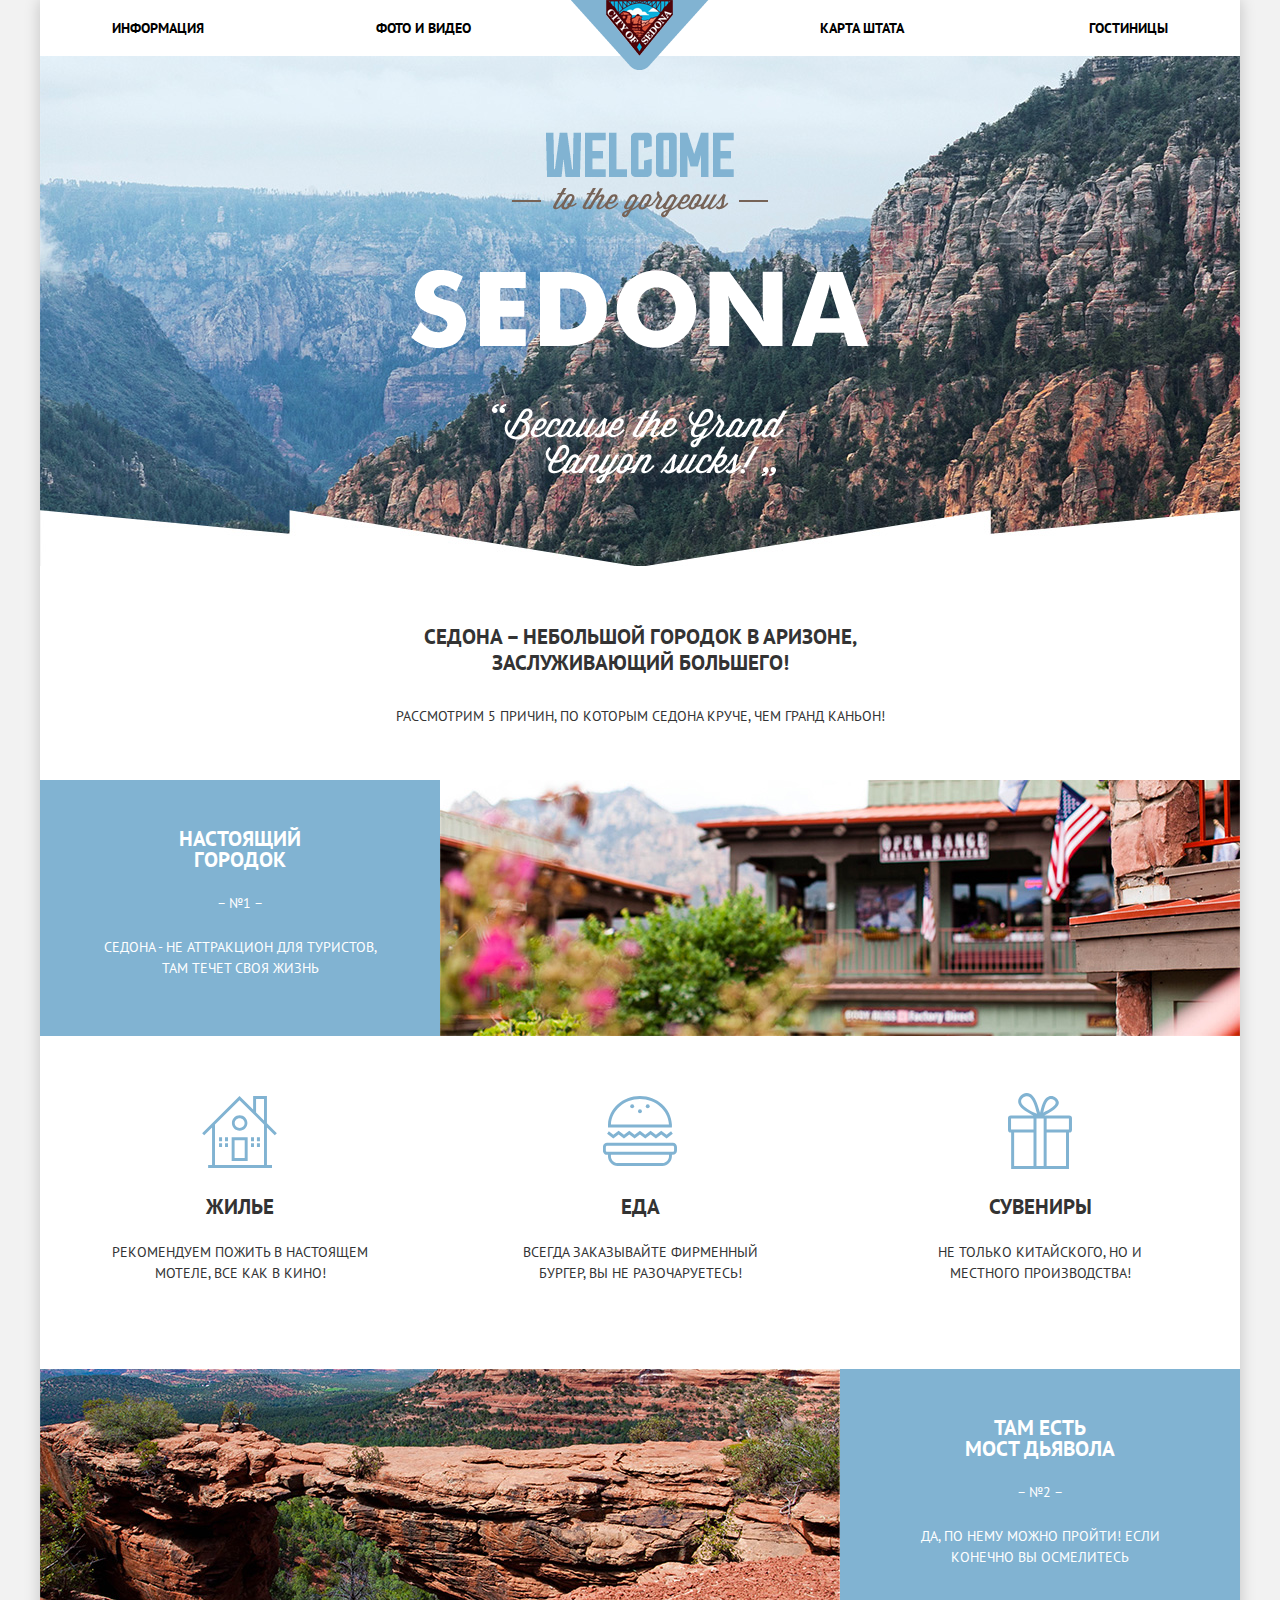
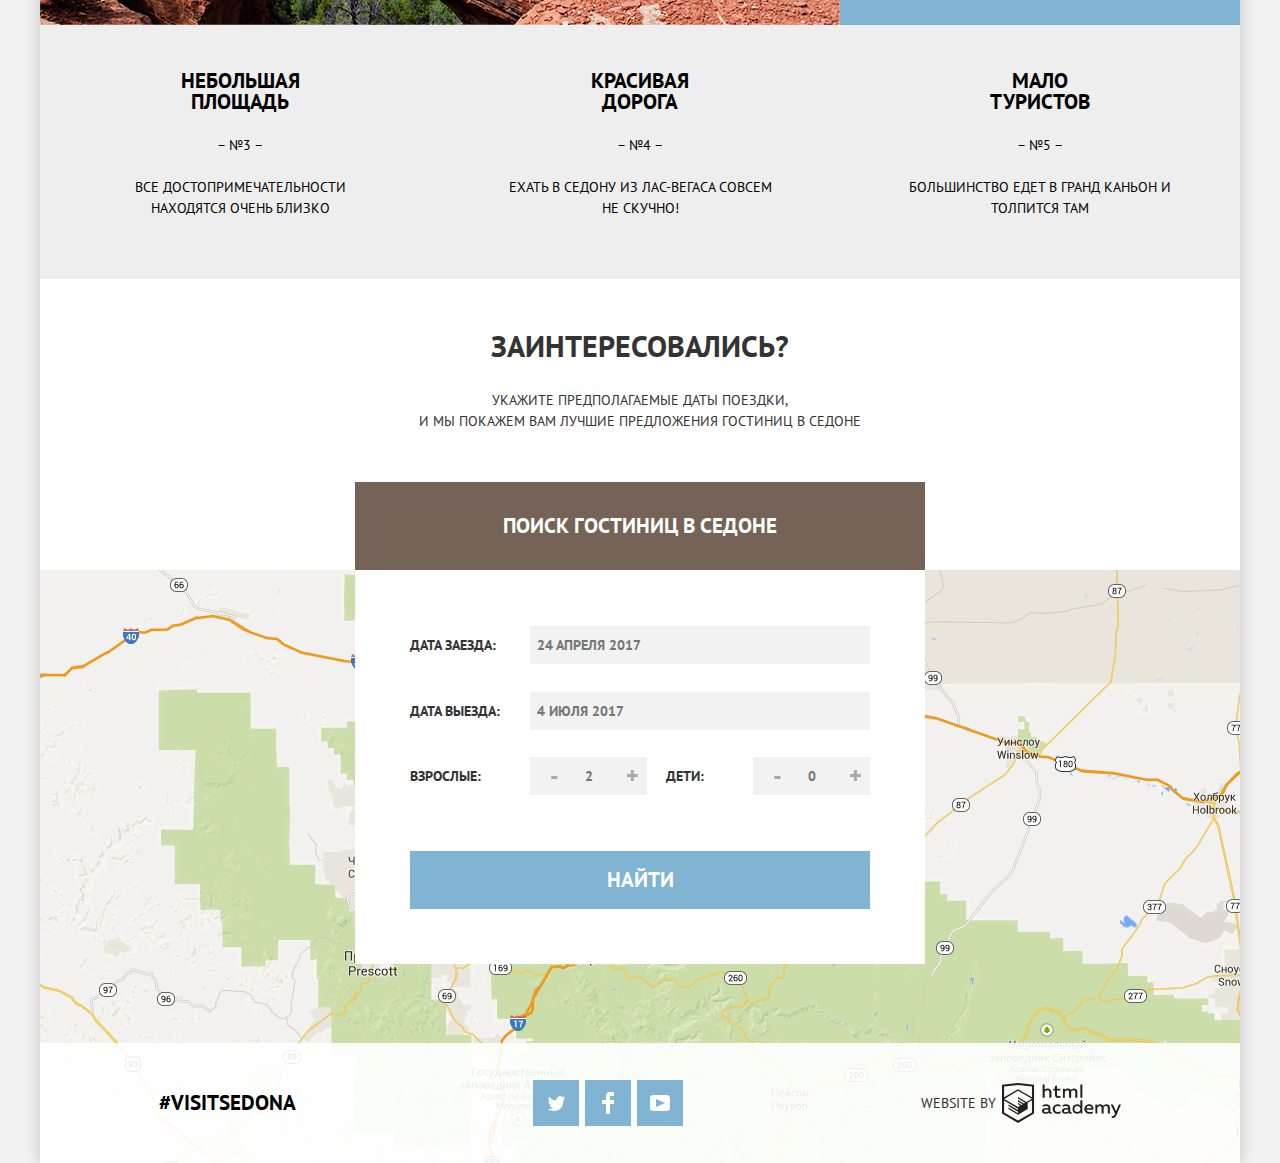
==== index.html @ 63dda331 "Выполнила стилизацию страниц." ====
<!DOCTYPE html>
<html lang="ru">
    <head>
        <meta charset="utf-8">
        <title>Добро пожаловать в Седону!</title>
        <link href="https://fonts.googleapis.com/css?family=PT+Sans:400,700&amp;subset=cyrillic" rel="stylesheet">
        <link href="css/normalize.css" rel="stylesheet">
        <link href="css/style.css" rel="stylesheet">
    </head>
    <body>
        <div class="container">
            <header class="main-header">
                <div class="section-container">
                    <nav class="main-navigation">
                        <span class="main-header-logo">
                            <a>
                                <img src="img/logo.png" width="138" height="70" alt="Логотип сайта-приглашения в город Седона">
                            </a>
                        </span>
                        <ul class="site-navigation">
                            <li class="site-navigation-link-left">
                                <a href="info.html">Информация</a>
                            </li>
                            <li class="site-navigation-link-left">
                                <a href="media.html">Фото и видео</a>
                            </li>
                            <li class="site-navigation-link-right">
                                <a href="map.html">Карта штата</a>
                            </li>
                            <li class="site-navigation-link-right">
                                <a href="hotels.html">Гостиницы</a>
                            </li>
                        </ul>
                    </nav>
                </div>
            </header>
            <main>
                <h1 class="visually-hidden">Приглашение в Седону</h1>
                <section class="greeting">
                    <h2 class="visually-hidden">Добро пожаловать в Седону</h2>
                    <img src="img/greeting.png" width="458" height="352" alt="Welcome to the gorgeous Sedona!">
                </section>
                <section class="advantages-title">
                    <h2>Седона &ndash; небольшой городок в Аризоне,<br> заслуживающий большего!</h2>
                    <p>Рассмотрим 5 причин, по которым Седона круче, чем Гранд Каньон!</p>
                </section>
                <section class="advantages">
                    <div class="advantage-with-image">
                        <h2>Настоящий<br> городок</h2>
                        <p>&ndash; №1 &ndash;</p>
                        <p>Седона - не аттракцион для туристов, там течет своя жизнь</p>
                    </div>
                    <div class="advantage-image">
                        <img src="img/real-town.jpg" width="800" height="256" alt="Вид города Седоны">
                    </div>
                    <div class="minor-advantage hotels-advantage">
                        <h2>Жилье</h2>
                        <p>Рекомендуем пожить в настоящем мотеле, все как в кино!</p>
                    </div>
                    <div class="minor-advantage food-advantage">
                        <h2>Еда</h2>
                        <p>Всегда заказывайте фирменный бургер, вы не разочаруетесь!</p>
                    </div>
                    <div class="minor-advantage souvenirs-advantage">
                        <h2>Сувениры</h2>
                        <p>Не только китайского, но и местного производства!</p>
                    </div>
                    <div class="advantage-image">
                        <img src="img/devil-bridge.jpg" width="800" height="256" alt="Вид на мост дьявола">
                    </div>
                    <div class="advantage-with-image">
                        <h2>Там есть<br> мост дьявола</h2>
                        <p>&ndash; №2 &ndash;</p>
                        <p>Да, по нему можно пройти! Если конечно вы осмелитесь</p>
                    </div>
                    <div class="other-advantage">
                        <h2>Небольшая площадь</h2>
                        <p>&ndash; №3 &ndash;</p>
                        <p>Все достопримечательности находятся очень близко</p>
                    </div>
                    <div class="other-advantage">
                        <h2>Красивая дорога</h2>
                        <p>&ndash; №4 &ndash;</p>
                        <p>Ехать в Седону из Лас-Вегаса совсем не скучно!</p>
                    </div>
                    <div class="other-advantage">
                        <h2>Мало туристов</h2>
                        <p>&ndash; №5 &ndash;</p>
                        <p>Большинство едет в Гранд Каньон и толпится там</p>
                    </div>
                </section>
                <section class="hotels-booking">
                    <h2>Заинтересовались?</h2>
                    <p>Укажите предполагаемые даты поездки,<br> и мы покажем вам лучшие предложения гостиниц в Седоне</p>
                    <input type="button" name="hotels-search" id="hotels-search-field" value="Поиск гостиниц в Седоне">
                    <div class="hotels-booking-wrapper">
                        <h2 class="visually-hidden">Форма поиска гостиницы В Седоне</h2>
                        <form class="hotels-booking-form" method="get" action="https://echo.htmlacademy.ru">
                            <label class="date">
                                <span>Дата заезда:</span>
                                <span class="date-wrapper">
                                    <input class="date-input" type="text" name="arrival-date" placeholder="24 апреля 2017">
                                    <a class="open-calendar" href="#">
                                        <svg xmlns="http://www.w3.org/2000/svg" width="21" height="22" viewBox="0 0 21 22">
                                            <path d="M19.251 2.025h-2.845V.648c0-.381-.294-.689-.656-.689-.363 0-.656.308-.656.689v1.377h-3.938V.648c0-.381-.294-.689-.655-.689-.363 0-.657.308-.657.689v1.377H5.906V.648c0-.381-.294-.689-.656-.689-.363 0-.657.308-.657.689v1.377H1.75C.784 2.025 0 2.847 0 3.862v16.302C0 21.179.784 22 1.75 22h17.501c.966 0 1.749-.821 1.749-1.836V3.862c0-1.015-.783-1.837-1.749-1.837zm.437 18.139a.448.448 0 0 1-.437.459H1.75a.45.45 0 0 1-.438-.459V3.862a.45.45 0 0 1 .438-.459h2.844v1.378c0 .381.294.689.657.689.362 0 .656-.308.656-.689V3.403h3.938v1.378c0 .381.294.689.657.689.361 0 .655-.308.655-.689V3.403h3.938v1.378c0 .381.293.689.656.689.362 0 .656-.308.656-.689V3.403h2.845c.241 0 .437.206.437.459v16.302z"/>
                                            <path d="M4.594 8.225h2.625v2.066H4.594zM4.594 11.668h2.625v2.067H4.594zM4.594 15.112h2.625v2.066H4.594zM9.188 15.112h2.625v2.066H9.188zM9.188 11.668h2.625v2.067H9.188zM9.188 8.225h2.625v2.066H9.188zM13.781 15.112h2.625v2.066h-2.625zM13.781 11.668h2.625v2.067h-2.625zM13.781 8.225h2.625v2.066h-2.625z"/>
                                        </svg>
                                    </a>
                                </span>
                            </label>
                            <label class="date">
                                <span>Дата выезда:</span>
                                <span class="date-wrapper">
                                    <input type="text" name="departure-date" placeholder="4 июля 2017">
                                    <a class="open-calendar" href="#">
                                        <svg xmlns="http://www.w3.org/2000/svg" width="21" height="22" viewBox="0 0 21 22">
                                            <path d="M19.251 2.025h-2.845V.648c0-.381-.294-.689-.656-.689-.363 0-.656.308-.656.689v1.377h-3.938V.648c0-.381-.294-.689-.655-.689-.363 0-.657.308-.657.689v1.377H5.906V.648c0-.381-.294-.689-.656-.689-.363 0-.657.308-.657.689v1.377H1.75C.784 2.025 0 2.847 0 3.862v16.302C0 21.179.784 22 1.75 22h17.501c.966 0 1.749-.821 1.749-1.836V3.862c0-1.015-.783-1.837-1.749-1.837zm.437 18.139a.448.448 0 0 1-.437.459H1.75a.45.45 0 0 1-.438-.459V3.862a.45.45 0 0 1 .438-.459h2.844v1.378c0 .381.294.689.657.689.362 0 .656-.308.656-.689V3.403h3.938v1.378c0 .381.294.689.657.689.361 0 .655-.308.655-.689V3.403h3.938v1.378c0 .381.293.689.656.689.362 0 .656-.308.656-.689V3.403h2.845c.241 0 .437.206.437.459v16.302z"/>
                                            <path d="M4.594 8.225h2.625v2.066H4.594zM4.594 11.668h2.625v2.067H4.594zM4.594 15.112h2.625v2.066H4.594zM9.188 15.112h2.625v2.066H9.188zM9.188 11.668h2.625v2.067H9.188zM9.188 8.225h2.625v2.066H9.188zM13.781 15.112h2.625v2.066h-2.625zM13.781 11.668h2.625v2.067h-2.625zM13.781 8.225h2.625v2.066h-2.625z"/>
                                        </svg>
                                    </a>
                                </span>
                            </label>
                            <span class="quantity">
                                <span class="quantity-wrapper">
                                    <label for="adults">Взрослые:</label>
                                    <input class="quantity-button" type="button" name="minus-button" value="-">
                                    <input class="quantity-field" type="text" name="adults-number" id="adults" placeholder="2">
                                    <input class="quantity-button" type="button" name="plus-button" value="+">
                                </span>
                                <span class="quantity-wrapper">
                                    <label for="children">Дети:</label>
                                    <input class="quantity-button" type="button" name="minus-button" value="-">
                                    <input class="quantity-field" type="text" name="children-number" id="children" placeholder="0">
                                    <input class="quantity-button" type="button" name="plus-button" value="+">
                                </span>
                            </span>
                            <button class="button" type="submit">Найти</button>
                        </form>
                    </div>
                </section>
                <section class="map">
                    <h2 class="visually-hidden">Карта штата</h2>
                    <iframe src="https://www.google.com/maps/embed?pb=!1m18!1m12!1m3!1d608747.5987288225!2d-111.57700333306704!3d35.0279195748762!2m3!1f0!2f0!3f0!3m2!1i1024!2i768!4f13.1!3m3!1m2!1s0x872da132f942b00d%3A0x5548c523fa6c8efd!2z0KHQtdC00L7QvdCwLCDQkNGA0LjQt9C-0L3QsCA4NjMzNiwg0KHQqNCQ!5e0!3m2!1sru!2sru!4v1504457469025" width="auto" height="auto" frameborder="0" style="border:0" allowfullscreen></iframe>
                </section>
            </main>
            <footer class="main-footer index-footer">
                <p class="footer-hashtag">#visitsedona</p>
                <ul class="footer-social">
                    <li>
                        <a href="#" class="social-button">
                            <span class="visually-hidden">Twitter</span>
                            <svg xmlns="http://www.w3.org/2000/svg" xmlns:xlink="http://www.w3.org/1999/xlink" width="17" height="15" viewBox="0 0 17 15">
                                <path fill="#FFF" d="M10.95.144c1.685-.496 2.984.27 3.577 1.179.673-.231 1.331-.481 2.011-.708a2.345 2.345 0 0 1-.857 1.768c.685.17 1.304-.491 1.304-.491-.169 1-1.006 1.788-1.563 2.024-.231 6.75-3.175 11.217-10.077 11.082h-.446c-.41 0-4.164-.46-4.898-1.887 2.271.196 3.893-.422 4.693-1.177-.96-.3-2.679-.477-2.979-2.95.349.106.564.228 1.19.119C1.705 8.247.374 7.53.448 5.33c.285.328 1.067.536 1.34.472C1.085 5.561-.182 2.442.894.85c1.818 1.854 3.735 3.606 7.152 3.773C8.254 2.33 9.183.793 10.95.144z"/>
                            </svg>
                        </a>
                    </li>
                    <li>
                        <a href="#" class="social-button">
                            <span class="visually-hidden">Facebook</span>
                            <svg xmlns="http://www.w3.org/2000/svg" width="12" height="22" viewBox="0 0 12 22">
                                <path fill="#FFF" d="M12 4V0H8a4 4 0 0 0-4 4v4H0v4h4v10h4V12h4V8H8V4h4z"/>
                            </svg>
                        </a>
                    </li>
                    <li>
                        <a href="#" class="social-button">
                            <span class="visually-hidden">Youtube</span>
                            <svg xmlns="http://www.w3.org/2000/svg" xmlns:xlink="http://www.w3.org/1999/xlink" width="20" height="16" viewBox="0 0 20 16">
                                <path fill="#FFF" d="M17 0H3C1.35 0 0 1.35 0 3v10c0 1.65 1.35 3 3 3h14c1.65 0 3-1.35 3-3V3c0-1.65-1.35-3-3-3zM6.027 11.998V4.002L15.014 8l-8.987 3.998z"/>
                            </svg>
                        </a>
                    </li>
                </ul>
                <p class="footer-copyright">
                    <span>Website by</span>
                    <a href="https://htmlacademy.ru/intensive/htmlcss">
                    <img src="img/logo-htmlacademy.svg" width="119" height="43" alt="HTML Academy">
                    </a>
                </p>
            </footer>
        </div>
    </body>
</html>
---- css/style.css ----
body {
  margin: 0;
  padding: 0;

  font-family: "PT Sans", Arial, sans-serif;
  font-size: 14px;
  line-height: 21px;
  font-weight: 400;
  color: #333333;
  text-transform: uppercase;

  background-color: #f2f2f2;
}

a {
  text-decoration: none;
}

img {
  max-width: 100%;
  height: auto;
}

.btn-transparent {
  display: inline-block;
  padding: 6px 35px;
  margin-left: 90px;

  font-family: "PT Sans", Arial, sans-serif;
  font-size: 14px;
  line-height: 21px;
  font-weight: 400;
  text-align: center;
  color: #ffffff;
  text-transform: uppercase;

  background-color: transparent;
  border: 2px solid #ffffff;
  border-radius: 2px;
}

.btn-transparent:hover,
.btn-transparent:focus {
  color: #000000;

  background-color: #ffffff;
}

.btn-transparent:focus {
  outline: ;
}

.visually-hidden:not(:focus):not(:active),
input[type="checkbox"].visually-hidden,
input[type="radio"].visually-hidden {
  position: absolute;

  width: 1px;
  height: 1px;
  margin: -1px;
  border: 0;
  padding: 0;

  white-space: nowrap;

  clip-path: inset(100%);
  clip: rect(0 0 0 0);
  overflow: hidden;
}

.container {
  position: relative;
  width: 1200px;
  margin: 0 auto;

  background-color: #ffffff;
  box-shadow: 0px 0px 15px 0 rgba(0, 0, 0, 0.2);
}

.section-container {
  padding: 0 72px;
}

.main-navigation {
  position: relative;

  font-size: 14px;
  line-height: 26px;
  font-weight: 700;
}

.site-navigation {
  position: relative;
  display: flex;
  flex-wrap: wrap;
  margin: 0;
  padding: 0;

  list-style: none;
}
.site-navigation li {
  display: block;
  width: 264px;
  margin: 15px 0;
}

.site-navigation a {
  color: #000000;
}

.site-navigation-link-left {
  text-align: left;
}

.site-navigation-link-right {
  text-align: right;
}

.site-navigation a:hover,
.site-navigation a:focus {
  color: #81b3d2;
}

.site-navigation a:active {
  color: rgba(0, 0, 0, 0.3);
}
.site-navigation-current-link a,
.site-navigation-current-link a:hover,
.site-navigation-current-link a:focus,
.site-navigation-current-link a:active {
  color: #766357;
}

.main-header-logo {
  position: absolute;
  top: 0;
  left: 50%;
  width: 138px;
  height: 70px;
  margin-left: -69px;
  padding: 0;
  z-index: 1;
}

.greeting {
  min-height: 510px;
  margin-bottom: 58px;

  text-align: center;

  background-image: url("../img/header-image.jpg");
  background-position: center center;
  background-repeat: no-repeat;
}

.greeting img {
  margin-top: 76px;
}

.advantages-title {
  margin-bottom: 53px;

  text-align: center;
}

.advantages-title h2 {
  margin: 0;
  margin-bottom: 30px;

  font-size: 21px;
  line-height: 26px;
  font-weight: 700;
}

.advantages {
  display: flex;
  flex-wrap: wrap;
}

.advantages h2 {
  font-size: 21px;
  line-height: 21px;
  text-align: center;
  font-weight: 700;
}

.advantages p {
  font-size: 14px;
  line-height: 21px;
  text-align: center;
}

.advantage-with-image {
  width: 280px;
  padding: 48px 60px 34px 60px;

  color: #ffffff;

  background-color: #81b3d2;
}

.advantage-with-image h2 {
  margin: 0;
  margin-bottom: 23px;
}

.advantage-with-image p {
  margin: 0;
  margin-bottom: 23px;
}

.advantage-image {
  width: 800px;
}

.advantage-image img {
  display: block;
}

.minor-advantage {
  position: relative;

  width: 260px;
  padding: 160px 70px 85px;
}

.minor-advantage h2 {
  margin: 0;
  margin-bottom: 25px;
}

.minor-advantage p {
  margin: 0;
}

.hotels-advantage::before {
  content: "";

  position: absolute;
  top: 60px;
  left: 50%;
  width: 75px;
  height: 72px;
  margin-left: -38px;

  background-image: url(../img/icon-1.svg);
  background-position: top center;
  background-repeat: no-repeat;
}

.food-advantage::before {
  content: "";

  position: absolute;
  top: 60px;
  left: 50%;
  width: 74px;
  height: 70px;
  margin-left: -37px;

  background-image: url(../img/icon-3.svg);
  background-position: top center;
  background-repeat: no-repeat;
}

.souvenirs-advantage::before {
  content: "";

  position: absolute;
  top: 57px;
  left: 50%;
  width: 64px;
  height: 76px;
  margin-left: -32px;

  background-image: url(../img/icon-2.svg);
  background-position: top center;
  background-repeat: no-repeat;
}

.other-advantage {
  width: 270px;
  padding: 45px 65px 39px;

  color: #000000;

  background-color: #eeeeee;
}

.other-advantage h2 {
  margin: 0;
  margin-bottom: 23px;
  padding: 0 70px;
}

.other-advantage p {
  margin: 0;
  margin-bottom: 21px;
}

.hotels-booking {
  position: relative;
  padding-top: 49px;

  text-align: center;
}

.hotels-booking h2 {
  margin: 0;
  margin-bottom: 26px;

  font-size: 30px;
  line-height: 36px;
  font-weight: 700;
}

.hotels-booking p {
  margin: 0;
  margin-bottom: 50px;
}

.hotels-booking > input {
  padding: 31px 148px;

  font-family: "PT Sans", Arial, sans-serif;
  font-size: 21px;
  line-height: 26px;
  font-weight: 700;
  text-align: center;
  color: #ffffff;
  text-transform: uppercase;

  background-color: #766357;
  border: none;
}

.hotels-booking > input:hover,
.hotels-booking > input:focus {
  background-color: #604e43;
}

.hotels-booking > input:active {
  color: rgba(255, 255, 255, 0.3);

  background-color: #503e33;
}

.hotels-booking-wrapper {
  position: absolute;
  left: 50%;
  width: 460px;
  margin-left: -285px;
  padding: 55px;

  line-height: 26px;
  font-weight: 700;
  text-align: left;
  background-color: #ffffff;
}

.hotels-booking-form label {
  display: flex;
  flex-wrap: wrap;
  justify-content: space-between;
  align-items: center;
}

.hotels-booking-form .date {
  margin-bottom: 26px;
}

.hotels-booking .date-wrapper {
  box-sizing: border-box;
  display: inline-block;
  width: 340px;
  height: 38px;

  background-color: #f2f2f2;
}

.open-calendar {
  float: right;
  box-sizing: border-box;
  padding: 6px 5px 6px;
  border: 2px solid #f2f2f2;
  border-left: none;
}

.open-calendar svg {
  display: block;
}

.date-wrapper path {
  fill: #f2f2f2;
}

.date-wrapper:hover .open-calendar {
  border: 2px solid #ebebeb;
  border-left: none;
}

.date-wrapper:hover path {
  fill: #000000;
}

.open-calendar:active path {
  fill: #81b3d2;
}

.hotels-booking-form input[type="text"] {
  box-sizing: border-box;
  height: 38px;
  padding: 7px;

  font-family: "PT Sans", Arial, sans-serif;
  font-size: 14px;
  line-height: 28px;
  font-weight: 700;
  color: #000000;
  text-transform: uppercase;

  background-color: #f2f2f2;
  border: none;
}

.date span:first-child {
  display: block;
  padding: 7px 0;
}

.date input[type="text"] {
  width: 307px;

  text-align: left;
}

.date-wrapper:hover {
  background-color: #ebebeb;
}

.date-wrapper:hover input[type="text"] {
  background-color: #ebebeb;
}

.date-wrapper input[type="text"]:focus {
  box-sizing: border-box;
  background-color: #ffffff;
  border: 2px solid #e5e5e5;
  border-right: none;
  outline: none;
}

input[type="text"]:focus + .open-calendar {
  box-sizing: border-box;
  padding: 6px 5px 6px;

  background-color: #ffffff;
  border: 2px solid #e5e5e5;
  border-left: none;
}

.quantity {
  display: flex;
  justify-content: space-between;
  margin-bottom: 56px;
}

.quantity-wrapper {
  display: flex;
  justify-content: space-between;
  align-items: center;
}

.quantity-wrapper label {
  margin-right: 49px;
}

.quantity-field{
  width: 39px;

  text-align: center;
}

.quantity-button {
  display: flex;
  align-items: center;
  box-sizing: border-box;
  width: 39px;
  height: 38px;
  padding-left: 15px;

  font-family: "PT Sans", Arial, sans-serif;
  font-size: 24px;
  font-weight: 700;
  text-align: center;
  color: #a9a9a9;

  background-color: #f2f2f2;
  border: none;
}

.quantity-button:hover,
.quantity-button:focus {
  color: #000000;
}

.quantity-button:active {
  color: #81b3d2;
}

.hotels-booking-form button[type="submit"] {
  display: block;
  width: 100%;
  padding: 16px 10px;
  margin-top: 10px;

  font-family: "PT Sans", Arial, sans-serif;
  font-size: 21px;
  line-height: 26px;
  font-weight: 700;
  text-align: center;
  color: #ffffff;
  text-transform: uppercase;

  background-color: #81b3d2;
  border: none;
}

.hotels-booking-form button[type="submit"]:hover,
.hotels-booking-form button[type="submit"]:focus {
  background-color: #669ec0;
}

.hotels-booking-form button[type="submit"]:active {
  color: rgba(255, 255, 255, 0.3);

  background-color: #5496bd;
}

.map {
  height: 593px;

  background-image: url("../img/map.jpg");
  background-position: center center;
  background-repeat: no-repeat;
}

.filters {
  color: #ffffff;

  background-color: #81b3d2;
  background-image: url("../img/hotels-bg.jpg");
  background-position: center center;
  background-repeat: no-repeat;
  background-size: cover;
}

.filters form {
  display: flex;
  padding-top: 25px;
  padding-bottom: 6px;
}

.filters fieldset {
  padding: 0;

  border: none;
}

.filters .checkboxes {
  width: 180px;
  margin: 0;
  margin-right: 75px;
}

.filters .price-submit {
  width: 314px;
  margin-left: auto;
}

.filters legend {
  margin-bottom: 27px;

  font-size: 16px;
  line-height: 21px;
  font-weight: 700;
}

.filters ul {
  padding: 0;
  margin: 0;

  list-style: none;
}

.filter-option label {
  position: relative;
  display: block;
  padding-left: 41px;
  margin-bottom: 25px;
}

.filter-input-checkbox + label::before {
  content: "";

  position: absolute;
  top: -1px;
  left: 1px;
  width: 23px;
  height: 23px;
  background-image: url(../img/checkbox-off.svg);
  background-repeat: no-repeat;
  background-position: center center;
}

.filter-input-checkbox:checked + label::before {
  content: "";

  position: absolute;
  top: -1px;
  left: 1px;
  width: 27px;
  height: 23px;
  background-image: url(../img/checkbox-on.svg);
  background-repeat: no-repeat;
  background-position: center center;
}

.filter-input:disabled + label {
  color: rgba(255, 255, 255, 0.3);
}

.filter-input:disabled + label::before {
  background-image: url(../img/checkbox-off-disabled.svg);
}

.filter-input:checked:disabled + label::before {
  background-image: url(../img/checkbox-on-disabled.svg);
}

.filter-range {
  width: 315px;
  margin: 0;
}

.filter-range legend {
  margin-bottom: 9px;
}

.price-controls {
  position: relative;
  height: 33px;
  margin-bottom: 20px;

  border: 2px solid #ffffff;
  border-radius: 2px;
}

.price-controls::after {
  content: "";
  position: absolute;
  top: 50%;
  left: 50%;
  width: 2px;
  height: 22px;

  background: #ffffff;
  transform: translate(-50%, -50%);
}

.price-controls label {
  display: inline-block;

  font-size: 14px;
  line-height: 32px;
  vertical-align: top;

  cursor: pointer;
}

.price-controls .min-price {
  margin-right: -2px;
}

.price-controls .min-price,
.price-controls .max-price {
  width: 90px;
  padding-left: 60px;
}

.price-controls input {
  width: 50px;
  margin: 0;

  color: inherit;
  font: inherit;

  background: none;
  border: none;
}

.range-controls {
  position: relative;

  margin-bottom: 32px;
}

.range-controls .scale {
  height: 2px;

  background: rgba(255, 255, 255, 0.3);
}

.range-controls .bar {
  width: 80%;
  height: 2px;

  background: #ffffff;
}

.range-toggle {
  position: absolute;
  top: -9px;
  width: 20px;
  height: 23px;

  background-image: url(../img/filter-button.svg);
  background-repeat: no-repeat;
  background-position: center center;
  background-color: transparent;

  cursor: pointer;
}

.range-toggle-min {
  left: 0;
}

.range-toggle-max {
  left: 80%;
}

.hotels-sorting {
  padding: 29px 0;
}

.hotels-sorting .section-container {
  display: flex;
  align-items: center;
}

.hotels-sorting h2 {
  margin: 0;
  margin-right: 49px;
  font-size: 21px;
  line-height: 28px;
  font-weight: 700;
  color: #000000;
}

.hotels-sorting .sorting-title {
  margin: 0;
  margin-right: 40px;

  font-size: 12px;
  line-height: 13px;
  color: #000000;
}

.hotels-sorting ul {
  display: flex;
  padding: 0;
  margin: 0;

  list-style: none;
}

.sorting-item {
  display: block;
  margin-right: 33px;
}

.hotels-sorting a {
  font-size: 12px;
  line-height: 18px;
  color: rgba(0, 0, 0, 0.3);
  text-decoration: none;
  border-bottom: 1px dotted #81b3d2;
}

.hotels-sorting a:hover,
.hotels-sorting a:focus {
  color: #81b3d2;
}

.hotels-sorting a:active {
  color: #000000;
  border-bottom: none;
}

.current-sorting-item a {
  color: #81b3d2;
  border-bottom: none;
}

.current-sorting-item a:active {
  color: #81b3d2;
}

.sorting-buttons {
  margin-left: auto;
}

.hotels-sorting button {
  background-color: transparent;
  border: none;
}

.sorting-button {
  width: 11px;
  height: 10px;

  background-image: url(../img/icon-dir.svg);
  background-repeat: no-repeat;
  background-position: center center;
}

.sorting-button-down {
  margin-right: 5px;

  transform: rotate(180deg);
}

.sorting-button:hover {
  background-image: url(../img/icon-dir-hover.svg);
}

.sorting-button:active {
  background-image: url(../img/icon-dir-active.svg);
  outline: none;
}

.sorting-button-active {
  background-image: url(../img/icon-dir-active.svg);
}

.hotels-list ul {
  padding: 0;
  margin: 0;

  list-style: none;
}

.hotels-list li {
  border-top: 1px solid #e5e5e5;
}

.hotels-list li:last-child {
  border-bottom: 1px solid #e5e5e5;
}

.hotels-list .section-container {
  display: flex;
}

.hotel-image {
  margin: 30px 32px 24px 0;
}

.hotel-description {
  margin-top: 26px;
}

.hotel-description p {
  margin: 0;
}

.hotel-description .hotel-name {
  display: block;
  margin-bottom: 6px;

  font-size: 21px;
  line-height: 26px;
  font-weight: 700;
  color: #000000;
}

.hotel-description .hotel-name:hover,
.hotel-description .hotel-name:focus {
  color: #81b3d2;
}

.hotel-description .hotel-name:active {
  color: rgba(0, 0, 0, 0.3);
}

.hotel-description-wrapper {
  display: flex;
}

.hotel-description-wrapper > div:first-child {
  margin-right: 5px;
}

.hotel-description-wrapper p:first-child {
  margin-bottom: 17px;
}


.hotel-description .read-more-link {
  padding: 4px 17px;

  color: #ffffff;
  font-weight: 700;

  background-color: #81b3d2;
}

.hotel-description .read-more-link:hover,
.hotel-description .read-more-link:focus {
  background-color: #669ec0;
}

.hotel-description .read-more-link:active {
  color: rgba(255, 255, 255, 0.3);

  background-color: #5496bd;
}

.hotel-description .booking-link {
  padding: 4px 17px;

  color: #ffffff;
  font-weight: 700;

  background-color: #766357;
}

.hotel-description .booking-link:hover,
.hotel-description .booking-link:focus {
  background-color: #604e43;
}

.hotel-description .booking-link:active {
  color: rgba(255, 255, 255, 0.3);

  background-color: #503e33;
}

.grade {
  display: flex;
  flex-direction: column;
  align-items: flex-end;
  padding-top: 30px;
  margin-left: auto;
}

.stars {
  display: block;
  height: 17px;
  margin-bottom: 46px;

  background-image: url(../img/star.svg);
  background-repeat: space;
}

.five-stars {
  width: 113px;
}

.four-stars {
  width: 89px;
}

.three-stars {
  width: 65px;
}

.two-stars {
  width: 41px;
}

.one-star {
  width: 18px;
}

.grade .rating {
  padding: 3px 12px;

  background-color: #f2f2f2;
}

.main-footer {
  display: flex;
  justify-content: space-around;
  padding: 37px 0;
}

.footer-hashtag {
  display: flex;
  align-items: center;
  margin: 0;

  font-size: 21px;
  line-height: 26px;
  font-weight: 700;
  color: #000000;
}

.footer-social {
  display: flex;
  flex-wrap: wrap;
  justify-content: space-between;
  width: 150px;
  padding: 0;
  margin: 0;

  list-style: none;
}

.social-button {
  display: flex;
  align-items: center;
  justify-content: center;
  width: 46px;
  height: 46px;

  background-color: #81b3d2;
}

.social-button:hover,
.social-button:focus {
  background-color: #669ec0;
}

.social-button:active {
  background-color: #5496bd;
}

.social-button:active svg {
  opacity: 0.3;
}

.footer-copyright {
  display: flex;
  align-items: center;
  margin: 0;
}

.footer-copyright span {
  margin-right: 6px;
}

.footer-copyright img {
  display: block;
}

.index-footer {
  position: absolute;
  bottom: 0;
  width: 1200px;

  background-color: rgba(255, 255, 255, 0.9);
}
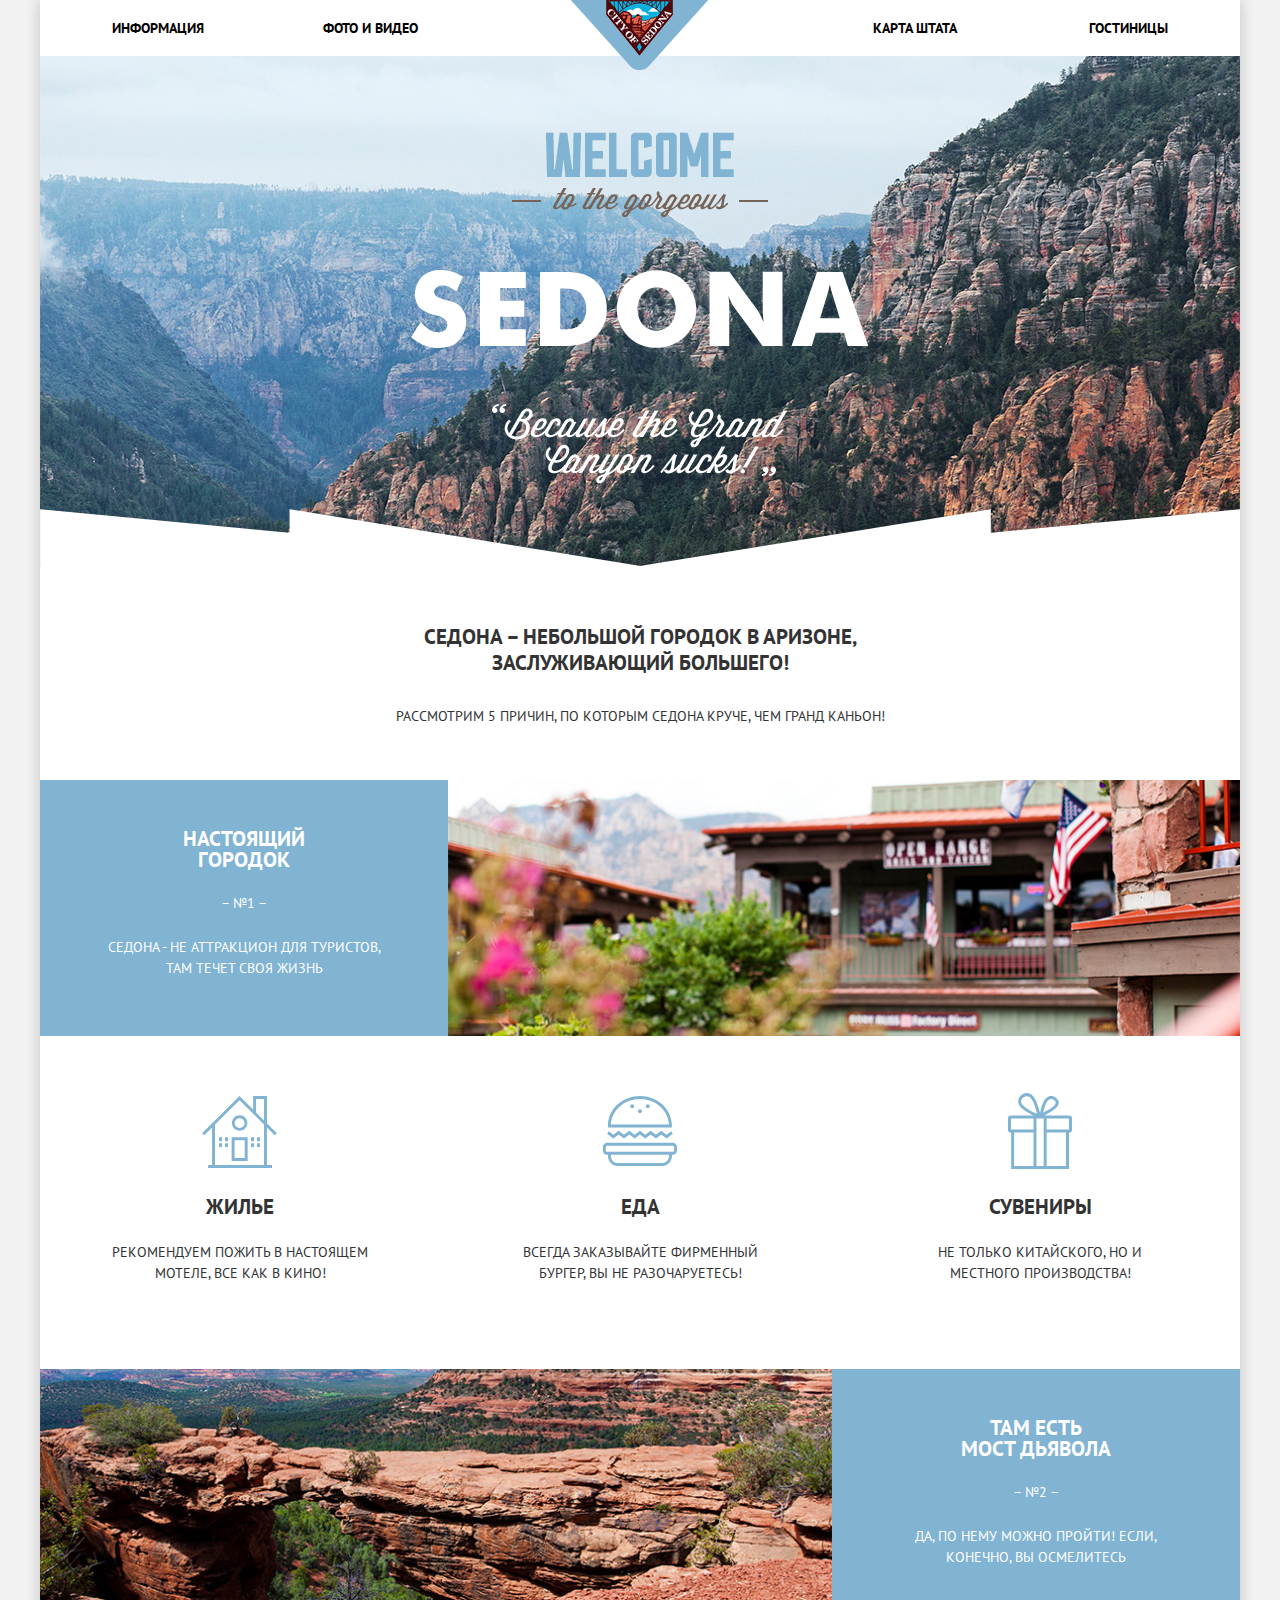
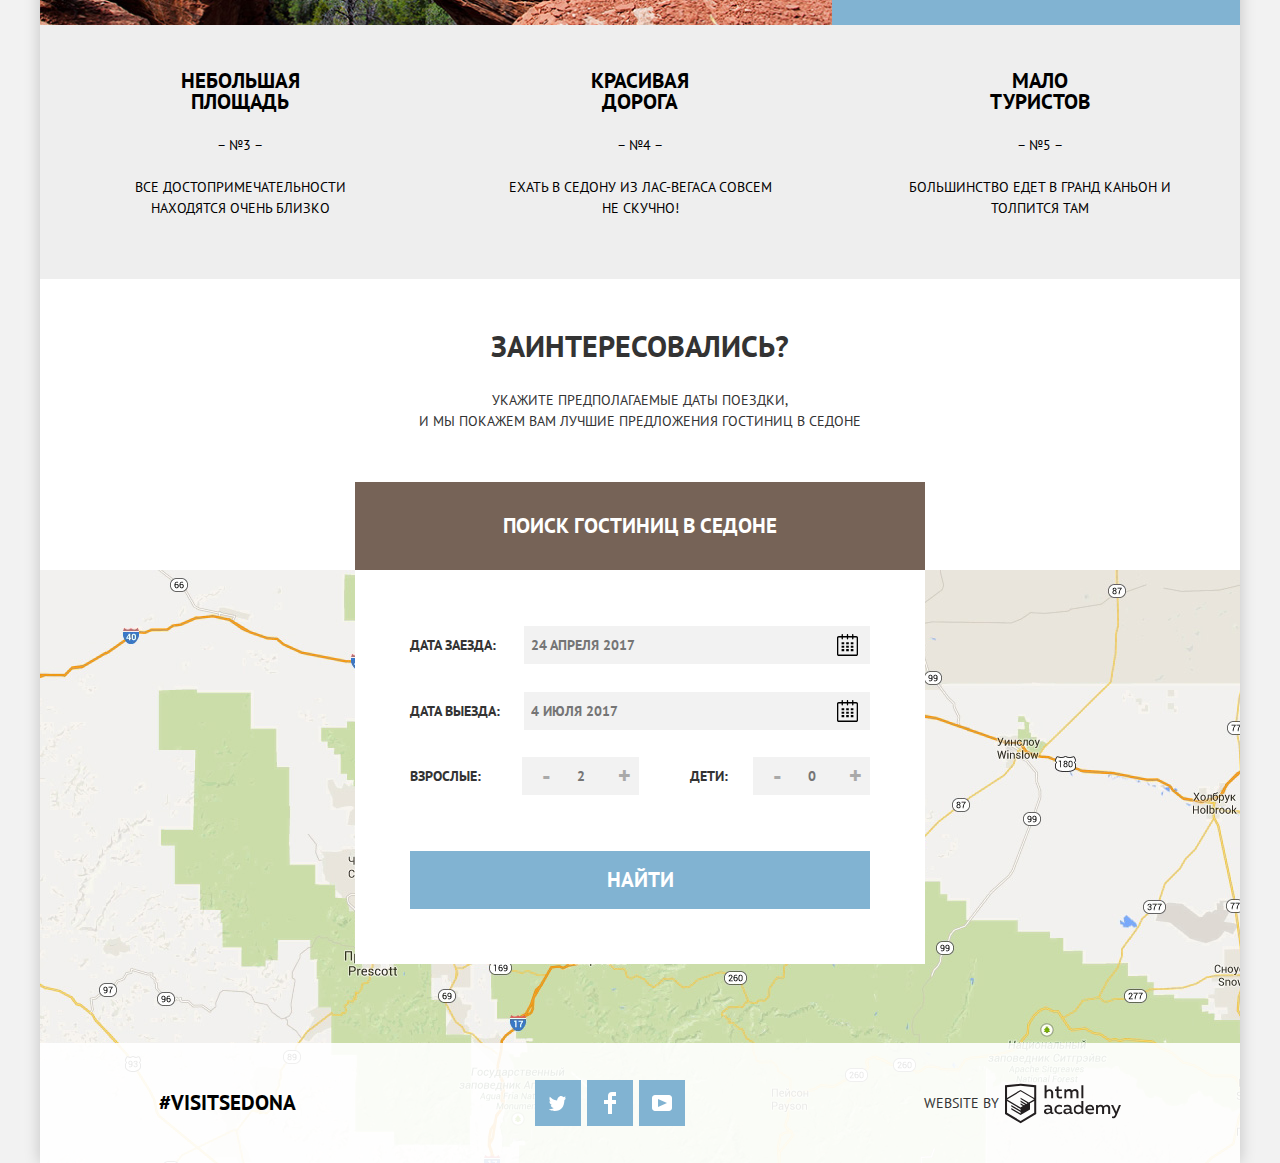
==== commit b6e7423f: "Подправила стилизацию страниц." ====
--- a/index.html
+++ b/index.html
@@ -13,9 +13,9 @@
                 <div class="section-container">
                     <nav class="main-navigation">
                         <span class="main-header-logo">
-                            <a>
-                                <img src="img/logo.png" width="138" height="70" alt="Логотип сайта-приглашения в город Седона">
-                            </a>
+                        <a>
+                        <img src="img/logo.png" width="138" height="70" alt="Логотип сайта-приглашения в город Седона">
+                        </a>
                         </span>
                         <ul class="site-navigation">
                             <li class="site-navigation-link-left">
@@ -46,12 +46,14 @@
                 </section>
                 <section class="advantages">
                     <div class="advantage-with-image">
-                        <h2>Настоящий<br> городок</h2>
-                        <p>&ndash; №1 &ndash;</p>
-                        <p>Седона - не аттракцион для туристов, там течет своя жизнь</p>
-                    </div>
-                    <div class="advantage-image">
-                        <img src="img/real-town.jpg" width="800" height="256" alt="Вид города Седоны">
+                        <div class="advantage-text">
+                            <h2>Настоящий<br> городок</h2>
+                            <p>&ndash; №1 &ndash;</p>
+                            <p>Седона - не аттракцион для туристов, там течет своя жизнь</p>
+                        </div>
+                        <div class="advantage-image">
+                            <img src="img/real-town.jpg" width="800" height="400" alt="Вид города Седоны">
+                        </div>
                     </div>
                     <div class="minor-advantage hotels-advantage">
                         <h2>Жилье</h2>
@@ -65,13 +67,15 @@
                         <h2>Сувениры</h2>
                         <p>Не только китайского, но и местного производства!</p>
                     </div>
-                    <div class="advantage-image">
-                        <img src="img/devil-bridge.jpg" width="800" height="256" alt="Вид на мост дьявола">
-                    </div>
-                    <div class="advantage-with-image">
-                        <h2>Там есть<br> мост дьявола</h2>
-                        <p>&ndash; №2 &ndash;</p>
-                        <p>Да, по нему можно пройти! Если конечно вы осмелитесь</p>
+                    <div class="advantage-with-image advantage-with-image-left">
+                        <div class="advantage-image">
+                            <img src="img/devil-bridge.jpg" width="800" height="400" alt="Вид города Седоны">
+                        </div>
+                        <div class="advantage-text">
+                            <h2>Там есть<br> мост дьявола</h2>
+                            <p>&ndash; №2 &ndash;</p>
+                            <p>Да, по нему можно пройти! Если, конечно, вы осмелитесь</p>
+                        </div>
                     </div>
                     <div class="other-advantage">
                         <h2>Небольшая площадь</h2>
@@ -96,44 +100,44 @@
                     <div class="hotels-booking-wrapper">
                         <h2 class="visually-hidden">Форма поиска гостиницы В Седоне</h2>
                         <form class="hotels-booking-form" method="get" action="https://echo.htmlacademy.ru">
-                            <label class="date">
-                                <span>Дата заезда:</span>
-                                <span class="date-wrapper">
-                                    <input class="date-input" type="text" name="arrival-date" placeholder="24 апреля 2017">
-                                    <a class="open-calendar" href="#">
-                                        <svg xmlns="http://www.w3.org/2000/svg" width="21" height="22" viewBox="0 0 21 22">
-                                            <path d="M19.251 2.025h-2.845V.648c0-.381-.294-.689-.656-.689-.363 0-.656.308-.656.689v1.377h-3.938V.648c0-.381-.294-.689-.655-.689-.363 0-.657.308-.657.689v1.377H5.906V.648c0-.381-.294-.689-.656-.689-.363 0-.657.308-.657.689v1.377H1.75C.784 2.025 0 2.847 0 3.862v16.302C0 21.179.784 22 1.75 22h17.501c.966 0 1.749-.821 1.749-1.836V3.862c0-1.015-.783-1.837-1.749-1.837zm.437 18.139a.448.448 0 0 1-.437.459H1.75a.45.45 0 0 1-.438-.459V3.862a.45.45 0 0 1 .438-.459h2.844v1.378c0 .381.294.689.657.689.362 0 .656-.308.656-.689V3.403h3.938v1.378c0 .381.294.689.657.689.361 0 .655-.308.655-.689V3.403h3.938v1.378c0 .381.293.689.656.689.362 0 .656-.308.656-.689V3.403h2.845c.241 0 .437.206.437.459v16.302z"/>
-                                            <path d="M4.594 8.225h2.625v2.066H4.594zM4.594 11.668h2.625v2.067H4.594zM4.594 15.112h2.625v2.066H4.594zM9.188 15.112h2.625v2.066H9.188zM9.188 11.668h2.625v2.067H9.188zM9.188 8.225h2.625v2.066H9.188zM13.781 15.112h2.625v2.066h-2.625zM13.781 11.668h2.625v2.067h-2.625zM13.781 8.225h2.625v2.066h-2.625z"/>
-                                        </svg>
-                                    </a>
-                                </span>
-                            </label>
-                            <label class="date">
-                                <span>Дата выезда:</span>
-                                <span class="date-wrapper">
-                                    <input type="text" name="departure-date" placeholder="4 июля 2017">
-                                    <a class="open-calendar" href="#">
-                                        <svg xmlns="http://www.w3.org/2000/svg" width="21" height="22" viewBox="0 0 21 22">
-                                            <path d="M19.251 2.025h-2.845V.648c0-.381-.294-.689-.656-.689-.363 0-.656.308-.656.689v1.377h-3.938V.648c0-.381-.294-.689-.655-.689-.363 0-.657.308-.657.689v1.377H5.906V.648c0-.381-.294-.689-.656-.689-.363 0-.657.308-.657.689v1.377H1.75C.784 2.025 0 2.847 0 3.862v16.302C0 21.179.784 22 1.75 22h17.501c.966 0 1.749-.821 1.749-1.836V3.862c0-1.015-.783-1.837-1.749-1.837zm.437 18.139a.448.448 0 0 1-.437.459H1.75a.45.45 0 0 1-.438-.459V3.862a.45.45 0 0 1 .438-.459h2.844v1.378c0 .381.294.689.657.689.362 0 .656-.308.656-.689V3.403h3.938v1.378c0 .381.294.689.657.689.361 0 .655-.308.655-.689V3.403h3.938v1.378c0 .381.293.689.656.689.362 0 .656-.308.656-.689V3.403h2.845c.241 0 .437.206.437.459v16.302z"/>
-                                            <path d="M4.594 8.225h2.625v2.066H4.594zM4.594 11.668h2.625v2.067H4.594zM4.594 15.112h2.625v2.066H4.594zM9.188 15.112h2.625v2.066H9.188zM9.188 11.668h2.625v2.067H9.188zM9.188 8.225h2.625v2.066H9.188zM13.781 15.112h2.625v2.066h-2.625zM13.781 11.668h2.625v2.067h-2.625zM13.781 8.225h2.625v2.066h-2.625z"/>
-                                        </svg>
-                                    </a>
-                                </span>
-                            </label>
-                            <span class="quantity">
-                                <span class="quantity-wrapper">
+                            <div class="date">
+                                <label for="arrival">Дата заезда:</label>
+                                <input class="date-input" type="text" name="arrival-date" id="arrival" placeholder="24 апреля 2017">
+                                <a class="open-calendar" href="#">
+                                    <svg xmlns="http://www.w3.org/2000/svg" width="21" height="22" viewBox="0 0 21 22">
+                                        <path d="M19.251 2.025h-2.845V.648c0-.381-.294-.689-.656-.689-.363 0-.656.308-.656.689v1.377h-3.938V.648c0-.381-.294-.689-.655-.689-.363 0-.657.308-.657.689v1.377H5.906V.648c0-.381-.294-.689-.656-.689-.363 0-.657.308-.657.689v1.377H1.75C.784 2.025 0 2.847 0 3.862v16.302C0 21.179.784 22 1.75 22h17.501c.966 0 1.749-.821 1.749-1.836V3.862c0-1.015-.783-1.837-1.749-1.837zm.437 18.139a.448.448 0 0 1-.437.459H1.75a.45.45 0 0 1-.438-.459V3.862a.45.45 0 0 1 .438-.459h2.844v1.378c0 .381.294.689.657.689.362 0 .656-.308.656-.689V3.403h3.938v1.378c0 .381.294.689.657.689.361 0 .655-.308.655-.689V3.403h3.938v1.378c0 .381.293.689.656.689.362 0 .656-.308.656-.689V3.403h2.845c.241 0 .437.206.437.459v16.302z"/>
+                                        <path d="M4.594 8.225h2.625v2.066H4.594zM4.594 11.668h2.625v2.067H4.594zM4.594 15.112h2.625v2.066H4.594zM9.188 15.112h2.625v2.066H9.188zM9.188 11.668h2.625v2.067H9.188zM9.188 8.225h2.625v2.066H9.188zM13.781 15.112h2.625v2.066h-2.625zM13.781 11.668h2.625v2.067h-2.625zM13.781 8.225h2.625v2.066h-2.625z"/>
+                                    </svg>
+                                </a>
+                            </div>
+                            <div class="date">
+                                <label for="departure">Дата выезда:</label>
+                                <input class="date-input" type="text" name="departure-date" id="departure" placeholder="4 июля 2017">
+                                <a class="open-calendar" href="#">
+                                    <svg xmlns="http://www.w3.org/2000/svg" width="21" height="22" viewBox="0 0 21 22">
+                                        <path d="M19.251 2.025h-2.845V.648c0-.381-.294-.689-.656-.689-.363 0-.656.308-.656.689v1.377h-3.938V.648c0-.381-.294-.689-.655-.689-.363 0-.657.308-.657.689v1.377H5.906V.648c0-.381-.294-.689-.656-.689-.363 0-.657.308-.657.689v1.377H1.75C.784 2.025 0 2.847 0 3.862v16.302C0 21.179.784 22 1.75 22h17.501c.966 0 1.749-.821 1.749-1.836V3.862c0-1.015-.783-1.837-1.749-1.837zm.437 18.139a.448.448 0 0 1-.437.459H1.75a.45.45 0 0 1-.438-.459V3.862a.45.45 0 0 1 .438-.459h2.844v1.378c0 .381.294.689.657.689.362 0 .656-.308.656-.689V3.403h3.938v1.378c0 .381.294.689.657.689.361 0 .655-.308.655-.689V3.403h3.938v1.378c0 .381.293.689.656.689.362 0 .656-.308.656-.689V3.403h2.845c.241 0 .437.206.437.459v16.302z"/>
+                                        <path d="M4.594 8.225h2.625v2.066H4.594zM4.594 11.668h2.625v2.067H4.594zM4.594 15.112h2.625v2.066H4.594zM9.188 15.112h2.625v2.066H9.188zM9.188 11.668h2.625v2.067H9.188zM9.188 8.225h2.625v2.066H9.188zM13.781 15.112h2.625v2.066h-2.625zM13.781 11.668h2.625v2.067h-2.625zM13.781 8.225h2.625v2.066h-2.625z"/>
+                                    </svg>
+                                </a>
+                            </div>
+                            <div class="quantity">
+                                <div class="quantity-wrapper">
                                     <label for="adults">Взрослые:</label>
-                                    <input class="quantity-button" type="button" name="minus-button" value="-">
-                                    <input class="quantity-field" type="text" name="adults-number" id="adults" placeholder="2">
-                                    <input class="quantity-button" type="button" name="plus-button" value="+">
-                                </span>
-                                <span class="quantity-wrapper">
+                                    <div class="quantity-field">
+                                        <input class="quantity-button" type="button" name="minus-button" value="-">
+                                        <input class="quantity-input" type="text" name="adults-number" id="adults" placeholder="2">
+                                        <input class="quantity-button" type="button" name="plus-button" value="+">
+                                    </div>
+                                </div>
+                                <div class="quantity-wrapper">
                                     <label for="children">Дети:</label>
-                                    <input class="quantity-button" type="button" name="minus-button" value="-">
-                                    <input class="quantity-field" type="text" name="children-number" id="children" placeholder="0">
-                                    <input class="quantity-button" type="button" name="plus-button" value="+">
-                                </span>
-                            </span>
+                                    <div class="quantity-field">
+                                        <input class="quantity-button" type="button" name="minus-button" value="-">
+                                        <input class="quantity-input" type="text" name="children-number" id="children" placeholder="0">
+                                        <input class="quantity-button" type="button" name="plus-button" value="+">
+                                    </div>
+                                </div>
+                            </div>
                             <button class="button" type="submit">Найти</button>
                         </form>
                     </div>
@@ -174,7 +178,9 @@
                 <p class="footer-copyright">
                     <span>Website by</span>
                     <a href="https://htmlacademy.ru/intensive/htmlcss">
-                    <img src="img/logo-htmlacademy.svg" width="119" height="43" alt="HTML Academy">
+                        <svg id="Layer_1" data-name="Layer 1" xmlns="http://www.w3.org/2000/svg" viewBox="0 0 108.08 36.85">
+                            <path d="M44.61,26.88a2,2,0,0,0,.55-0.1v1.33a3.25,3.25,0,0,1-1.18.21,1.67,1.67,0,0,1-1.67-1,4.84,4.84,0,0,1-3.14,1.08c-1.51,0-2.91-.83-2.91-2.55,0-2.13,2-2.79,3.71-2.79a11.08,11.08,0,0,1,2.17.25v-0.3c0-1-.76-1.77-2.19-1.77a7.42,7.42,0,0,0-3,.64v-1.7a10.21,10.21,0,0,1,3.19-.55c2.36,0,3.81,1.12,3.81,3.65v3a0.54,0.54,0,0,0,.49.59h0.17Zm-6.44-1.13A1.35,1.35,0,0,0,39.63,27h0.11a3.39,3.39,0,0,0,2.41-1V24.58a9.72,9.72,0,0,0-1.81-.21c-1,0-2.16.33-2.16,1.38h0Zm12.36-6.11a5,5,0,0,1,2.57.64V22a4.08,4.08,0,0,0-2.3-.7,2.75,2.75,0,1,0,0,5.49,5,5,0,0,0,2.43-.64v1.71a6.27,6.27,0,0,1-2.76.57A4.21,4.21,0,0,1,46,24.51q0-.21,0-0.41a4.32,4.32,0,0,1,4.18-4.46h0.38Zm12.17,7.24a2,2,0,0,0,.55-0.1v1.33a3.25,3.25,0,0,1-1.18.21,1.67,1.67,0,0,1-1.67-1,4.84,4.84,0,0,1-3.14,1.08c-1.51,0-2.91-.83-2.91-2.55,0-2.13,2-2.79,3.71-2.79a11.08,11.08,0,0,1,2.17.25v-0.3c0-1-.76-1.77-2.19-1.77a7.42,7.42,0,0,0-3,.64v-1.7a10.21,10.21,0,0,1,3.19-.55c2.36,0,3.81,1.12,3.81,3.65v3a0.54,0.54,0,0,0,.49.59h0.17Zm-6.44-1.13A1.35,1.35,0,0,0,57.73,27h0.11a3.39,3.39,0,0,0,2.41-1V24.58a9.72,9.72,0,0,0-1.81-.21c-1.06,0-2.16.33-2.16,1.38h0ZM73,16V28.2H71.35V26.88a3.88,3.88,0,0,1-3.19,1.54,4.4,4.4,0,0,1,0-8.78,3.81,3.81,0,0,1,3,1.3V16H73Zm-4.53,5.22a2.76,2.76,0,1,0,0,5.52A2.86,2.86,0,0,0,71.15,25V23A2.91,2.91,0,0,0,68.49,21.27ZM79,19.64c3.31,0,4.46,2.68,3.92,5.09H76.7c0.21,1.5,1.67,2.11,3.19,2.11a6.11,6.11,0,0,0,2.64-.59v1.6a7.14,7.14,0,0,1-3,.57C77,28.42,74.78,27,74.78,24a4.18,4.18,0,0,1,4-4.39H79Zm0.09,1.54a2.28,2.28,0,0,0-2.44,2.1v0.06H81.3A2,2,0,0,0,79.13,21.18Zm5.73,7V19.87h1.65v1a3.81,3.81,0,0,1,2.78-1.27A2.86,2.86,0,0,1,91.89,21a4.12,4.12,0,0,1,2.91-1.33A3.06,3.06,0,0,1,98,23V28.2h-1.9V23.05a1.59,1.59,0,0,0-1.42-1.75H94.42a2.8,2.8,0,0,0-2.07,1.12V28.2h-1.9V23.05A1.59,1.59,0,0,0,89,21.31H88.8a3,3,0,0,0-2.21,1.29v5.63H84.86Zm21.31-8.33h1.9l-3.91,9.46c-0.9,2.17-2.09,2.86-3.35,2.86a4.76,4.76,0,0,1-1.1-.14V30.46a2.86,2.86,0,0,0,.85.12c0.9,0,1.58-.64,2.07-1.9l0.17-.42-4-8.4h2l2.86,6.29ZM38.73,1.46V6.22a3.81,3.81,0,0,1,2.7-1.14,3.25,3.25,0,0,1,3.44,3.4v5.15H43V8.72a1.81,1.81,0,0,0-1.61-2h-0.3a2.93,2.93,0,0,0-2.32,1.39v5.52h-1.9V1.46h1.9ZM49.94,2.31v3h3V6.91h-3v3.81c0,1.1.5,1.46,1.58,1.46a4.49,4.49,0,0,0,1.69-.33v1.6A6.8,6.8,0,0,1,51,13.8a2.55,2.55,0,0,1-2.86-2.74V6.89H46.58V5.26h1.5V2.74Zm5.4,11.31V5.28H57v1A3.81,3.81,0,0,1,59.77,5a2.86,2.86,0,0,1,2.6,1.33A4.12,4.12,0,0,1,65.28,5,3.06,3.06,0,0,1,68.44,8.4v5.21h-1.9V8.46a1.59,1.59,0,0,0-1.42-1.75H64.89a2.8,2.8,0,0,0-2.07,1.12v5.78h-1.9V8.46A1.59,1.59,0,0,0,59.5,6.71H59.27A3,3,0,0,0,57.06,8v5.63H55.34ZM71.17,1.45H73V13.6H71.17V1.45ZM14.71,0H14.55L0,1.54V28.21l14.55,8.66,14.55-8.66V1.54Zm12.5,27.1L14.55,34.64,1.9,27.12V16.18l12.59,7.5V25L5.86,19.9v1.31l8.68,5.21v1.39L5.87,22.65V24l8.68,5.21,8.75-5.24V18.31L27.2,16V27.12Zm0-12.53-3.48,2-1.6,1L14.51,13v1.31L21,18.23H21l-0.14.09-1,.54-5.37-3.2V17l4.24,2.52-1,.67-3.2-1.9v1.31l2.1,1.24L14.5,22.1,2,14.65,14.51,7.11Zm0-1.32L14.49,5.76,1.91,13.25v-10L14.56,1.92,27.21,3.25v10h0Z" transform="translate(0 -0.02)" fill="#231f20"/>
+                        </svg>
                     </a>
                 </p>
             </footer>
--- a/css/style.css
+++ b/css/style.css
@@ -19,6 +19,11 @@
 img {
   max-width: 100%;
   height: auto;
+}
+
+button,
+input[type="button"] {
+  cursor: pointer;
 }
 
 .btn-transparent {
@@ -46,10 +51,6 @@
   background-color: #ffffff;
 }
 
-.btn-transparent:focus {
-  outline: ;
-}
-
 .visually-hidden:not(:focus):not(:active),
 input[type="checkbox"].visually-hidden,
 input[type="radio"].visually-hidden {
@@ -78,7 +79,7 @@
 }
 
 .section-container {
-  padding: 0 72px;
+  padding: 0 6%;
 }
 
 .main-navigation {
@@ -98,10 +99,15 @@
 
   list-style: none;
 }
+
 .site-navigation li {
   display: block;
-  width: 264px;
+  width: 20%;
   margin: 15px 0;
+}
+
+.site-navigation li:nth-child(2) {
+  margin-right: auto;
 }
 
 .site-navigation a {
@@ -143,14 +149,28 @@
 }
 
 .greeting {
+  position: relative;
   min-height: 510px;
   margin-bottom: 58px;
 
   text-align: center;
 
-  background-image: url("../img/header-image.jpg");
+  background-image: url("../img/index-bg.jpg");
+  background-repeat: no-repeat;
+  background-position: center -57px;
+}
+
+.greeting::before {
+  content: "";
+  position: absolute;
+  width: 100%;
+  height: 57px;
+  bottom: 0;
+  left: 0;
+
+  background-image: url(../img/index-bg-mask.png);
+  background-repeat: no-repeat;
   background-position: center center;
-  background-repeat: no-repeat;
 }
 
 .greeting img {
@@ -191,7 +211,17 @@
 }
 
 .advantage-with-image {
-  width: 280px;
+  position: relative;
+  display: flex;
+  width: 100%;
+  min-height: 256px;
+  overflow: hidden;
+  background-color: #81b3d2;
+}
+
+.advantage-text {
+  box-sizing: border-box;
+  width: 34%;
   padding: 48px 60px 34px 60px;
 
   color: #ffffff;
@@ -210,7 +240,19 @@
 }
 
 .advantage-image {
-  width: 800px;
+  position: absolute;
+  top: 50%;
+  right: 0;
+  width: 66%;
+  transform: translateY(-50%);
+}
+
+.advantage-with-image-left {
+  flex-direction: row-reverse;
+}
+
+.advantage-with-image-left .advantage-image {
+  left: 0;
 }
 
 .advantage-image img {
@@ -358,7 +400,23 @@
   background-color: #ffffff;
 }
 
-.hotels-booking-form label {
+.hotels-booking-form input[type="text"] {
+  box-sizing: border-box;
+  height: 38px;
+  padding: 7px;
+
+  font-family: "PT Sans", Arial, sans-serif;
+  font-size: 14px;
+  line-height: 28px;
+  font-weight: 700;
+  color: #000000;
+  text-transform: uppercase;
+
+  background-color: #f2f2f2;
+  border: none;
+}
+
+.hotels-booking-form .date {
   display: flex;
   flex-wrap: wrap;
   justify-content: space-between;
@@ -366,20 +424,22 @@
 }
 
 .hotels-booking-form .date {
+  position: relative;
   margin-bottom: 26px;
 }
 
-.hotels-booking .date-wrapper {
-  box-sizing: border-box;
+.date input {
   display: inline-block;
-  width: 340px;
+  width: 346px;
+
+  text-align: left;
+}
+
+.open-calendar {
+  position: absolute;
+  right: 0;
+  width: 38px;
   height: 38px;
-
-  background-color: #f2f2f2;
-}
-
-.open-calendar {
-  float: right;
   box-sizing: border-box;
   padding: 6px 5px 6px;
   border: 2px solid #f2f2f2;
@@ -407,46 +467,19 @@
   fill: #81b3d2;
 }
 
-.hotels-booking-form input[type="text"] {
-  box-sizing: border-box;
-  height: 38px;
-  padding: 7px;
-
-  font-family: "PT Sans", Arial, sans-serif;
-  font-size: 14px;
-  line-height: 28px;
-  font-weight: 700;
-  color: #000000;
-  text-transform: uppercase;
-
-  background-color: #f2f2f2;
-  border: none;
-}
-
-.date span:first-child {
+.date label {
   display: block;
   padding: 7px 0;
 }
 
-.date input[type="text"] {
-  width: 307px;
-
-  text-align: left;
-}
-
-.date-wrapper:hover {
+.date input:hover {
   background-color: #ebebeb;
 }
 
-.date-wrapper:hover input[type="text"] {
-  background-color: #ebebeb;
-}
-
-.date-wrapper input[type="text"]:focus {
+.date input:focus {
   box-sizing: border-box;
   background-color: #ffffff;
   border: 2px solid #e5e5e5;
-  border-right: none;
   outline: none;
 }
 
@@ -469,13 +502,22 @@
   display: flex;
   justify-content: space-between;
   align-items: center;
+  box-sizing: border-box;
 }
 
 .quantity-wrapper label {
-  margin-right: 49px;
-}
-
-.quantity-field{
+  margin-right: 25px;
+}
+
+.quantity-wrapper:first-child label {
+  margin-right: 41px;
+}
+
+.quantity-field {
+  display: flex;
+}
+
+.quantity-input {
   width: 39px;
 
   text-align: center;
@@ -1051,8 +1093,19 @@
   margin-right: 6px;
 }
 
-.footer-copyright img {
+.footer-copyright svg {
   display: block;
+  width: 116px;
+  height: 45px;
+}
+
+.footer-copyright:hover path,
+.footer-copyright:focus path {
+  fill: #81b3d2;
+}
+
+.footer-copyright:active path {
+  fill: #bdbbbc;
 }
 
 .index-footer {
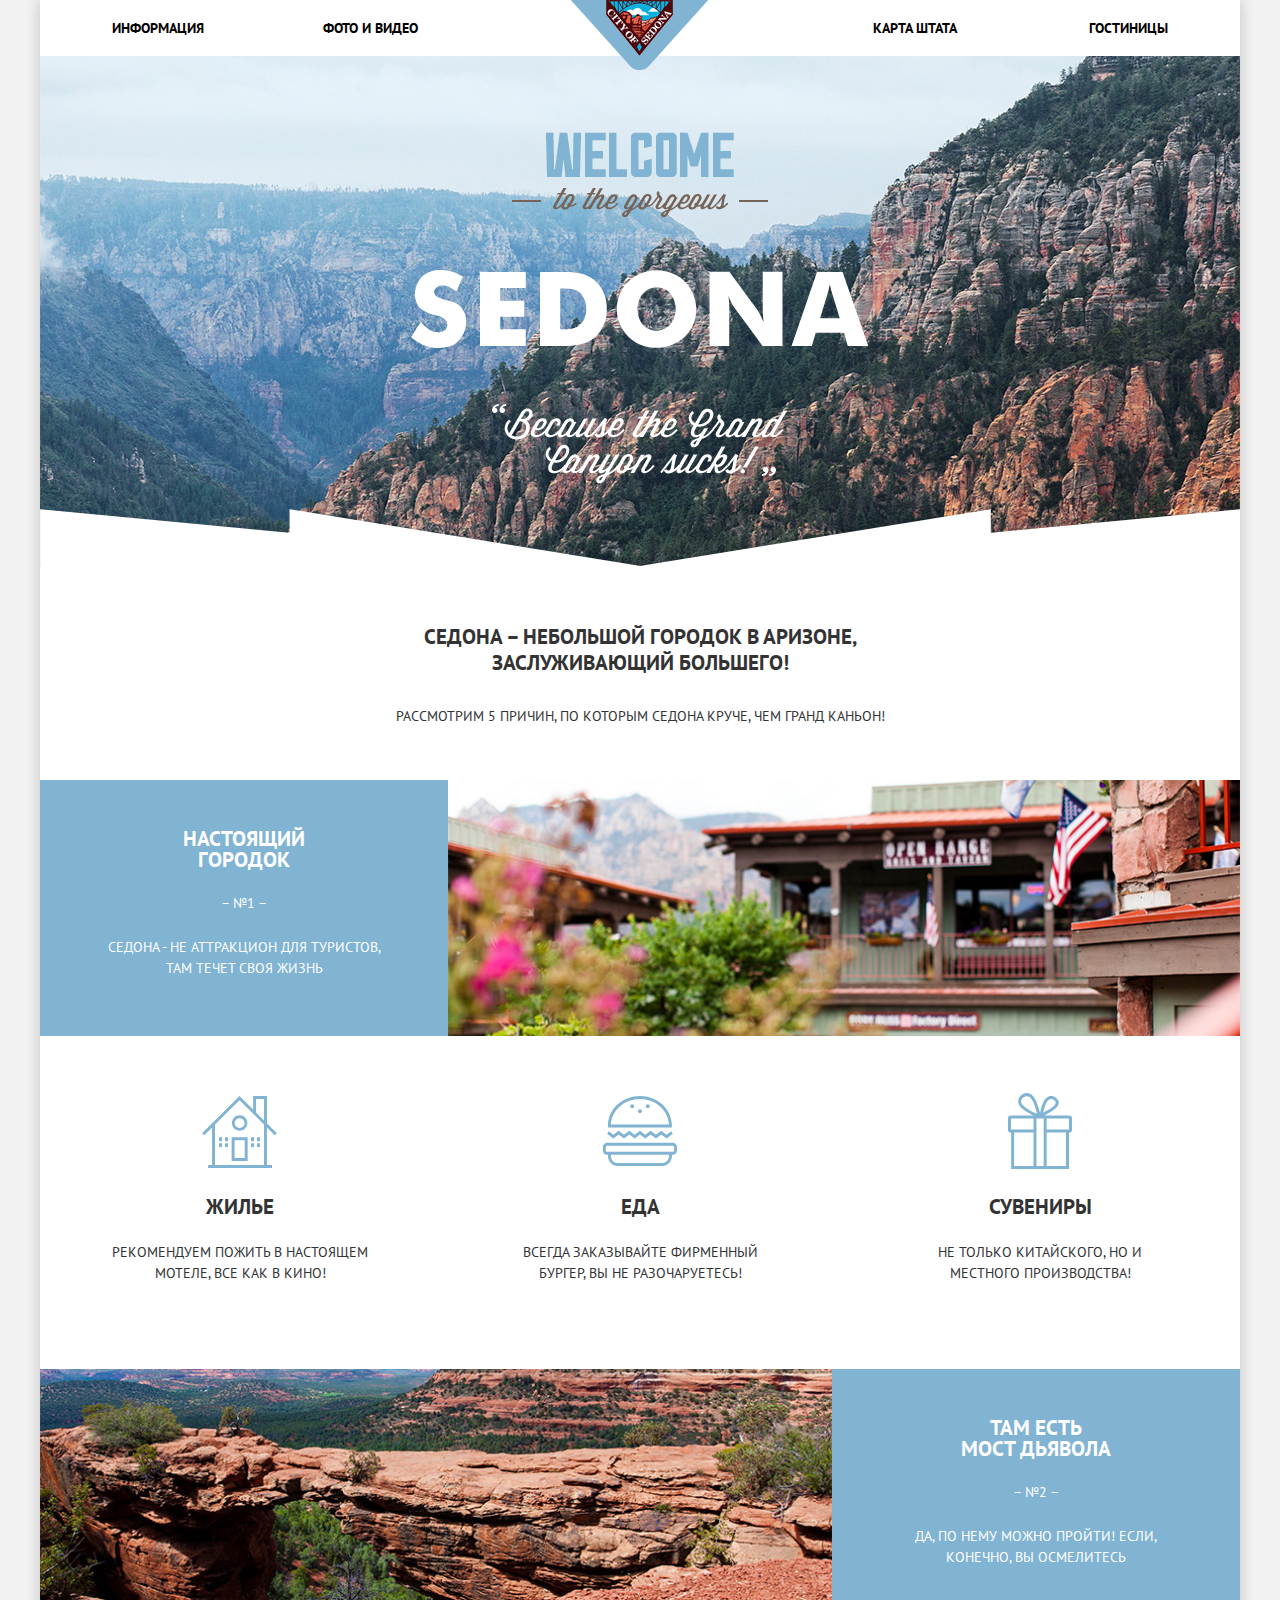
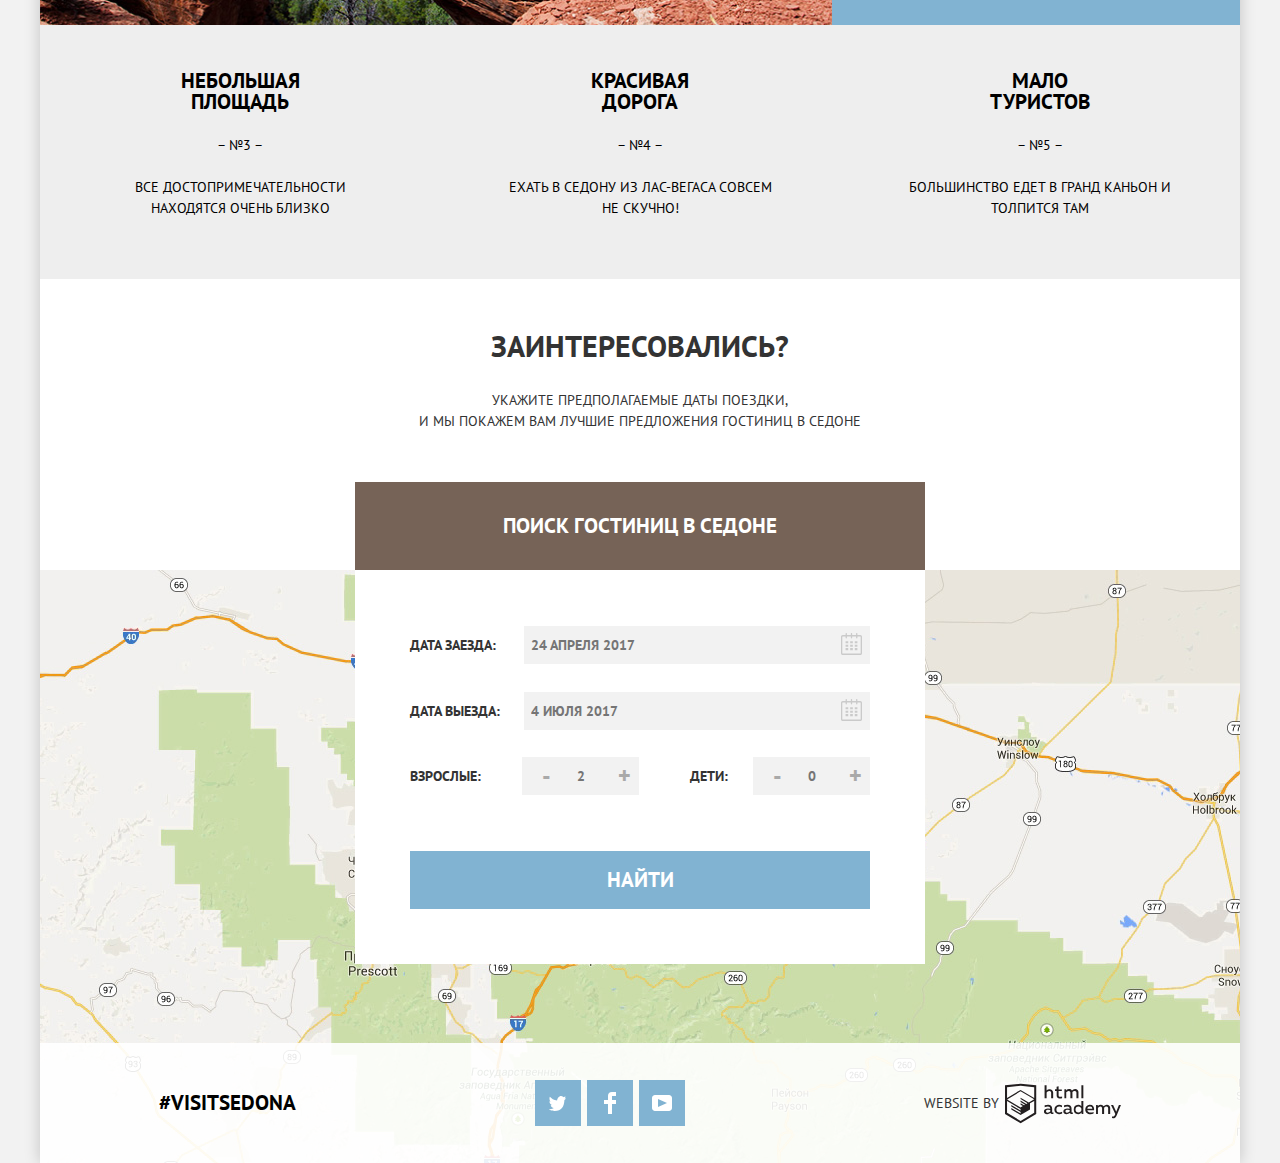
==== commit 95f9c353: "Убрала лишние спаны, исправила ссылку на кнопку, добавила ховер эффект к ползункам." ====
--- a/index.html
+++ b/index.html
@@ -12,11 +12,11 @@
             <header class="main-header">
                 <div class="section-container">
                     <nav class="main-navigation">
-                        <span class="main-header-logo">
-                        <a>
-                        <img src="img/logo.png" width="138" height="70" alt="Логотип сайта-приглашения в город Седона">
-                        </a>
-                        </span>
+                        <div class="main-header-logo">
+                            <a href="index.html">
+                                <img src="img/logo.png" width="138" height="70" alt="Логотип сайта-приглашения в город Седона">
+                            </a>
+                        </div>
                         <ul class="site-navigation">
                             <li class="site-navigation-link-left">
                                 <a href="info.html">Информация</a>
@@ -105,8 +105,8 @@
                                 <input class="date-input" type="text" name="arrival-date" id="arrival" placeholder="24 апреля 2017">
                                 <a class="open-calendar" href="#">
                                     <svg xmlns="http://www.w3.org/2000/svg" width="21" height="22" viewBox="0 0 21 22">
-                                        <path d="M19.251 2.025h-2.845V.648c0-.381-.294-.689-.656-.689-.363 0-.656.308-.656.689v1.377h-3.938V.648c0-.381-.294-.689-.655-.689-.363 0-.657.308-.657.689v1.377H5.906V.648c0-.381-.294-.689-.656-.689-.363 0-.657.308-.657.689v1.377H1.75C.784 2.025 0 2.847 0 3.862v16.302C0 21.179.784 22 1.75 22h17.501c.966 0 1.749-.821 1.749-1.836V3.862c0-1.015-.783-1.837-1.749-1.837zm.437 18.139a.448.448 0 0 1-.437.459H1.75a.45.45 0 0 1-.438-.459V3.862a.45.45 0 0 1 .438-.459h2.844v1.378c0 .381.294.689.657.689.362 0 .656-.308.656-.689V3.403h3.938v1.378c0 .381.294.689.657.689.361 0 .655-.308.655-.689V3.403h3.938v1.378c0 .381.293.689.656.689.362 0 .656-.308.656-.689V3.403h2.845c.241 0 .437.206.437.459v16.302z"/>
-                                        <path d="M4.594 8.225h2.625v2.066H4.594zM4.594 11.668h2.625v2.067H4.594zM4.594 15.112h2.625v2.066H4.594zM9.188 15.112h2.625v2.066H9.188zM9.188 11.668h2.625v2.067H9.188zM9.188 8.225h2.625v2.066H9.188zM13.781 15.112h2.625v2.066h-2.625zM13.781 11.668h2.625v2.067h-2.625zM13.781 8.225h2.625v2.066h-2.625z"/>
+                                        <path d="M19.251 2.025h-2.845V.648c0-.381-.294-.689-.656-.689-.363 0-.656.308-.656.689v1.377h-3.938V.648c0-.381-.294-.689-.655-.689-.363 0-.657.308-.657.689v1.377H5.906V.648c0-.381-.294-.689-.656-.689-.363 0-.657.308-.657.689v1.377H1.75C.784 2.025 0 2.847 0 3.862v16.302C0 21.179.784 22 1.75 22h17.501c.966 0 1.749-.821 1.749-1.836V3.862c0-1.015-.783-1.837-1.749-1.837zm.437 18.139a.448.448 0 0 1-.437.459H1.75a.45.45 0 0 1-.438-.459V3.862a.45.45 0 0 1 .438-.459h2.844v1.378c0 .381.294.689.657.689.362 0 .656-.308.656-.689V3.403h3.938v1.378c0 .381.294.689.657.689.361 0 .655-.308.655-.689V3.403h3.938v1.378c0 .381.293.689.656.689.362 0 .656-.308.656-.689V3.403h2.845c.241 0 .437.206.437.459v16.302z" fill="#cacaca"/>
+                                        <path d="M4.594 8.225h2.625v2.066H4.594zM4.594 11.668h2.625v2.067H4.594zM4.594 15.112h2.625v2.066H4.594zM9.188 15.112h2.625v2.066H9.188zM9.188 11.668h2.625v2.067H9.188zM9.188 8.225h2.625v2.066H9.188zM13.781 15.112h2.625v2.066h-2.625zM13.781 11.668h2.625v2.067h-2.625zM13.781 8.225h2.625v2.066h-2.625z" fill="#cacaca"/>
                                     </svg>
                                 </a>
                             </div>
@@ -115,8 +115,8 @@
                                 <input class="date-input" type="text" name="departure-date" id="departure" placeholder="4 июля 2017">
                                 <a class="open-calendar" href="#">
                                     <svg xmlns="http://www.w3.org/2000/svg" width="21" height="22" viewBox="0 0 21 22">
-                                        <path d="M19.251 2.025h-2.845V.648c0-.381-.294-.689-.656-.689-.363 0-.656.308-.656.689v1.377h-3.938V.648c0-.381-.294-.689-.655-.689-.363 0-.657.308-.657.689v1.377H5.906V.648c0-.381-.294-.689-.656-.689-.363 0-.657.308-.657.689v1.377H1.75C.784 2.025 0 2.847 0 3.862v16.302C0 21.179.784 22 1.75 22h17.501c.966 0 1.749-.821 1.749-1.836V3.862c0-1.015-.783-1.837-1.749-1.837zm.437 18.139a.448.448 0 0 1-.437.459H1.75a.45.45 0 0 1-.438-.459V3.862a.45.45 0 0 1 .438-.459h2.844v1.378c0 .381.294.689.657.689.362 0 .656-.308.656-.689V3.403h3.938v1.378c0 .381.294.689.657.689.361 0 .655-.308.655-.689V3.403h3.938v1.378c0 .381.293.689.656.689.362 0 .656-.308.656-.689V3.403h2.845c.241 0 .437.206.437.459v16.302z"/>
-                                        <path d="M4.594 8.225h2.625v2.066H4.594zM4.594 11.668h2.625v2.067H4.594zM4.594 15.112h2.625v2.066H4.594zM9.188 15.112h2.625v2.066H9.188zM9.188 11.668h2.625v2.067H9.188zM9.188 8.225h2.625v2.066H9.188zM13.781 15.112h2.625v2.066h-2.625zM13.781 11.668h2.625v2.067h-2.625zM13.781 8.225h2.625v2.066h-2.625z"/>
+                                        <path d="M19.251 2.025h-2.845V.648c0-.381-.294-.689-.656-.689-.363 0-.656.308-.656.689v1.377h-3.938V.648c0-.381-.294-.689-.655-.689-.363 0-.657.308-.657.689v1.377H5.906V.648c0-.381-.294-.689-.656-.689-.363 0-.657.308-.657.689v1.377H1.75C.784 2.025 0 2.847 0 3.862v16.302C0 21.179.784 22 1.75 22h17.501c.966 0 1.749-.821 1.749-1.836V3.862c0-1.015-.783-1.837-1.749-1.837zm.437 18.139a.448.448 0 0 1-.437.459H1.75a.45.45 0 0 1-.438-.459V3.862a.45.45 0 0 1 .438-.459h2.844v1.378c0 .381.294.689.657.689.362 0 .656-.308.656-.689V3.403h3.938v1.378c0 .381.294.689.657.689.361 0 .655-.308.655-.689V3.403h3.938v1.378c0 .381.293.689.656.689.362 0 .656-.308.656-.689V3.403h2.845c.241 0 .437.206.437.459v16.302z" fill="#cacaca"/>
+                                        <path d="M4.594 8.225h2.625v2.066H4.594zM4.594 11.668h2.625v2.067H4.594zM4.594 15.112h2.625v2.066H4.594zM9.188 15.112h2.625v2.066H9.188zM9.188 11.668h2.625v2.067H9.188zM9.188 8.225h2.625v2.066H9.188zM13.781 15.112h2.625v2.066h-2.625zM13.781 11.668h2.625v2.067h-2.625zM13.781 8.225h2.625v2.066h-2.625z" fill="#cacaca"/>
                                     </svg>
                                 </a>
                             </div>
--- a/css/style.css
+++ b/css/style.css
@@ -388,9 +388,10 @@
 }
 
 .hotels-booking-wrapper {
+  box-sizing: border-box;
   position: absolute;
   left: 50%;
-  width: 460px;
+  width: 570px;
   margin-left: -285px;
   padding: 55px;
 
@@ -404,10 +405,11 @@
   box-sizing: border-box;
   height: 38px;
   padding: 7px;
+  vertical-align: middle;
 
   font-family: "PT Sans", Arial, sans-serif;
   font-size: 14px;
-  line-height: 28px;
+  line-height: 26px;
   font-weight: 700;
   color: #000000;
   text-transform: uppercase;
@@ -417,19 +419,15 @@
 }
 
 .hotels-booking-form .date {
+  position: relative;
   display: flex;
   flex-wrap: wrap;
   justify-content: space-between;
   align-items: center;
-}
-
-.hotels-booking-form .date {
-  position: relative;
   margin-bottom: 26px;
 }
 
 .date input {
-  display: inline-block;
   width: 346px;
 
   text-align: left;
@@ -437,29 +435,15 @@
 
 .open-calendar {
   position: absolute;
-  right: 0;
-  width: 38px;
-  height: 38px;
-  box-sizing: border-box;
-  padding: 6px 5px 6px;
-  border: 2px solid #f2f2f2;
-  border-left: none;
+  top: 8px;
+  right: 8px;
 }
 
 .open-calendar svg {
   display: block;
 }
 
-.date-wrapper path {
-  fill: #f2f2f2;
-}
-
-.date-wrapper:hover .open-calendar {
-  border: 2px solid #ebebeb;
-  border-left: none;
-}
-
-.date-wrapper:hover path {
+.open-calendar:hover path {
   fill: #000000;
 }
 
@@ -477,19 +461,17 @@
 }
 
 .date input:focus {
-  box-sizing: border-box;
+  padding-left: 5px;
+
+  line-height: 26px;
+
   background-color: #ffffff;
   border: 2px solid #e5e5e5;
   outline: none;
 }
 
 input[type="text"]:focus + .open-calendar {
-  box-sizing: border-box;
-  padding: 6px 5px 6px;
-
   background-color: #ffffff;
-  border: 2px solid #e5e5e5;
-  border-left: none;
 }
 
 .quantity {
@@ -732,6 +714,7 @@
 
 .price-controls input {
   width: 50px;
+  height: 32px;
   margin: 0;
 
   color: inherit;
@@ -772,6 +755,14 @@
   background-color: transparent;
 
   cursor: pointer;
+}
+
+.range-toggle:hover {
+  top: -10px;
+  width: 21px;
+  height: 24px;
+
+  background-image: url(../img/filter-button-hover.svg);
 }
 
 .range-toggle-min {
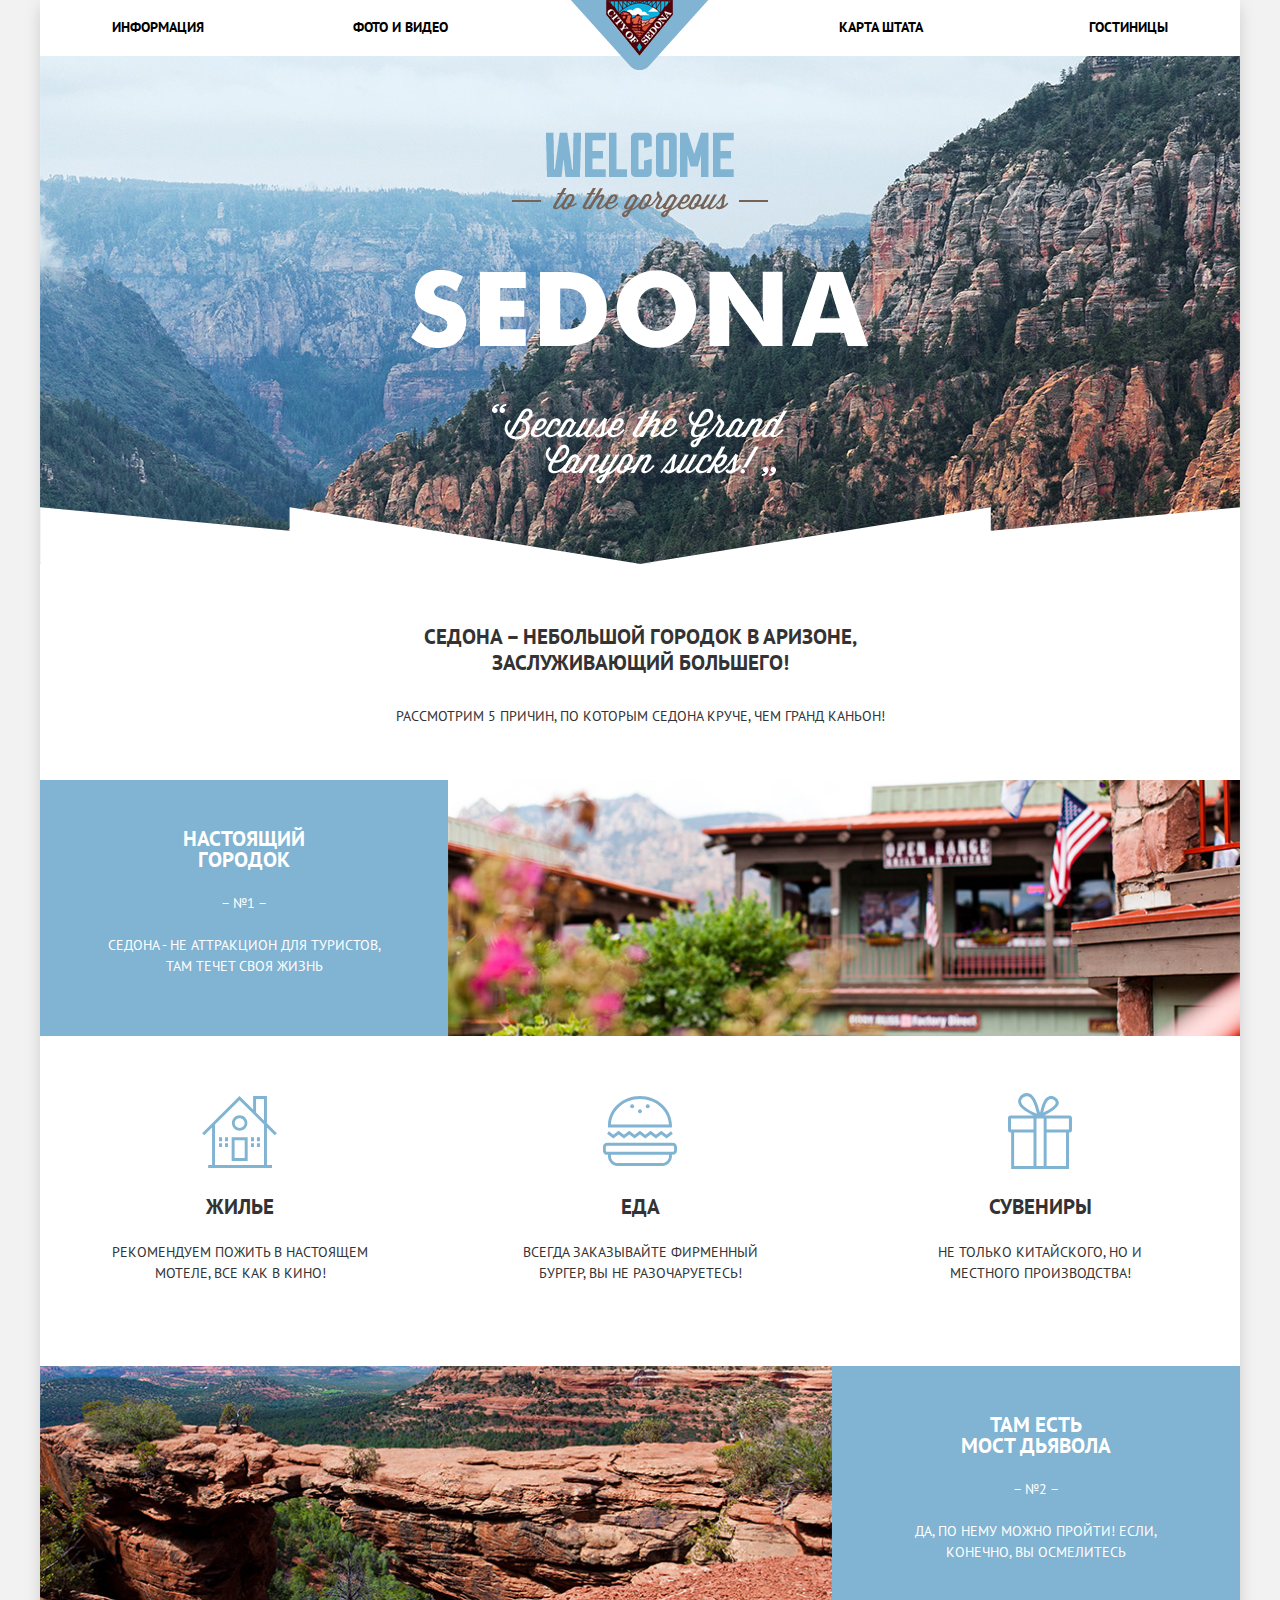
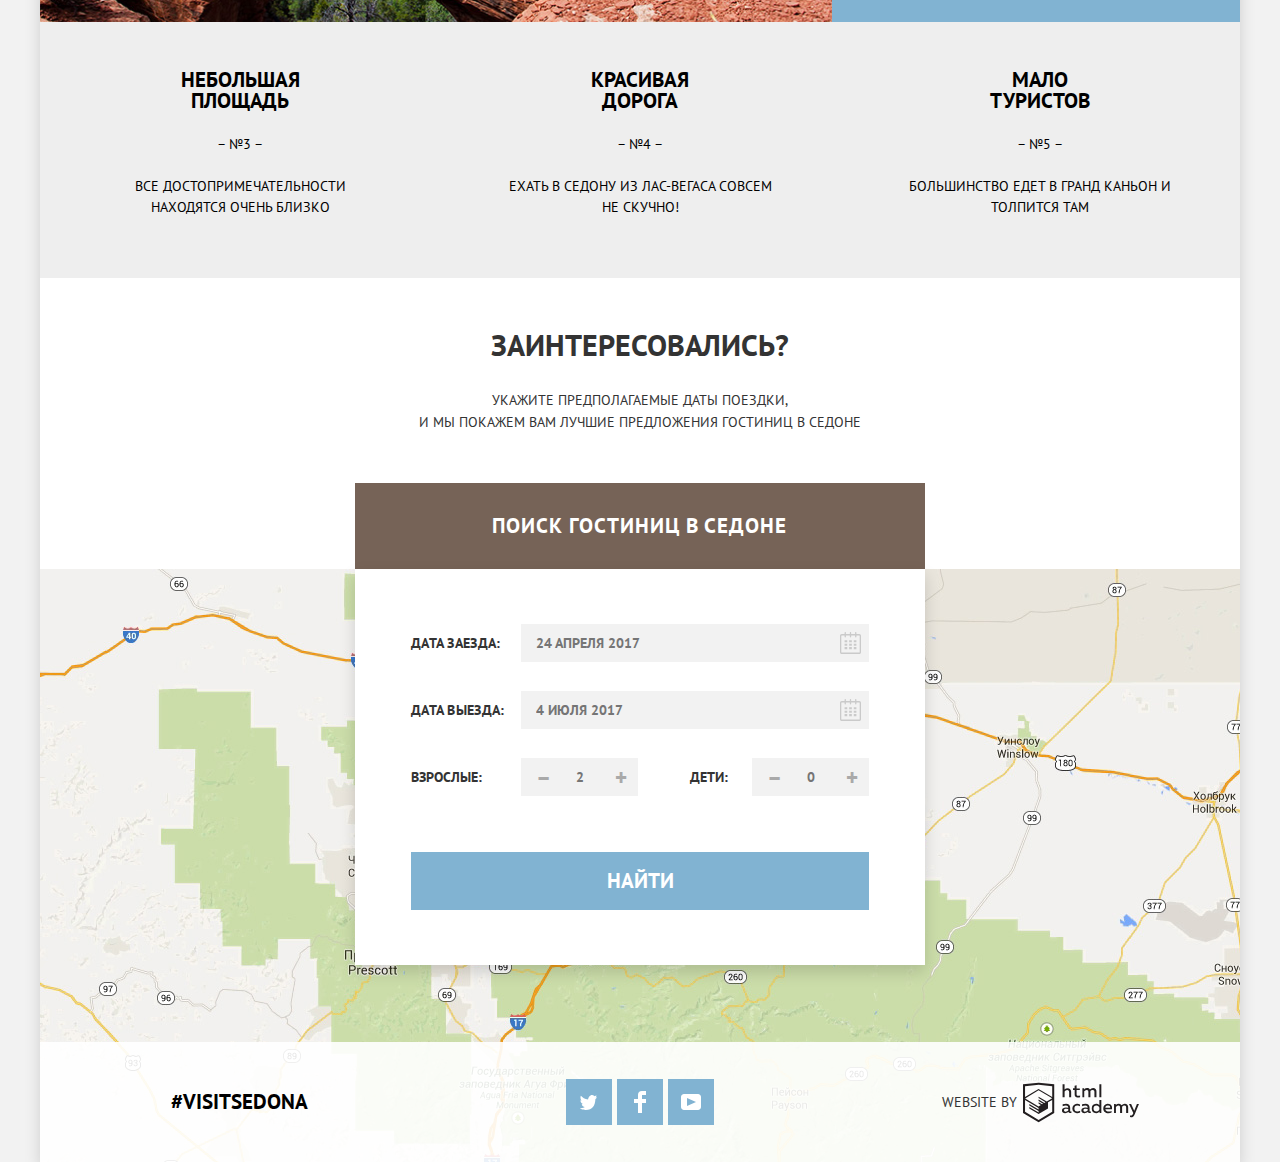
==== commit 9a5c432d: "Подправила пиксель перфект, добавила активную ссылку в навигацию и убрала ссылку с лого на главной." ====
--- a/index.html
+++ b/index.html
@@ -13,7 +13,7 @@
                 <div class="section-container">
                     <nav class="main-navigation">
                         <div class="main-header-logo">
-                            <a href="index.html">
+                            <a>
                                 <img src="img/logo.png" width="138" height="70" alt="Логотип сайта-приглашения в город Седона">
                             </a>
                         </div>
@@ -124,7 +124,7 @@
                                 <div class="quantity-wrapper">
                                     <label for="adults">Взрослые:</label>
                                     <div class="quantity-field">
-                                        <input class="quantity-button" type="button" name="minus-button" value="-">
+                                        <input class="quantity-button" type="button" name="minus-button" value="&ndash;">
                                         <input class="quantity-input" type="text" name="adults-number" id="adults" placeholder="2">
                                         <input class="quantity-button" type="button" name="plus-button" value="+">
                                     </div>
@@ -132,7 +132,7 @@
                                 <div class="quantity-wrapper">
                                     <label for="children">Дети:</label>
                                     <div class="quantity-field">
-                                        <input class="quantity-button" type="button" name="minus-button" value="-">
+                                        <input class="quantity-button" type="button" name="minus-button" value="&ndash;">
                                         <input class="quantity-input" type="text" name="children-number" id="children" placeholder="0">
                                         <input class="quantity-button" type="button" name="plus-button" value="+">
                                     </div>
@@ -144,7 +144,7 @@
                 </section>
                 <section class="map">
                     <h2 class="visually-hidden">Карта штата</h2>
-                    <iframe src="https://www.google.com/maps/embed?pb=!1m18!1m12!1m3!1d608747.5987288225!2d-111.57700333306704!3d35.0279195748762!2m3!1f0!2f0!3f0!3m2!1i1024!2i768!4f13.1!3m3!1m2!1s0x872da132f942b00d%3A0x5548c523fa6c8efd!2z0KHQtdC00L7QvdCwLCDQkNGA0LjQt9C-0L3QsCA4NjMzNiwg0KHQqNCQ!5e0!3m2!1sru!2sru!4v1504457469025" width="auto" height="auto" frameborder="0" style="border:0" allowfullscreen></iframe>
+                    <iframe src="https://www.google.com/maps/embed?pb=!1m18!1m12!1m3!1d608747.5987288225!2d-111.57700333306704!3d35.0279195748762!2m3!1f0!2f0!3f0!3m2!1i1024!2i768!4f13.1!3m3!1m2!1s0x872da132f942b00d%3A0x5548c523fa6c8efd!2z0KHQtdC00L7QvdCwLCDQkNGA0LjQt9C-0L3QsCA4NjMzNiwg0KHQqNCQ!5e0!3m2!1sru!2sru!4v1504457469025" width="1200" height="475" style="border:0" allowfullscreen></iframe>
                 </section>
             </main>
             <footer class="main-footer index-footer">
--- a/css/style.css
+++ b/css/style.css
@@ -28,8 +28,8 @@
 
 .btn-transparent {
   display: inline-block;
-  padding: 6px 35px;
-  margin-left: 90px;
+  padding: 6px 34px;
+  margin-left: 84px;
 
   font-family: "PT Sans", Arial, sans-serif;
   font-size: 14px;
@@ -75,7 +75,7 @@
   margin: 0 auto;
 
   background-color: #ffffff;
-  box-shadow: 0px 0px 15px 0 rgba(0, 0, 0, 0.2);
+  box-shadow: 0px 7px 15px 0px rgba(0, 1, 1, 0.15);
 }
 
 .section-container {
@@ -101,13 +101,19 @@
 }
 
 .site-navigation li {
+  box-sizing: border-box;
   display: block;
   width: 20%;
-  margin: 15px 0;
+  margin: 14px 0 16px;
 }
 
 .site-navigation li:nth-child(2) {
+  padding-left: 30px;
   margin-right: auto;
+}
+
+.site-navigation li:nth-child(3) {
+  padding-right: 34px;
 }
 
 .site-navigation a {
@@ -135,6 +141,8 @@
 .site-navigation-current-link a:focus,
 .site-navigation-current-link a:active {
   color: #766357;
+
+  cursor: default;
 }
 
 .main-header-logo {
@@ -150,8 +158,8 @@
 
 .greeting {
   position: relative;
-  min-height: 510px;
-  margin-bottom: 58px;
+  min-height: 508px;
+  margin-bottom: 60px;
 
   text-align: center;
 
@@ -236,7 +244,7 @@
 
 .advantage-with-image p {
   margin: 0;
-  margin-bottom: 23px;
+  margin-bottom: 21px;
 }
 
 .advantage-image {
@@ -263,7 +271,7 @@
   position: relative;
 
   width: 260px;
-  padding: 160px 70px 85px;
+  padding: 160px 70px 82px;
 }
 
 .minor-advantage h2 {
@@ -322,7 +330,7 @@
 
 .other-advantage {
   width: 270px;
-  padding: 45px 65px 39px;
+  padding: 47px 65px 39px;
 
   color: #000000;
 
@@ -359,16 +367,19 @@
 .hotels-booking p {
   margin: 0;
   margin-bottom: 50px;
+
+  line-height: 22px;
 }
 
 .hotels-booking > input {
-  padding: 31px 148px;
+  padding: 30px 138px 30px 137px;
 
   font-family: "PT Sans", Arial, sans-serif;
   font-size: 21px;
   line-height: 26px;
   font-weight: 700;
   text-align: center;
+  letter-spacing: 0.9px;
   color: #ffffff;
   text-transform: uppercase;
 
@@ -393,18 +404,19 @@
   left: 50%;
   width: 570px;
   margin-left: -285px;
-  padding: 55px;
+  padding: 55px 56px;
 
   line-height: 26px;
   font-weight: 700;
   text-align: left;
   background-color: #ffffff;
+  box-shadow: 0px 7px 15px 0px rgba(0, 1, 1, 0.15);
 }
 
 .hotels-booking-form input[type="text"] {
   box-sizing: border-box;
   height: 38px;
-  padding: 7px;
+  padding: 7px 15px;
   vertical-align: middle;
 
   font-family: "PT Sans", Arial, sans-serif;
@@ -424,36 +436,21 @@
   flex-wrap: wrap;
   justify-content: space-between;
   align-items: center;
-  margin-bottom: 26px;
-}
-
-.date input {
-  width: 346px;
-
-  text-align: left;
-}
-
-.open-calendar {
-  position: absolute;
-  top: 8px;
-  right: 8px;
-}
-
-.open-calendar svg {
-  display: block;
-}
-
-.open-calendar:hover path {
-  fill: #000000;
-}
-
-.open-calendar:active path {
-  fill: #81b3d2;
+  margin-bottom: 29px;
 }
 
 .date label {
   display: block;
-  padding: 7px 0;
+  padding: 6px 0;
+  margin-right: 14px;
+
+  letter-spacing: 0.3px;
+}
+
+.date input {
+  width: 348px;
+
+  text-align: left;
 }
 
 .date input:hover {
@@ -461,7 +458,7 @@
 }
 
 .date input:focus {
-  padding-left: 5px;
+  padding-left: 13px;
 
   line-height: 26px;
 
@@ -470,6 +467,24 @@
   outline: none;
 }
 
+.open-calendar {
+  position: absolute;
+  top: 8px;
+  right: 8px;
+}
+
+.open-calendar svg {
+  display: block;
+}
+
+.open-calendar:hover path {
+  fill: #000000;
+}
+
+.open-calendar:active path {
+  fill: #81b3d2;
+}
+
 input[type="text"]:focus + .open-calendar {
   background-color: #ffffff;
 }
@@ -488,11 +503,11 @@
 }
 
 .quantity-wrapper label {
-  margin-right: 25px;
+  margin-right: 24px;
 }
 
 .quantity-wrapper:first-child label {
-  margin-right: 41px;
+  margin-right: 39px;
 }
 
 .quantity-field {
@@ -511,10 +526,10 @@
   box-sizing: border-box;
   width: 39px;
   height: 38px;
-  padding-left: 15px;
+  padding-left: 11px;
 
   font-family: "PT Sans", Arial, sans-serif;
-  font-size: 24px;
+  font-size: 23px;
   font-weight: 700;
   text-align: center;
   color: #a9a9a9;
@@ -598,7 +613,7 @@
 }
 
 .filters .price-submit {
-  width: 314px;
+  width: 316px;
   margin-left: auto;
 }
 
@@ -668,7 +683,7 @@
 }
 
 .filter-range legend {
-  margin-bottom: 9px;
+  margin-bottom: 11px;
 }
 
 .price-controls {
@@ -1025,13 +1040,14 @@
 
 .main-footer {
   display: flex;
-  justify-content: space-around;
   padding: 37px 0;
 }
 
 .footer-hashtag {
   display: flex;
+  justify-content: center;
   align-items: center;
+  width: 33.3%;
   margin: 0;
 
   font-size: 21px;
@@ -1043,9 +1059,10 @@
 .footer-social {
   display: flex;
   flex-wrap: wrap;
-  justify-content: space-between;
-  width: 150px;
+  justify-content: center;
+  width: 33.3%;
   padding: 0;
+  padding-left: 5px;
   margin: 0;
 
   list-style: none;
@@ -1057,6 +1074,7 @@
   justify-content: center;
   width: 46px;
   height: 46px;
+  margin-right: 5px;
 
   background-color: #81b3d2;
 }
@@ -1076,7 +1094,9 @@
 
 .footer-copyright {
   display: flex;
+  justify-content: center;
   align-items: center;
+  width: 33.3%;
   margin: 0;
 }
 
@@ -1107,8 +1127,12 @@
   background-color: rgba(255, 255, 255, 0.9);
 }
 
-
-
-
-
-
+iframe {
+  border: none;
+}
+
+
+
+
+
+
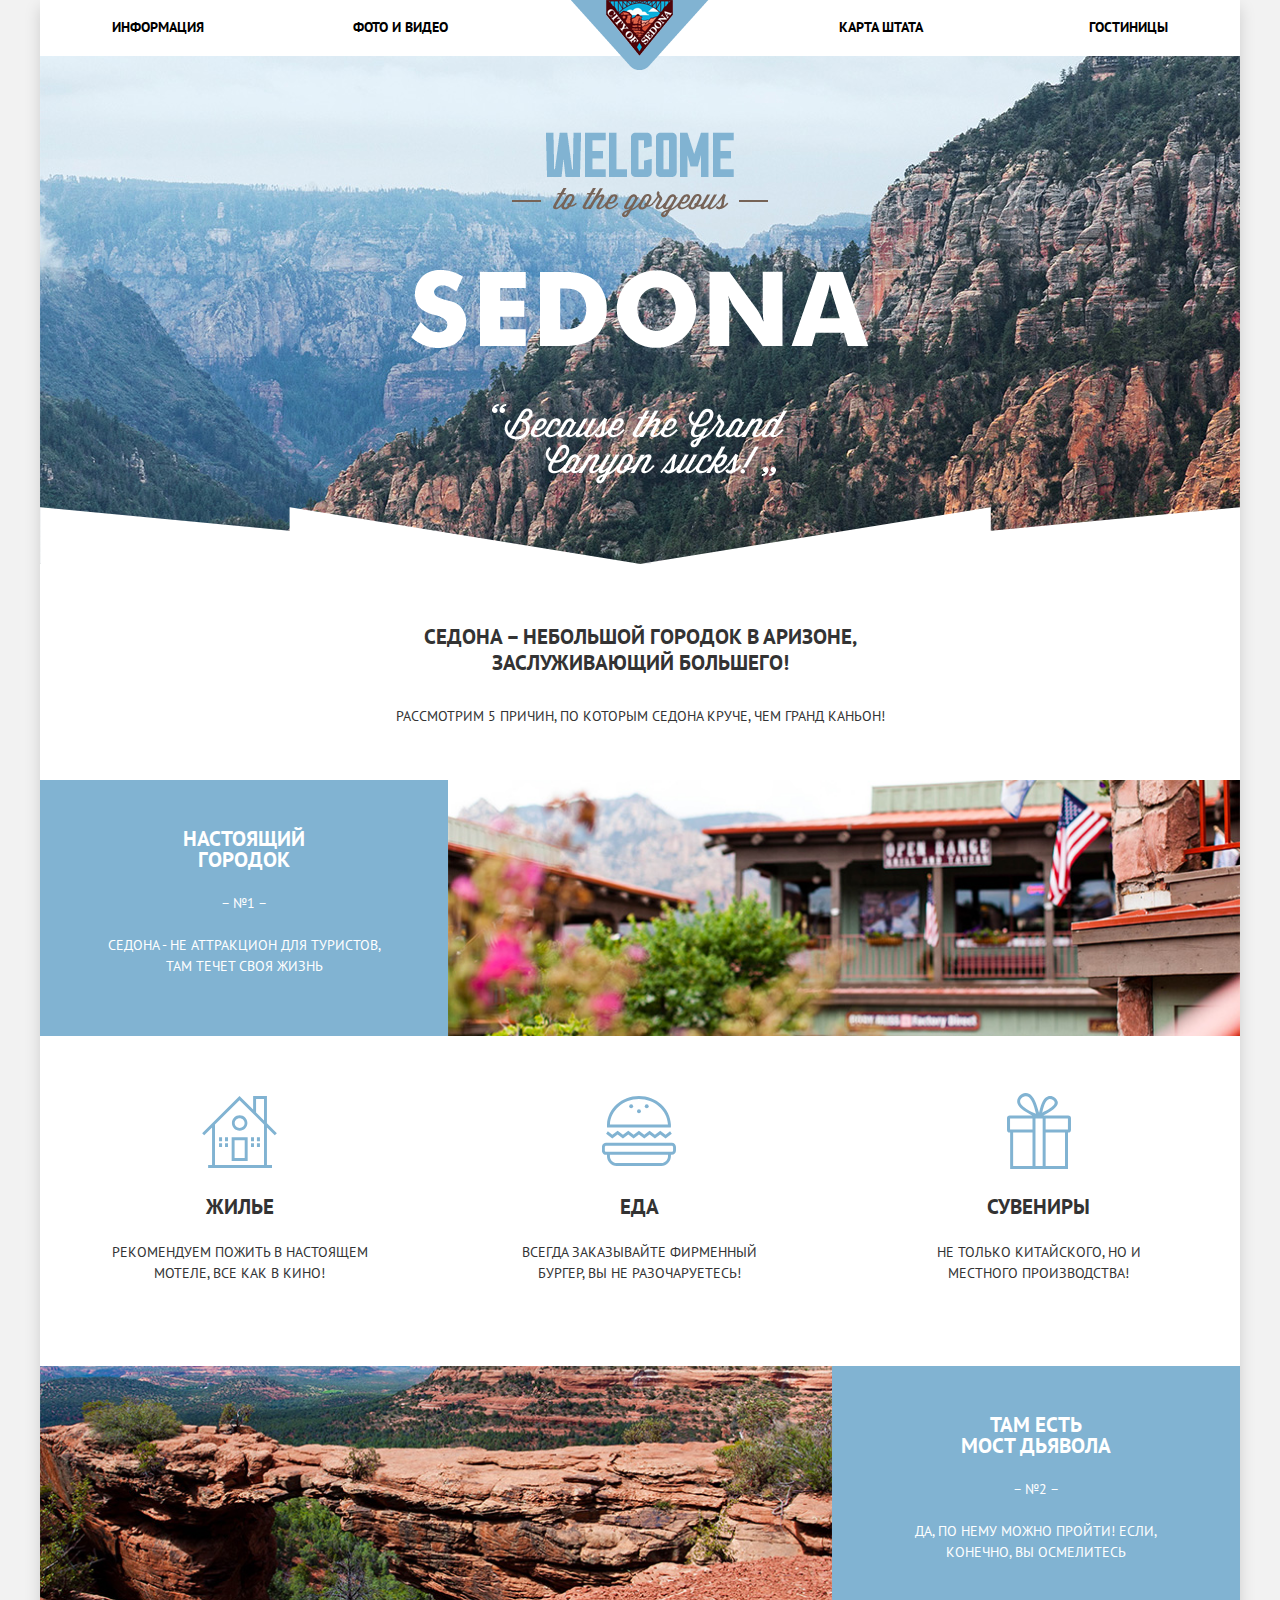
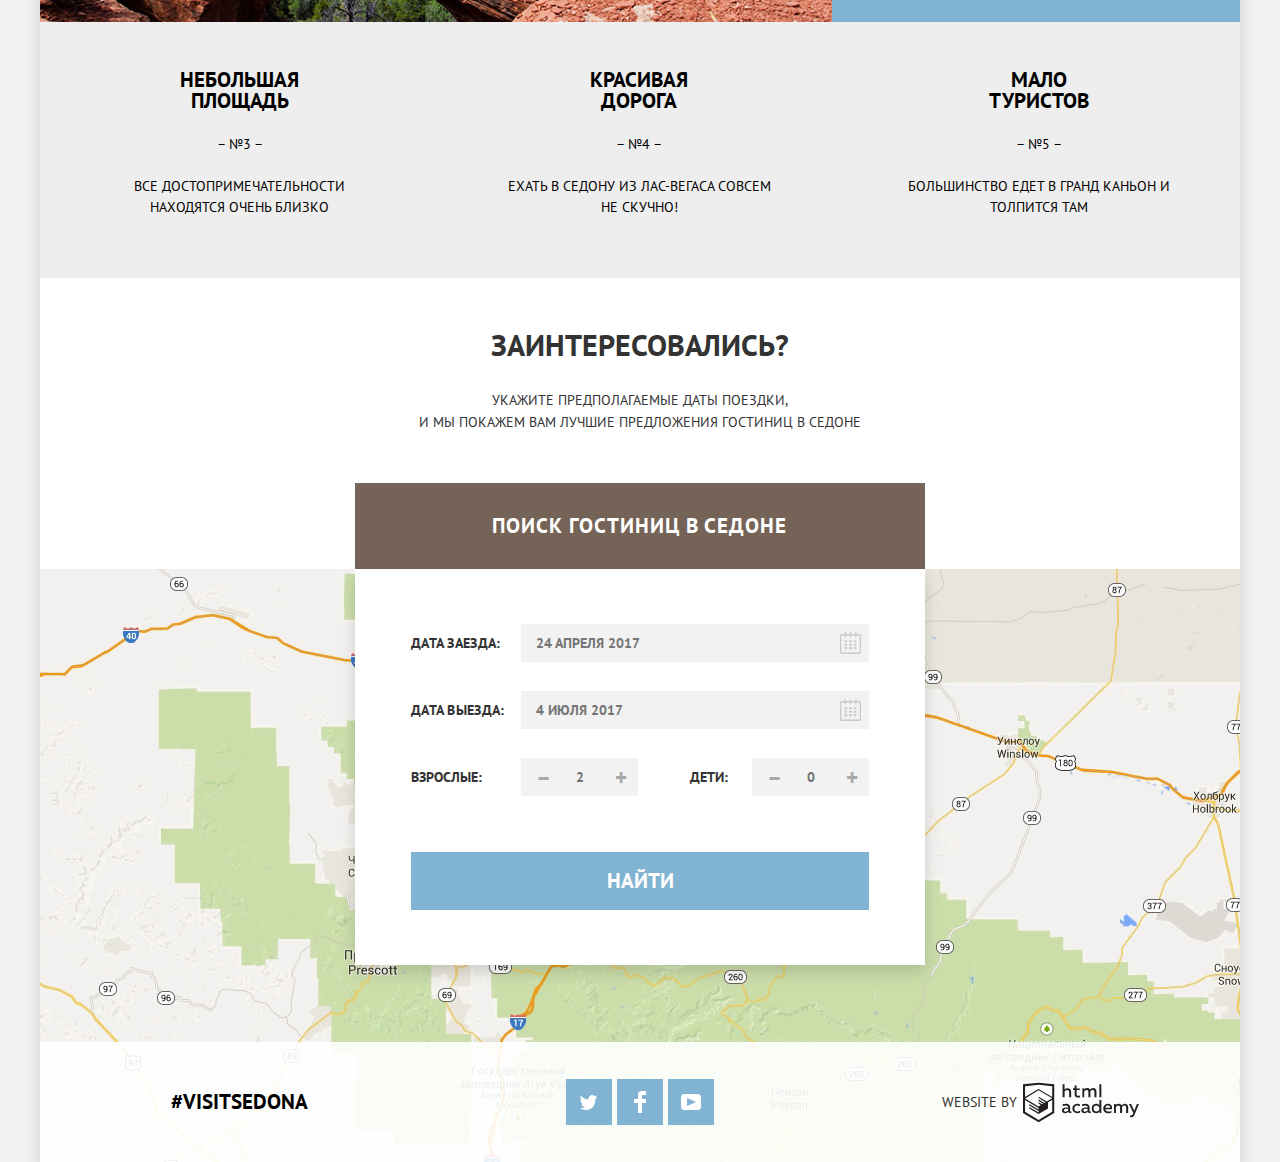
==== commit c449ed7b: "Изменила ширину трёх колонок с пикселей на проценты. Прогнала через автопрефиксер." ====
--- a/index.html
+++ b/index.html
@@ -77,20 +77,22 @@
                             <p>Да, по нему можно пройти! Если, конечно, вы осмелитесь</p>
                         </div>
                     </div>
-                    <div class="other-advantage">
-                        <h2>Небольшая площадь</h2>
-                        <p>&ndash; №3 &ndash;</p>
-                        <p>Все достопримечательности находятся очень близко</p>
-                    </div>
-                    <div class="other-advantage">
-                        <h2>Красивая дорога</h2>
-                        <p>&ndash; №4 &ndash;</p>
-                        <p>Ехать в Седону из Лас-Вегаса совсем не скучно!</p>
-                    </div>
-                    <div class="other-advantage">
-                        <h2>Мало туристов</h2>
-                        <p>&ndash; №5 &ndash;</p>
-                        <p>Большинство едет в Гранд Каньон и толпится там</p>
+                    <div class="other-advantage-wrapper">
+                        <div class="other-advantage">
+                            <h2>Небольшая площадь</h2>
+                            <p>&ndash; №3 &ndash;</p>
+                            <p>Все достопримечательности находятся очень близко</p>
+                        </div>
+                        <div class="other-advantage">
+                            <h2>Красивая дорога</h2>
+                            <p>&ndash; №4 &ndash;</p>
+                            <p>Ехать в Седону из Лас-Вегаса совсем не скучно!</p>
+                        </div>
+                        <div class="other-advantage">
+                            <h2>Мало туристов</h2>
+                            <p>&ndash; №5 &ndash;</p>
+                            <p>Большинство едет в Гранд Каньон и толпится там</p>
+                        </div>
                     </div>
                 </section>
                 <section class="hotels-booking">
--- a/css/style.css
+++ b/css/style.css
@@ -30,6 +30,7 @@
   display: inline-block;
   padding: 6px 34px;
   margin-left: 84px;
+  vertical-align: center;
 
   font-family: "PT Sans", Arial, sans-serif;
   font-size: 14px;
@@ -64,7 +65,9 @@
 
   white-space: nowrap;
 
-  clip-path: inset(100%);
+  -webkit-clip-path: inset(100%);
+
+          clip-path: inset(100%);
   clip: rect(0 0 0 0);
   overflow: hidden;
 }
@@ -75,7 +78,8 @@
   margin: 0 auto;
 
   background-color: #ffffff;
-  box-shadow: 0px 7px 15px 0px rgba(0, 1, 1, 0.15);
+  -webkit-box-shadow: 0px 7px 15px 0px rgba(0, 1, 1, 0.15);
+          box-shadow: 0px 7px 15px 0px rgba(0, 1, 1, 0.15);
 }
 
 .section-container {
@@ -92,8 +96,11 @@
 
 .site-navigation {
   position: relative;
-  display: flex;
-  flex-wrap: wrap;
+  display: -webkit-box;
+  display: -ms-flexbox;
+  display: flex;
+  -ms-flex-wrap: wrap;
+      flex-wrap: wrap;
   margin: 0;
   padding: 0;
 
@@ -101,7 +108,8 @@
 }
 
 .site-navigation li {
-  box-sizing: border-box;
+  -webkit-box-sizing: border-box;
+          box-sizing: border-box;
   display: block;
   width: 20%;
   margin: 14px 0 16px;
@@ -201,8 +209,11 @@
 }
 
 .advantages {
-  display: flex;
-  flex-wrap: wrap;
+  display: -webkit-box;
+  display: -ms-flexbox;
+  display: flex;
+  -ms-flex-wrap: wrap;
+      flex-wrap: wrap;
 }
 
 .advantages h2 {
@@ -220,6 +231,8 @@
 
 .advantage-with-image {
   position: relative;
+  display: -webkit-box;
+  display: -ms-flexbox;
   display: flex;
   width: 100%;
   min-height: 256px;
@@ -228,7 +241,8 @@
 }
 
 .advantage-text {
-  box-sizing: border-box;
+  -webkit-box-sizing: border-box;
+          box-sizing: border-box;
   width: 34%;
   padding: 48px 60px 34px 60px;
 
@@ -252,11 +266,16 @@
   top: 50%;
   right: 0;
   width: 66%;
-  transform: translateY(-50%);
+  -webkit-transform: translateY(-50%);
+      -ms-transform: translateY(-50%);
+          transform: translateY(-50%);
 }
 
 .advantage-with-image-left {
-  flex-direction: row-reverse;
+  -webkit-box-orient: horizontal;
+  -webkit-box-direction: reverse;
+      -ms-flex-direction: row-reverse;
+          flex-direction: row-reverse;
 }
 
 .advantage-with-image-left .advantage-image {
@@ -270,7 +289,10 @@
 .minor-advantage {
   position: relative;
 
-  width: 260px;
+  -webkit-box-sizing: border-box;
+
+          box-sizing: border-box;
+  width: 33.3%;
   padding: 160px 70px 82px;
 }
 
@@ -328,8 +350,18 @@
   background-repeat: no-repeat;
 }
 
+.other-advantage-wrapper {
+  display: -webkit-box;
+  display: -ms-flexbox;
+  display: flex;
+
+  background-color: #eeeeee;
+}
+
 .other-advantage {
-  width: 270px;
+  -webkit-box-sizing: border-box;
+          box-sizing: border-box;
+  width: 33.3%;
   padding: 47px 65px 39px;
 
   color: #000000;
@@ -399,7 +431,8 @@
 }
 
 .hotels-booking-wrapper {
-  box-sizing: border-box;
+  -webkit-box-sizing: border-box;
+          box-sizing: border-box;
   position: absolute;
   left: 50%;
   width: 570px;
@@ -410,11 +443,13 @@
   font-weight: 700;
   text-align: left;
   background-color: #ffffff;
-  box-shadow: 0px 7px 15px 0px rgba(0, 1, 1, 0.15);
+  -webkit-box-shadow: 0px 7px 15px 0px rgba(0, 1, 1, 0.15);
+          box-shadow: 0px 7px 15px 0px rgba(0, 1, 1, 0.15);
 }
 
 .hotels-booking-form input[type="text"] {
-  box-sizing: border-box;
+  -webkit-box-sizing: border-box;
+          box-sizing: border-box;
   height: 38px;
   padding: 7px 15px;
   vertical-align: middle;
@@ -432,17 +467,24 @@
 
 .hotels-booking-form .date {
   position: relative;
-  display: flex;
-  flex-wrap: wrap;
-  justify-content: space-between;
-  align-items: center;
+  display: -webkit-box;
+  display: -ms-flexbox;
+  display: flex;
+  -ms-flex-wrap: wrap;
+      flex-wrap: wrap;
+  -webkit-box-pack: justify;
+      -ms-flex-pack: justify;
+          justify-content: space-between;
+  -webkit-box-align: center;
+      -ms-flex-align: center;
+          align-items: center;
   margin-bottom: 29px;
 }
 
 .date label {
   display: block;
   padding: 6px 0;
-  margin-right: 14px;
+  margin-right: 12px;
 
   letter-spacing: 0.3px;
 }
@@ -490,16 +532,27 @@
 }
 
 .quantity {
-  display: flex;
-  justify-content: space-between;
+  display: -webkit-box;
+  display: -ms-flexbox;
+  display: flex;
+  -webkit-box-pack: justify;
+      -ms-flex-pack: justify;
+          justify-content: space-between;
   margin-bottom: 56px;
 }
 
 .quantity-wrapper {
-  display: flex;
-  justify-content: space-between;
-  align-items: center;
-  box-sizing: border-box;
+  display: -webkit-box;
+  display: -ms-flexbox;
+  display: flex;
+  -webkit-box-pack: justify;
+      -ms-flex-pack: justify;
+          justify-content: space-between;
+  -webkit-box-align: center;
+      -ms-flex-align: center;
+          align-items: center;
+  -webkit-box-sizing: border-box;
+          box-sizing: border-box;
 }
 
 .quantity-wrapper label {
@@ -511,6 +564,8 @@
 }
 
 .quantity-field {
+  display: -webkit-box;
+  display: -ms-flexbox;
   display: flex;
 }
 
@@ -521,9 +576,14 @@
 }
 
 .quantity-button {
-  display: flex;
-  align-items: center;
-  box-sizing: border-box;
+  display: -webkit-box;
+  display: -ms-flexbox;
+  display: flex;
+  -webkit-box-align: center;
+      -ms-flex-align: center;
+          align-items: center;
+  -webkit-box-sizing: border-box;
+          box-sizing: border-box;
   width: 39px;
   height: 38px;
   padding-left: 11px;
@@ -595,6 +655,8 @@
 }
 
 .filters form {
+  display: -webkit-box;
+  display: -ms-flexbox;
   display: flex;
   padding-top: 25px;
   padding-bottom: 6px;
@@ -704,11 +766,14 @@
   height: 22px;
 
   background: #ffffff;
-  transform: translate(-50%, -50%);
+  -webkit-transform: translate(-50%, -50%);
+      -ms-transform: translate(-50%, -50%);
+          transform: translate(-50%, -50%);
 }
 
 .price-controls label {
   display: inline-block;
+  vertical-align: center;
 
   font-size: 14px;
   line-height: 32px;
@@ -793,8 +858,12 @@
 }
 
 .hotels-sorting .section-container {
-  display: flex;
-  align-items: center;
+  display: -webkit-box;
+  display: -ms-flexbox;
+  display: flex;
+  -webkit-box-align: center;
+      -ms-flex-align: center;
+          align-items: center;
 }
 
 .hotels-sorting h2 {
@@ -816,6 +885,8 @@
 }
 
 .hotels-sorting ul {
+  display: -webkit-box;
+  display: -ms-flexbox;
   display: flex;
   padding: 0;
   margin: 0;
@@ -876,7 +947,11 @@
 .sorting-button-down {
   margin-right: 5px;
 
-  transform: rotate(180deg);
+  -webkit-transform: rotate(180deg);
+
+      -ms-transform: rotate(180deg);
+
+          transform: rotate(180deg);
 }
 
 .sorting-button:hover {
@@ -908,6 +983,8 @@
 }
 
 .hotels-list .section-container {
+  display: -webkit-box;
+  display: -ms-flexbox;
   display: flex;
 }
 
@@ -943,6 +1020,8 @@
 }
 
 .hotel-description-wrapper {
+  display: -webkit-box;
+  display: -ms-flexbox;
   display: flex;
 }
 
@@ -996,9 +1075,16 @@
 }
 
 .grade {
-  display: flex;
-  flex-direction: column;
-  align-items: flex-end;
+  display: -webkit-box;
+  display: -ms-flexbox;
+  display: flex;
+  -webkit-box-orient: vertical;
+  -webkit-box-direction: normal;
+      -ms-flex-direction: column;
+          flex-direction: column;
+  -webkit-box-align: end;
+      -ms-flex-align: end;
+          align-items: flex-end;
   padding-top: 30px;
   margin-left: auto;
 }
@@ -1039,14 +1125,22 @@
 }
 
 .main-footer {
+  display: -webkit-box;
+  display: -ms-flexbox;
   display: flex;
   padding: 37px 0;
 }
 
 .footer-hashtag {
-  display: flex;
-  justify-content: center;
-  align-items: center;
+  display: -webkit-box;
+  display: -ms-flexbox;
+  display: flex;
+  -webkit-box-pack: center;
+      -ms-flex-pack: center;
+          justify-content: center;
+  -webkit-box-align: center;
+      -ms-flex-align: center;
+          align-items: center;
   width: 33.3%;
   margin: 0;
 
@@ -1057,9 +1151,14 @@
 }
 
 .footer-social {
-  display: flex;
-  flex-wrap: wrap;
-  justify-content: center;
+  display: -webkit-box;
+  display: -ms-flexbox;
+  display: flex;
+  -ms-flex-wrap: wrap;
+      flex-wrap: wrap;
+  -webkit-box-pack: center;
+      -ms-flex-pack: center;
+          justify-content: center;
   width: 33.3%;
   padding: 0;
   padding-left: 5px;
@@ -1069,9 +1168,15 @@
 }
 
 .social-button {
-  display: flex;
-  align-items: center;
-  justify-content: center;
+  display: -webkit-box;
+  display: -ms-flexbox;
+  display: flex;
+  -webkit-box-align: center;
+      -ms-flex-align: center;
+          align-items: center;
+  -webkit-box-pack: center;
+      -ms-flex-pack: center;
+          justify-content: center;
   width: 46px;
   height: 46px;
   margin-right: 5px;
@@ -1093,9 +1198,15 @@
 }
 
 .footer-copyright {
-  display: flex;
-  justify-content: center;
-  align-items: center;
+  display: -webkit-box;
+  display: -ms-flexbox;
+  display: flex;
+  -webkit-box-pack: center;
+      -ms-flex-pack: center;
+          justify-content: center;
+  -webkit-box-align: center;
+      -ms-flex-align: center;
+          align-items: center;
   width: 33.3%;
   margin: 0;
 }
@@ -1130,9 +1241,3 @@
 iframe {
   border: none;
 }
-
-
-
-
-
-
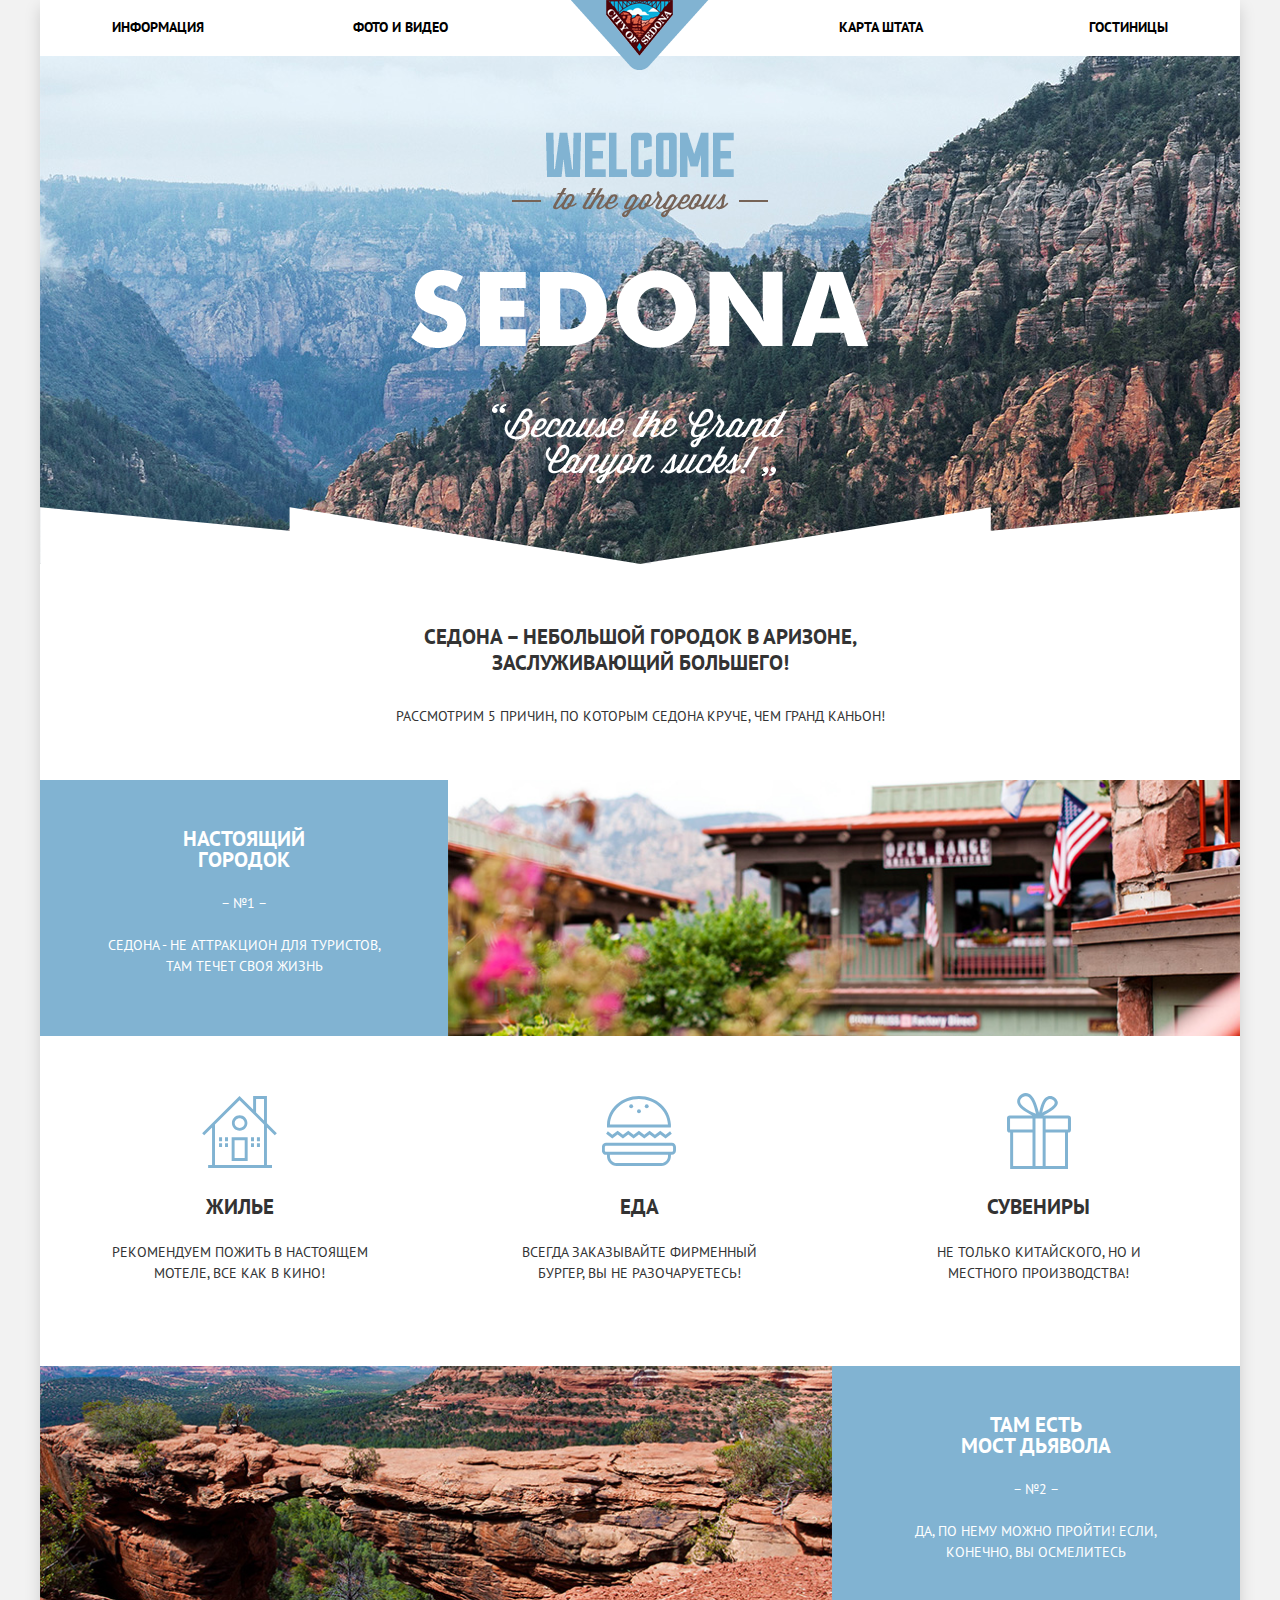
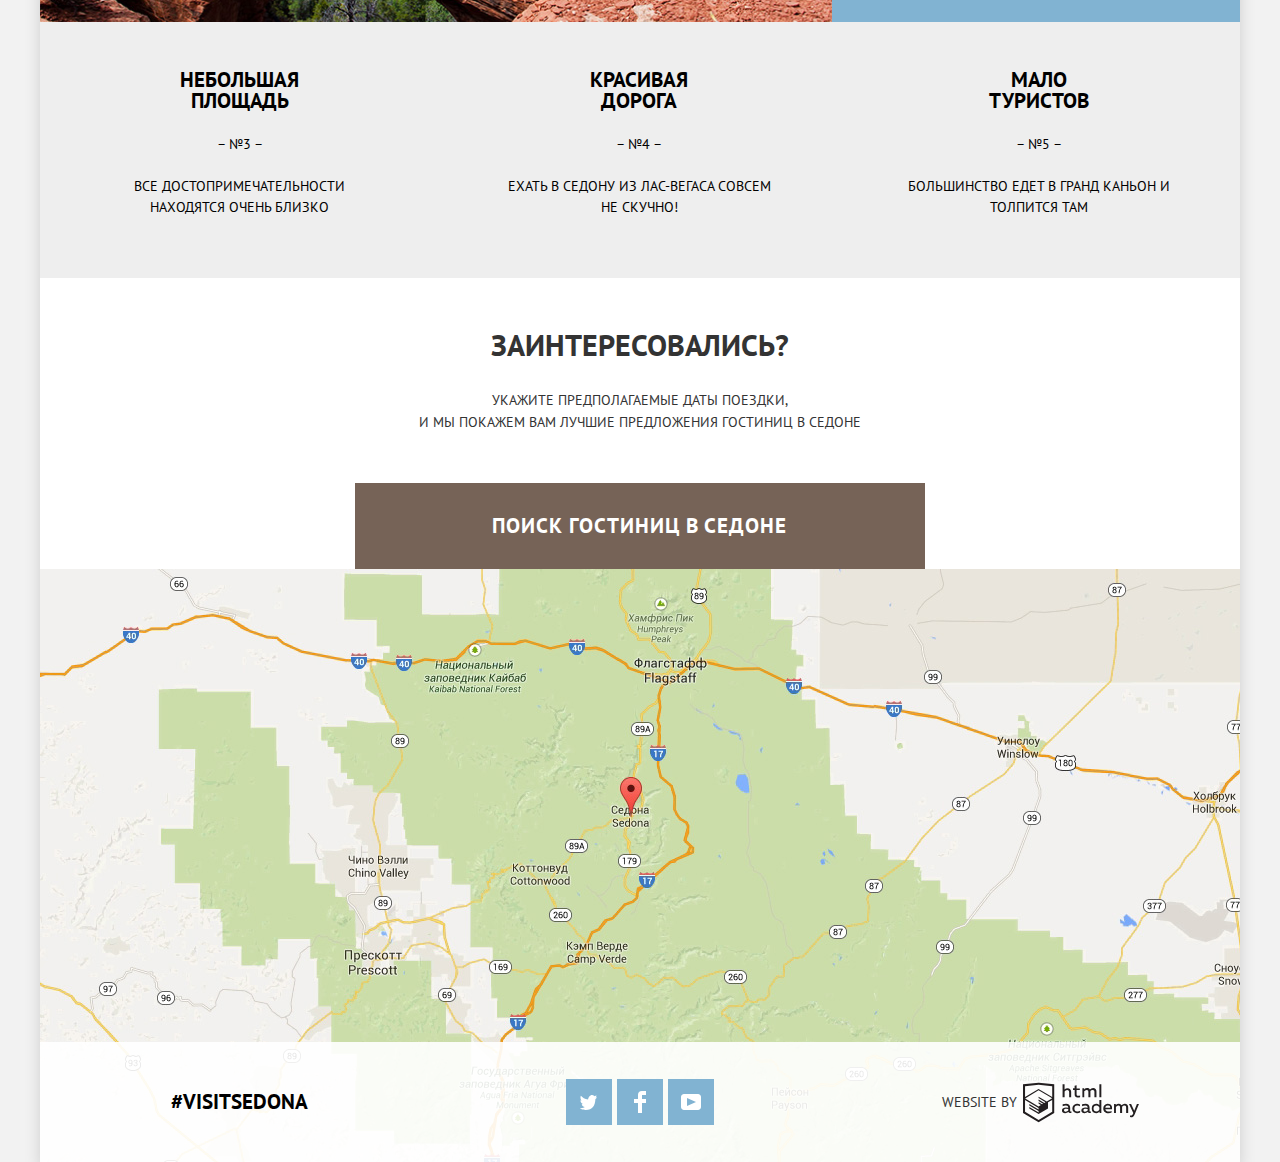
==== commit 148c7892: "Исправила звезды на списки, сделала форму интерактивной." ====
--- a/index.html
+++ b/index.html
@@ -5,7 +5,7 @@
         <title>Добро пожаловать в Седону!</title>
         <link href="https://fonts.googleapis.com/css?family=PT+Sans:400,700&amp;subset=cyrillic" rel="stylesheet">
         <link href="css/normalize.css" rel="stylesheet">
-        <link href="css/style.css" rel="stylesheet">
+        <link href="css/style.min.css" rel="stylesheet">
     </head>
     <body>
         <div class="container">
@@ -98,7 +98,7 @@
                 <section class="hotels-booking">
                     <h2>Заинтересовались?</h2>
                     <p>Укажите предполагаемые даты поездки,<br> и мы покажем вам лучшие предложения гостиниц в Седоне</p>
-                    <input type="button" name="hotels-search" id="hotels-search-field" value="Поиск гостиниц в Седоне">
+                    <input class="open-form-button" type="button" name="hotels-search" id="hotels-search-field" value="Поиск гостиниц в Седоне">
                     <div class="hotels-booking-wrapper">
                         <h2 class="visually-hidden">Форма поиска гостиницы В Седоне</h2>
                         <form class="hotels-booking-form" method="get" action="https://echo.htmlacademy.ru">
@@ -187,5 +187,6 @@
                 </p>
             </footer>
         </div>
+        <script src="js/scripts.min.js"></script>
     </body>
 </html>
--- a/css/style.min.css
+++ b/css/style.min.css
@@ -0,0 +1 @@
+.food-advantage::before,.greeting,.greeting::before,.hotels-advantage::before{background-repeat:no-repeat}.btn-transparent,body{font-family:"PT Sans",Arial,sans-serif;line-height:21px;font-weight:400;font-size:14px;text-transform:uppercase}.hotels-sorting a,a{text-decoration:none}body{margin:0;padding:0;color:#333;background-color:#f2f2f2}img{max-width:100%;height:auto}.btn-transparent{display:inline-block;padding:6px 34px;margin-left:84px;vertical-align:center;text-align:center;color:#fff;background-color:transparent;border:2px solid #fff;border-radius:2px;cursor:pointer}.advantages,.site-navigation{display:-webkit-box;display:-ms-flexbox}.btn-transparent:focus,.btn-transparent:hover{color:#000;background-color:#fff}.visually-hidden:not(:focus):not(:active),input[type=checkbox].visually-hidden,input[type=radio].visually-hidden{position:absolute;width:1px;height:1px;margin:-1px;border:0;padding:0;white-space:nowrap;-webkit-clip-path:inset(100%);clip-path:inset(100%);clip:rect(0 0 0 0);overflow:hidden}.container{position:relative;width:1200px;margin:0 auto;background-color:#fff;-webkit-box-shadow:0 7px 15px 0 rgba(0,1,1,.15);box-shadow:0 7px 15px 0 rgba(0,1,1,.15)}.section-container{padding:0 6%}.main-navigation{position:relative;font-size:14px;line-height:26px;font-weight:700}.advantages h2,.advantages-title h2{font-size:21px;font-weight:700}.site-navigation{position:relative;display:flex;-ms-flex-wrap:wrap;flex-wrap:wrap;margin:0;padding:0;list-style:none}.site-navigation li{-webkit-box-sizing:border-box;box-sizing:border-box;display:block;width:20%;margin:14px 0 16px}.site-navigation li:nth-child(2){padding-left:30px;margin-right:auto}.site-navigation li:nth-child(3){padding-right:34px}.site-navigation a{color:#000}.site-navigation-link-left{text-align:left}.site-navigation-link-right{text-align:right}.site-navigation a:focus,.site-navigation a:hover{color:#81b3d2}.site-navigation a:active{color:rgba(0,0,0,.3)}.site-navigation-current-link a,.site-navigation-current-link a:active,.site-navigation-current-link a:focus,.site-navigation-current-link a:hover{color:#766357;cursor:default}.main-header-logo{position:absolute;top:0;left:50%;width:138px;height:70px;margin-left:-69px;padding:0;z-index:1}.greeting{position:relative;min-height:508px;margin-bottom:60px;text-align:center;background-image:url(../img/index-bg.jpg);background-position:center -57px;background-color:#eee}.greeting::before{content:"";position:absolute;width:100%;height:57px;bottom:0;left:0;background-image:url(../img/index-bg-mask.png);background-position:center center;background-color:transparent}.greeting img{margin-top:76px}.advantages-title{margin-bottom:53px;text-align:center}.advantages-title h2{margin:0 0 30px;line-height:26px}.advantages h2,.advantages p{line-height:21px;text-align:center}.advantages{display:flex;-ms-flex-wrap:wrap;flex-wrap:wrap}.advantages p{font-size:14px}.advantage-with-image{position:relative;display:-webkit-box;display:-ms-flexbox;display:flex;width:100%;min-height:256px;overflow:hidden;background-color:#81b3d2}.advantage-text{-webkit-box-sizing:border-box;box-sizing:border-box;width:34%;padding:48px 60px 34px;color:#fff;background-color:#81b3d2}.advantage-with-image h2{margin:0 0 23px}.advantage-with-image p{margin:0 0 21px}.advantage-image{position:absolute;top:50%;right:0;width:66%;-webkit-transform:translateY(-50%);-ms-transform:translateY(-50%);transform:translateY(-50%)}.advantage-with-image-left{-webkit-box-orient:horizontal;-webkit-box-direction:reverse;-ms-flex-direction:row-reverse;flex-direction:row-reverse}.advantage-with-image-left .advantage-image{left:0}.advantage-image img{display:block}.minor-advantage{position:relative;-webkit-box-sizing:border-box;box-sizing:border-box;width:33.3%;padding:160px 70px 82px}.food-advantage::before,.hotels-advantage::before,.souvenirs-advantage::before{content:"";position:absolute;background-position:top center;background-color:transparent;left:50%}.minor-advantage h2{margin:0 0 25px}.minor-advantage p{margin:0}.hotels-advantage::before{top:60px;width:75px;height:72px;margin-left:-38px;background-image:url(../img/icon-1.svg)}.food-advantage::before{top:60px;width:74px;height:70px;margin-left:-37px;background-image:url(../img/icon-3.svg)}.souvenirs-advantage::before{top:57px;width:64px;height:76px;margin-left:-32px;background-image:url(../img/icon-2.svg);background-repeat:no-repeat}.hotels-booking-form input[type=text],.quantity-button{height:38px;font-family:"PT Sans",Arial,sans-serif;font-weight:700}.filters,.map{background-position:center center;background-repeat:no-repeat}.other-advantage-wrapper{display:-webkit-box;display:-ms-flexbox;display:flex;background-color:#eee}.other-advantage{position:relative;-webkit-box-sizing:border-box;box-sizing:border-box;width:33.3%;padding:47px 65px 39px;color:#000;background-color:#eee;z-index:10}.other-advantage h2{margin:0 0 23px;padding:0 70px}.other-advantage p{margin:0 0 21px}.hotels-booking h2,.hotels-booking p{margin:0;background-color:#fff;position:relative;z-index:10}.hotels-booking{position:relative;text-align:center}.hotels-booking h2{padding-top:49px;padding-bottom:26px;font-size:30px;line-height:36px;font-weight:700}.hotels-booking p{padding-bottom:50px;line-height:22px}.open-form-button{position:relative;padding:30px 138px 30px 137px;font-family:"PT Sans",Arial,sans-serif;font-size:21px;line-height:26px;font-weight:700;text-align:center;letter-spacing:.9px;color:#fff;text-transform:uppercase;background-color:#766357;border:none;z-index:10;cursor:pointer}.open-form-button:focus,.open-form-button:hover{background-color:#604e43}.open-form-button:active{color:rgba(255,255,255,.3);background-color:#503e33}@-webkit-keyframes bounce{0%{-webkit-transform:translateY(-100%);transform:translateY(-100%)}70%{-webkit-transform:translateY(30px);transform:translateY(30px)}90%{-webkit-transform:translateY(-10px);transform:translateY(-10px)}100%{-webkit-transform:translateY(0);transform:translateY(0)}}@keyframes bounce{0%{-webkit-transform:translateY(-100%);transform:translateY(-100%)}70%{-webkit-transform:translateY(30px);transform:translateY(30px)}90%{-webkit-transform:translateY(-10px);transform:translateY(-10px)}100%{-webkit-transform:translateY(0);transform:translateY(0)}}.hotels-booking-wrapper{display:none;-webkit-box-sizing:border-box;box-sizing:border-box;position:absolute;left:50%;width:570px;margin-left:-285px;padding:55px 56px;line-height:26px;font-weight:700;text-align:left;background-color:#fff;-webkit-box-shadow:0 7px 15px 0 rgba(0,1,1,.15);box-shadow:0 7px 15px 0 rgba(0,1,1,.15)}.hotels-booking-wrapper-show{display:block;-webkit-animation:bounce .6s;animation:bounce .6s}.hotels-booking-form .date,.quantity{display:-webkit-box;display:-ms-flexbox}.hotels-booking-form input[type=text]{-webkit-box-sizing:border-box;box-sizing:border-box;padding:7px 15px;vertical-align:middle;font-size:14px;line-height:26px;color:#000;text-transform:uppercase;background-color:#f2f2f2;border:none}.hotels-booking-form .date{position:relative;display:flex;-ms-flex-wrap:wrap;flex-wrap:wrap;-webkit-box-pack:justify;-ms-flex-pack:justify;justify-content:space-between;-webkit-box-align:center;-ms-flex-align:center;align-items:center;margin-bottom:29px}.date label,.open-calendar svg{display:block}.date label{padding:6px 0;margin-right:12px;letter-spacing:.3px}.date input{width:348px;text-align:left}.quantity-button,.quantity-input{width:39px;text-align:center}.date input:hover{background-color:#ebebeb}.date input:focus,input[type=text]:focus+.open-calendar{background-color:#fff}.date input:focus{padding-left:13px;line-height:26px;border:2px solid #e5e5e5;outline:0}.open-calendar{position:absolute;top:8px;right:8px}.open-calendar:hover path{fill:#000}.footer-copyright:focus path,.footer-copyright:hover path,.open-calendar:active path{fill:#81b3d2}.quantity{display:flex;-webkit-box-pack:justify;-ms-flex-pack:justify;justify-content:space-between;margin-bottom:56px}.quantity-field,.quantity-wrapper{display:-webkit-box;display:-ms-flexbox}.quantity-wrapper{display:flex;-webkit-box-pack:justify;-ms-flex-pack:justify;justify-content:space-between;-webkit-box-align:center;-ms-flex-align:center;align-items:center;-webkit-box-sizing:border-box;box-sizing:border-box}.quantity-wrapper label{margin-right:24px}.quantity-wrapper:first-child label{margin-right:39px}.quantity-field{display:flex}.quantity-button{display:-webkit-box;display:-ms-flexbox;display:flex;-webkit-box-align:center;-ms-flex-align:center;align-items:center;-webkit-box-sizing:border-box;box-sizing:border-box;padding-left:11px;font-size:23px;color:#a9a9a9;background-color:#f2f2f2;border:none;cursor:pointer}.quantity-button:focus,.quantity-button:hover{color:#000}.quantity-button:active{color:#81b3d2}.hotels-booking-form button[type=submit]{display:block;width:100%;padding:16px 10px;margin-top:10px;font-family:"PT Sans",Arial,sans-serif;font-size:21px;line-height:26px;font-weight:700;text-align:center;color:#fff;text-transform:uppercase;background-color:#81b3d2;border:none;cursor:pointer}.hotels-booking-form button[type=submit]:focus,.hotels-booking-form button[type=submit]:hover{background-color:#669ec0}.hotels-booking-form button[type=submit]:active{color:rgba(255,255,255,.3);background-color:#5496bd}.map{height:593px;background-image:url(../img/map.jpg);background-color:#eee}.filters{color:#fff;background-image:url(../img/hotels-bg.jpg);background-size:cover;background-color:#81b3d2}.filters form{display:-webkit-box;display:-ms-flexbox;display:flex;padding-top:25px;padding-bottom:6px}.filters fieldset{padding:0;border:none}.filters .checkboxes{width:180px;margin:0 75px 0 0}.filters .price-submit{width:316px;margin-left:auto}.filters legend{margin-bottom:27px;font-size:16px;line-height:21px;font-weight:700}.filters ul{padding:0;margin:0;list-style:none}.filter-option label{position:relative;display:block;padding-left:41px;margin-bottom:25px;cursor:pointer}.filter-input-checkbox+label::before,.filter-input-checkbox:checked+label::before{position:absolute;top:-1px;left:1px;height:23px;background-repeat:no-repeat;background-position:center center;content:""}.filter-input-checkbox+label::before{width:23px;background-image:url(../img/checkbox-off.svg);background-color:transparent}.filter-input-checkbox:checked+label::before{width:27px;background-image:url(../img/checkbox-on.svg)}.filter-input-checkbox:focus+label::before{outline:dotted thin;outline:-webkit-focus-ring-color auto 5px}.filter-input:disabled+label{color:rgba(255,255,255,.3)}.filter-input:disabled+label::before{background-image:url(../img/checkbox-off-disabled.svg)}.filter-input:checked:disabled+label::before{background-image:url(../img/checkbox-on-disabled.svg)}.filter-range{width:315px;margin:0}.filter-range legend{margin-bottom:11px}.price-controls{position:relative;height:33px;margin-bottom:20px;border:2px solid #fff;border-radius:2px}.price-controls::after{content:"";position:absolute;top:50%;left:50%;width:2px;height:22px;background:#fff;-webkit-transform:translate(-50%,-50%);-ms-transform:translate(-50%,-50%);transform:translate(-50%,-50%)}.price-controls label{display:inline-block;font-size:14px;line-height:32px;vertical-align:center;cursor:pointer}.price-controls .min-price{margin-right:-2px}.price-controls .max-price,.price-controls .min-price{width:90px;padding-left:60px}.price-controls input{width:50px;height:32px;margin:0;color:inherit;font:inherit;background:0 0;border:none}.range-controls{position:relative;margin-bottom:32px}.range-controls .scale{height:2px;background:rgba(255,255,255,.3)}.range-controls .bar{width:80%;height:2px;background:#fff}.range-toggle,.sorting-button{background-color:transparent;cursor:pointer}.range-toggle,.sorting-button,.stars li{background-repeat:no-repeat;background-position:center center}.range-toggle{position:absolute;top:-9px;width:20px;height:23px;background-image:url(../img/filter-button.svg)}.range-toggle:hover{top:-10px;width:21px;height:24px;background-image:url(../img/filter-button-hover.svg)}.range-toggle-min{left:0}.range-toggle-max{left:80%}.hotels-sorting{padding:29px 0}.hotels-sorting .section-container{display:-webkit-box;display:-ms-flexbox;display:flex;-webkit-box-align:center;-ms-flex-align:center;align-items:center}.hotels-sorting h2{margin:0 49px 0 0;font-size:21px;line-height:28px;font-weight:700;color:#000}.hotels-sorting .sorting-title{margin:0 40px 0 0;font-size:12px;line-height:13px;color:#000}.hotels-sorting ul{display:-webkit-box;display:-ms-flexbox;display:flex;padding:0;margin:0;list-style:none}.sorting-item{display:block;margin-right:33px}.hotels-sorting a{font-size:12px;line-height:18px;color:rgba(0,0,0,.3);border-bottom:1px dotted #81b3d2}.footer-hashtag,.hotel-description .hotel-name{font-size:21px;line-height:26px;font-weight:700}.hotels-sorting a:focus,.hotels-sorting a:hover{color:#81b3d2}.hotels-sorting a:active{color:#000;border-bottom:none}.current-sorting-item a{color:#81b3d2;border-bottom:none}.current-sorting-item a:active{color:#81b3d2}.sorting-buttons{margin-left:auto}.sorting-button{width:11px;height:10px;border:none;background-image:url(../img/icon-dir.svg)}.sorting-button-down{margin-right:5px;-webkit-transform:rotate(180deg);-ms-transform:rotate(180deg);transform:rotate(180deg)}.sorting-button:hover{background-image:url(../img/icon-dir-hover.svg)}.sorting-button-active,.sorting-button:active{background-image:url(../img/icon-dir-active.svg)}.sorting-button:active{outline:0}.hotels-items{padding:0;margin:0;list-style:none}.hotels-items>li{border-top:1px solid #e5e5e5}.hotels-items>li:last-child{border-bottom:1px solid #e5e5e5}.hotels-items .section-container{display:-webkit-box;display:-ms-flexbox;display:flex}.hotel-image{margin:30px 32px 24px 0}.hotel-description{margin-top:26px}.hotel-description p{margin:0}.hotel-description .hotel-name{display:block;margin-bottom:6px;color:#000}.grade,.hotel-description-wrapper{display:-webkit-box;display:-ms-flexbox}.hotel-description .hotel-name:focus,.hotel-description .hotel-name:hover{color:#81b3d2}.hotel-description .hotel-name:active{color:rgba(0,0,0,.3)}.hotel-description-wrapper{display:flex}.hotel-description-wrapper>div:first-child{margin-right:5px}.hotel-description-wrapper p:first-child{margin-bottom:17px}.hotel-description .read-more-link{padding:4px 17px;color:#fff;font-weight:700;background-color:#81b3d2}.hotel-description .read-more-link:focus,.hotel-description .read-more-link:hover{background-color:#669ec0}.hotel-description .read-more-link:active{color:rgba(255,255,255,.3);background-color:#5496bd}.hotel-description .booking-link{padding:4px 17px;color:#fff;font-weight:700;background-color:#766357}.hotel-description .booking-link:focus,.hotel-description .booking-link:hover{background-color:#604e43}.hotel-description .booking-link:active{color:rgba(255,255,255,.3);background-color:#503e33}.grade{display:flex;-webkit-box-orient:vertical;-webkit-box-direction:normal;-ms-flex-direction:column;flex-direction:column;-webkit-box-align:end;-ms-flex-align:end;align-items:flex-end;padding-top:30px;margin-left:auto}.stars{display:-webkit-box;display:-ms-flexbox;display:flex;-webkit-box-pack:end;-ms-flex-pack:end;justify-content:flex-end;height:17px;padding:0;margin:0 0 46px;list-style:none}.stars li{display:block;width:18px;height:17px;margin-left:6px;text-indent:-2000px;background-image:url(../img/star.svg);background-color:transparent}.footer-hashtag,.main-footer{display:-webkit-box;display:-ms-flexbox}.grade .rating{padding:3px 13px;background-color:#f2f2f2}.main-footer{display:flex;padding:37px 0}.footer-hashtag{display:flex;-webkit-box-pack:center;-ms-flex-pack:center;justify-content:center;-webkit-box-align:center;-ms-flex-align:center;align-items:center;width:33.3%;margin:0;color:#000}.footer-social,.social-button{display:-webkit-box;display:-ms-flexbox}.footer-social{display:flex;-ms-flex-wrap:wrap;flex-wrap:wrap;-webkit-box-pack:center;-ms-flex-pack:center;justify-content:center;width:33.3%;padding:0 0 0 5px;margin:0;list-style:none}.social-button{display:flex;-webkit-box-align:center;-ms-flex-align:center;align-items:center;-webkit-box-pack:center;-ms-flex-pack:center;justify-content:center;width:46px;height:46px;margin-right:5px;background-color:#81b3d2;cursor:pointer}.social-button:focus,.social-button:hover{background-color:#669ec0}.social-button:active{background-color:#5496bd}.social-button:active svg{opacity:.3}.footer-copyright{display:-webkit-box;display:-ms-flexbox;display:flex;-webkit-box-pack:center;-ms-flex-pack:center;justify-content:center;-webkit-box-align:center;-ms-flex-align:center;align-items:center;width:33.3%;margin:0}.footer-copyright span{margin-right:6px}.footer-copyright svg{display:block;width:116px;height:45px}.footer-copyright:active path{fill:#bdbbbc}.index-footer{position:absolute;bottom:0;width:1200px;background-color:rgba(255,255,255,.9)}iframe{border:none}
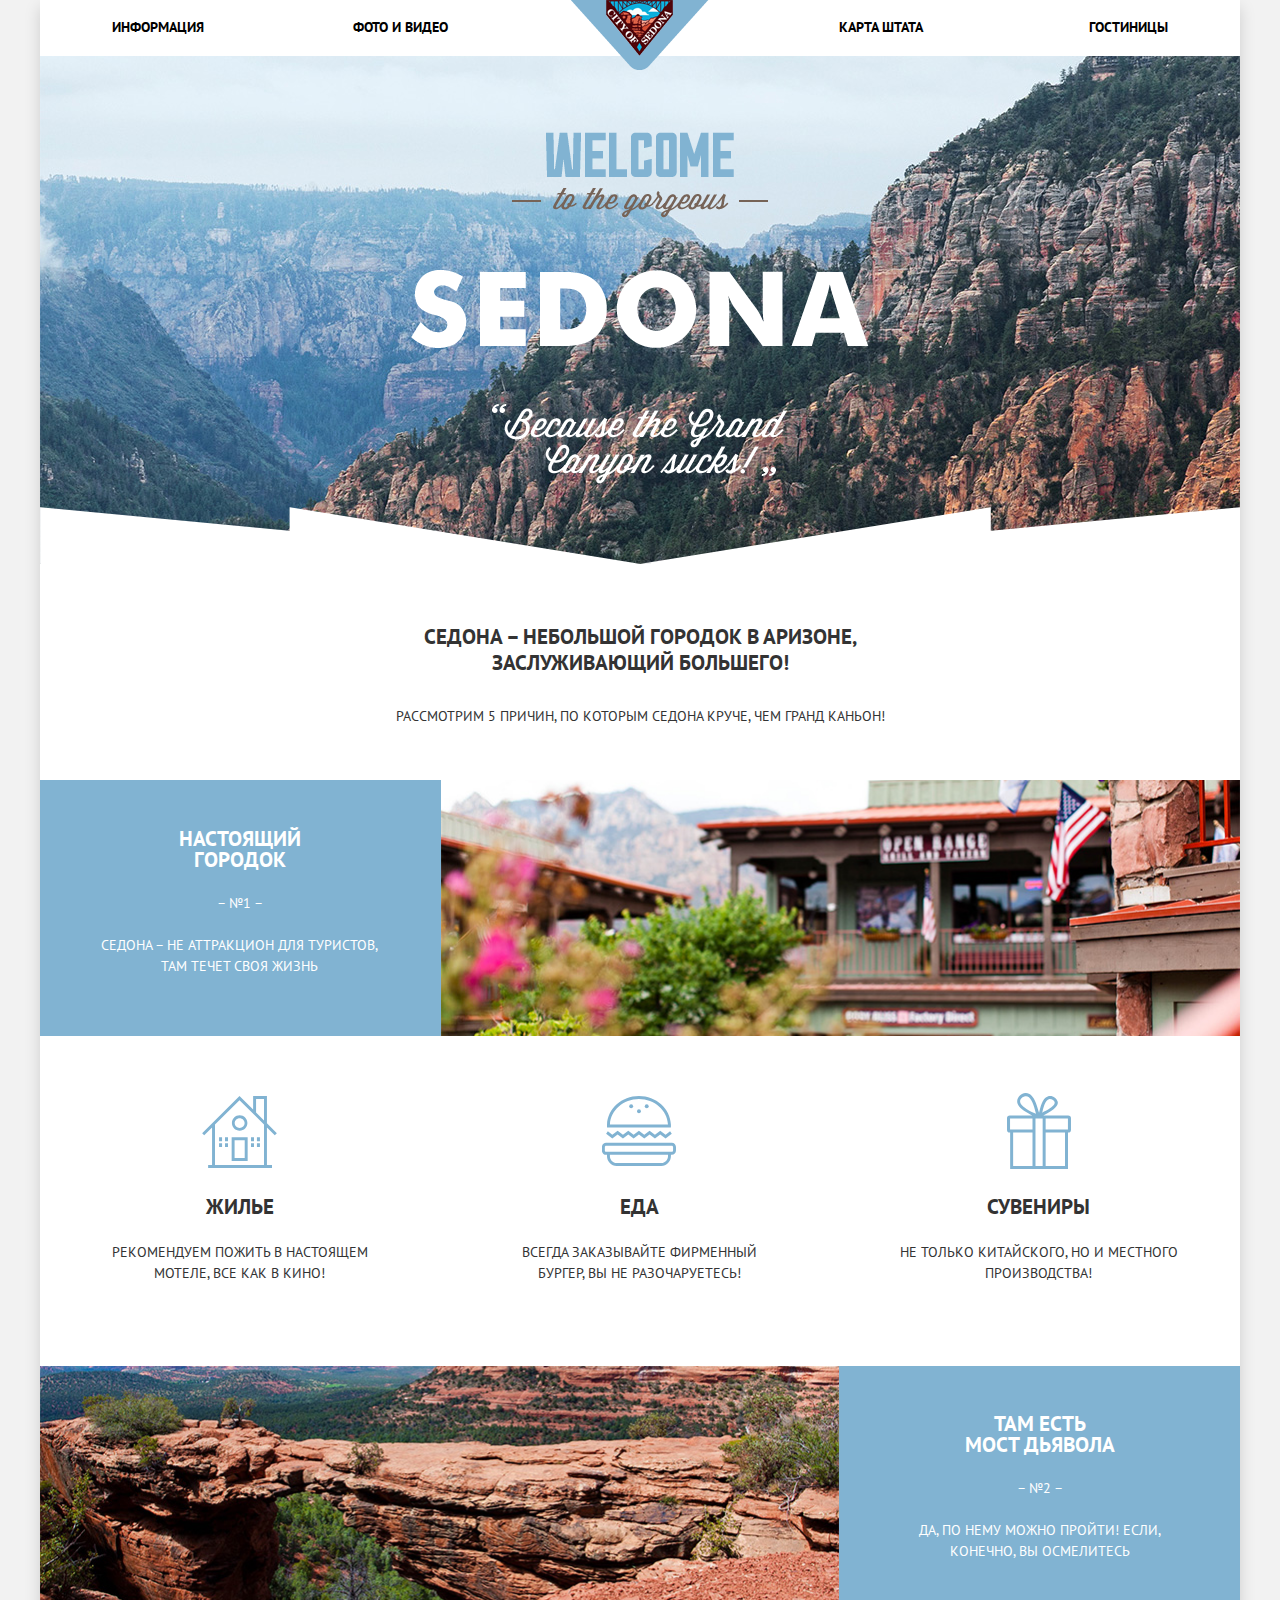
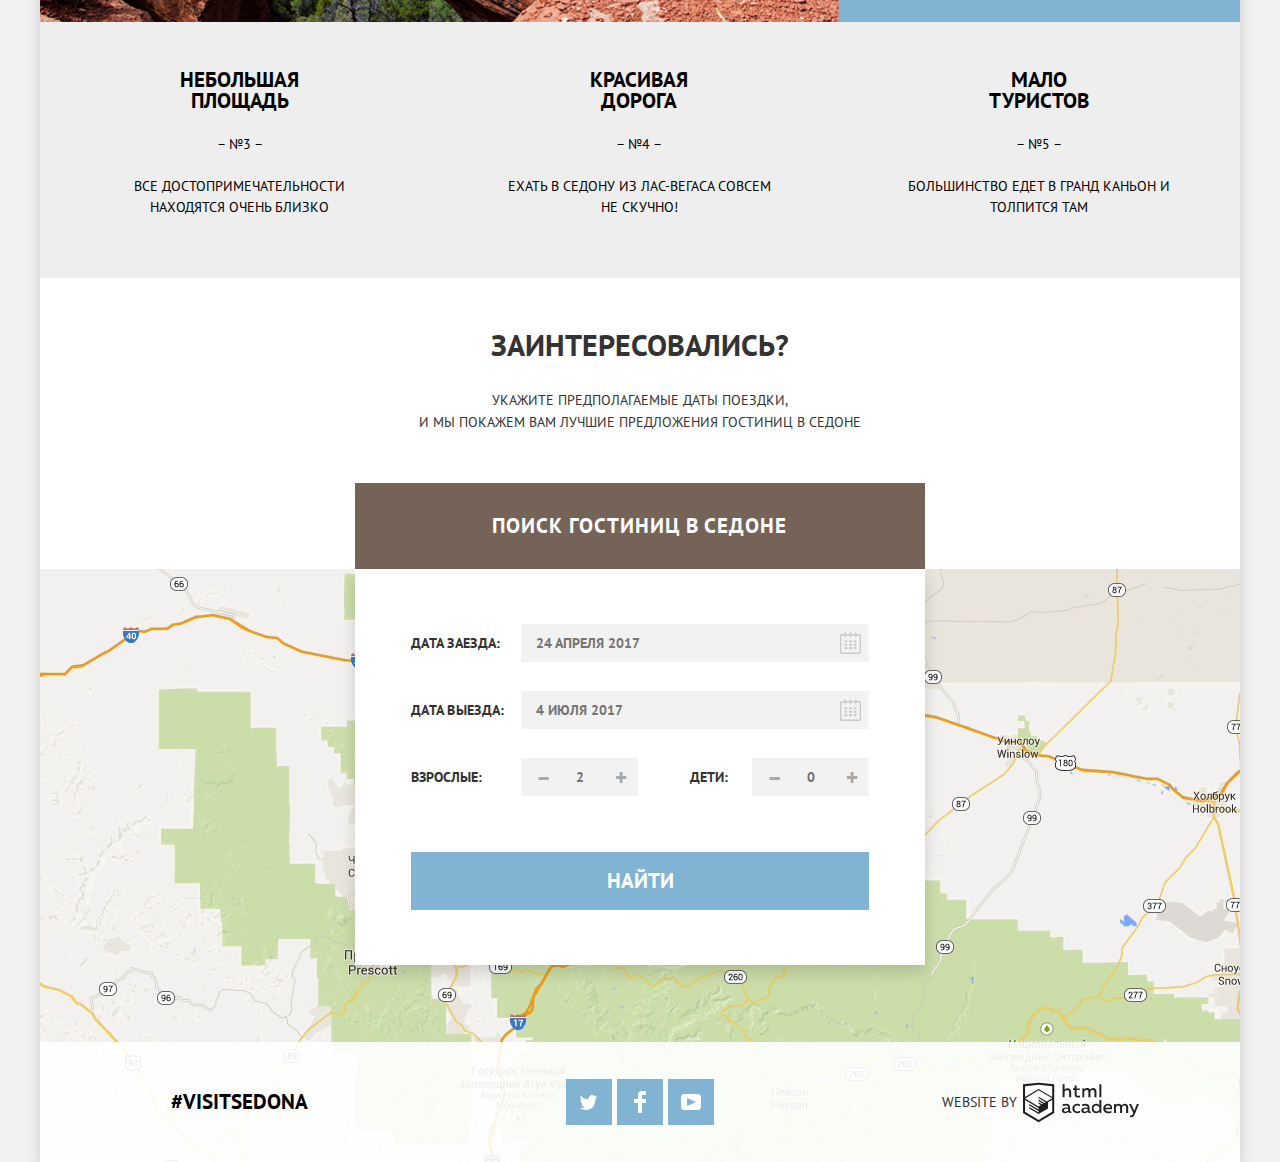
==== commit 86df7bd5: "Исправила отступы,  добавила оформление фокуса на поле." ====
--- a/index.html
+++ b/index.html
@@ -49,7 +49,7 @@
                         <div class="advantage-text">
                             <h2>Настоящий<br> городок</h2>
                             <p>&ndash; №1 &ndash;</p>
-                            <p>Седона - не аттракцион для туристов, там течет своя жизнь</p>
+                            <p>Седона &ndash; не аттракцион для туристов, там течет своя жизнь</p>
                         </div>
                         <div class="advantage-image">
                             <img src="img/real-town.jpg" width="800" height="400" alt="Вид города Седоны">
@@ -67,7 +67,7 @@
                         <h2>Сувениры</h2>
                         <p>Не только китайского, но и местного производства!</p>
                     </div>
-                    <div class="advantage-with-image advantage-with-image-left">
+                    <div class="advantage-with-image advantage-with-image-left devil-bridge-advantage">
                         <div class="advantage-image">
                             <img src="img/devil-bridge.jpg" width="800" height="400" alt="Вид города Седоны">
                         </div>
--- a/css/style.min.css
+++ b/css/style.min.css
@@ -1 +1 @@
-.food-advantage::before,.greeting,.greeting::before,.hotels-advantage::before{background-repeat:no-repeat}.btn-transparent,body{font-family:"PT Sans",Arial,sans-serif;line-height:21px;font-weight:400;font-size:14px;text-transform:uppercase}.hotels-sorting a,a{text-decoration:none}body{margin:0;padding:0;color:#333;background-color:#f2f2f2}img{max-width:100%;height:auto}.btn-transparent{display:inline-block;padding:6px 34px;margin-left:84px;vertical-align:center;text-align:center;color:#fff;background-color:transparent;border:2px solid #fff;border-radius:2px;cursor:pointer}.advantages,.site-navigation{display:-webkit-box;display:-ms-flexbox}.btn-transparent:focus,.btn-transparent:hover{color:#000;background-color:#fff}.visually-hidden:not(:focus):not(:active),input[type=checkbox].visually-hidden,input[type=radio].visually-hidden{position:absolute;width:1px;height:1px;margin:-1px;border:0;padding:0;white-space:nowrap;-webkit-clip-path:inset(100%);clip-path:inset(100%);clip:rect(0 0 0 0);overflow:hidden}.container{position:relative;width:1200px;margin:0 auto;background-color:#fff;-webkit-box-shadow:0 7px 15px 0 rgba(0,1,1,.15);box-shadow:0 7px 15px 0 rgba(0,1,1,.15)}.section-container{padding:0 6%}.main-navigation{position:relative;font-size:14px;line-height:26px;font-weight:700}.advantages h2,.advantages-title h2{font-size:21px;font-weight:700}.site-navigation{position:relative;display:flex;-ms-flex-wrap:wrap;flex-wrap:wrap;margin:0;padding:0;list-style:none}.site-navigation li{-webkit-box-sizing:border-box;box-sizing:border-box;display:block;width:20%;margin:14px 0 16px}.site-navigation li:nth-child(2){padding-left:30px;margin-right:auto}.site-navigation li:nth-child(3){padding-right:34px}.site-navigation a{color:#000}.site-navigation-link-left{text-align:left}.site-navigation-link-right{text-align:right}.site-navigation a:focus,.site-navigation a:hover{color:#81b3d2}.site-navigation a:active{color:rgba(0,0,0,.3)}.site-navigation-current-link a,.site-navigation-current-link a:active,.site-navigation-current-link a:focus,.site-navigation-current-link a:hover{color:#766357;cursor:default}.main-header-logo{position:absolute;top:0;left:50%;width:138px;height:70px;margin-left:-69px;padding:0;z-index:1}.greeting{position:relative;min-height:508px;margin-bottom:60px;text-align:center;background-image:url(../img/index-bg.jpg);background-position:center -57px;background-color:#eee}.greeting::before{content:"";position:absolute;width:100%;height:57px;bottom:0;left:0;background-image:url(../img/index-bg-mask.png);background-position:center center;background-color:transparent}.greeting img{margin-top:76px}.advantages-title{margin-bottom:53px;text-align:center}.advantages-title h2{margin:0 0 30px;line-height:26px}.advantages h2,.advantages p{line-height:21px;text-align:center}.advantages{display:flex;-ms-flex-wrap:wrap;flex-wrap:wrap}.advantages p{font-size:14px}.advantage-with-image{position:relative;display:-webkit-box;display:-ms-flexbox;display:flex;width:100%;min-height:256px;overflow:hidden;background-color:#81b3d2}.advantage-text{-webkit-box-sizing:border-box;box-sizing:border-box;width:34%;padding:48px 60px 34px;color:#fff;background-color:#81b3d2}.advantage-with-image h2{margin:0 0 23px}.advantage-with-image p{margin:0 0 21px}.advantage-image{position:absolute;top:50%;right:0;width:66%;-webkit-transform:translateY(-50%);-ms-transform:translateY(-50%);transform:translateY(-50%)}.advantage-with-image-left{-webkit-box-orient:horizontal;-webkit-box-direction:reverse;-ms-flex-direction:row-reverse;flex-direction:row-reverse}.advantage-with-image-left .advantage-image{left:0}.advantage-image img{display:block}.minor-advantage{position:relative;-webkit-box-sizing:border-box;box-sizing:border-box;width:33.3%;padding:160px 70px 82px}.food-advantage::before,.hotels-advantage::before,.souvenirs-advantage::before{content:"";position:absolute;background-position:top center;background-color:transparent;left:50%}.minor-advantage h2{margin:0 0 25px}.minor-advantage p{margin:0}.hotels-advantage::before{top:60px;width:75px;height:72px;margin-left:-38px;background-image:url(../img/icon-1.svg)}.food-advantage::before{top:60px;width:74px;height:70px;margin-left:-37px;background-image:url(../img/icon-3.svg)}.souvenirs-advantage::before{top:57px;width:64px;height:76px;margin-left:-32px;background-image:url(../img/icon-2.svg);background-repeat:no-repeat}.hotels-booking-form input[type=text],.quantity-button{height:38px;font-family:"PT Sans",Arial,sans-serif;font-weight:700}.filters,.map{background-position:center center;background-repeat:no-repeat}.other-advantage-wrapper{display:-webkit-box;display:-ms-flexbox;display:flex;background-color:#eee}.other-advantage{position:relative;-webkit-box-sizing:border-box;box-sizing:border-box;width:33.3%;padding:47px 65px 39px;color:#000;background-color:#eee;z-index:10}.other-advantage h2{margin:0 0 23px;padding:0 70px}.other-advantage p{margin:0 0 21px}.hotels-booking h2,.hotels-booking p{margin:0;background-color:#fff;position:relative;z-index:10}.hotels-booking{position:relative;text-align:center}.hotels-booking h2{padding-top:49px;padding-bottom:26px;font-size:30px;line-height:36px;font-weight:700}.hotels-booking p{padding-bottom:50px;line-height:22px}.open-form-button{position:relative;padding:30px 138px 30px 137px;font-family:"PT Sans",Arial,sans-serif;font-size:21px;line-height:26px;font-weight:700;text-align:center;letter-spacing:.9px;color:#fff;text-transform:uppercase;background-color:#766357;border:none;z-index:10;cursor:pointer}.open-form-button:focus,.open-form-button:hover{background-color:#604e43}.open-form-button:active{color:rgba(255,255,255,.3);background-color:#503e33}@-webkit-keyframes bounce{0%{-webkit-transform:translateY(-100%);transform:translateY(-100%)}70%{-webkit-transform:translateY(30px);transform:translateY(30px)}90%{-webkit-transform:translateY(-10px);transform:translateY(-10px)}100%{-webkit-transform:translateY(0);transform:translateY(0)}}@keyframes bounce{0%{-webkit-transform:translateY(-100%);transform:translateY(-100%)}70%{-webkit-transform:translateY(30px);transform:translateY(30px)}90%{-webkit-transform:translateY(-10px);transform:translateY(-10px)}100%{-webkit-transform:translateY(0);transform:translateY(0)}}.hotels-booking-wrapper{display:none;-webkit-box-sizing:border-box;box-sizing:border-box;position:absolute;left:50%;width:570px;margin-left:-285px;padding:55px 56px;line-height:26px;font-weight:700;text-align:left;background-color:#fff;-webkit-box-shadow:0 7px 15px 0 rgba(0,1,1,.15);box-shadow:0 7px 15px 0 rgba(0,1,1,.15)}.hotels-booking-wrapper-show{display:block;-webkit-animation:bounce .6s;animation:bounce .6s}.hotels-booking-form .date,.quantity{display:-webkit-box;display:-ms-flexbox}.hotels-booking-form input[type=text]{-webkit-box-sizing:border-box;box-sizing:border-box;padding:7px 15px;vertical-align:middle;font-size:14px;line-height:26px;color:#000;text-transform:uppercase;background-color:#f2f2f2;border:none}.hotels-booking-form .date{position:relative;display:flex;-ms-flex-wrap:wrap;flex-wrap:wrap;-webkit-box-pack:justify;-ms-flex-pack:justify;justify-content:space-between;-webkit-box-align:center;-ms-flex-align:center;align-items:center;margin-bottom:29px}.date label,.open-calendar svg{display:block}.date label{padding:6px 0;margin-right:12px;letter-spacing:.3px}.date input{width:348px;text-align:left}.quantity-button,.quantity-input{width:39px;text-align:center}.date input:hover{background-color:#ebebeb}.date input:focus,input[type=text]:focus+.open-calendar{background-color:#fff}.date input:focus{padding-left:13px;line-height:26px;border:2px solid #e5e5e5;outline:0}.open-calendar{position:absolute;top:8px;right:8px}.open-calendar:hover path{fill:#000}.footer-copyright:focus path,.footer-copyright:hover path,.open-calendar:active path{fill:#81b3d2}.quantity{display:flex;-webkit-box-pack:justify;-ms-flex-pack:justify;justify-content:space-between;margin-bottom:56px}.quantity-field,.quantity-wrapper{display:-webkit-box;display:-ms-flexbox}.quantity-wrapper{display:flex;-webkit-box-pack:justify;-ms-flex-pack:justify;justify-content:space-between;-webkit-box-align:center;-ms-flex-align:center;align-items:center;-webkit-box-sizing:border-box;box-sizing:border-box}.quantity-wrapper label{margin-right:24px}.quantity-wrapper:first-child label{margin-right:39px}.quantity-field{display:flex}.quantity-button{display:-webkit-box;display:-ms-flexbox;display:flex;-webkit-box-align:center;-ms-flex-align:center;align-items:center;-webkit-box-sizing:border-box;box-sizing:border-box;padding-left:11px;font-size:23px;color:#a9a9a9;background-color:#f2f2f2;border:none;cursor:pointer}.quantity-button:focus,.quantity-button:hover{color:#000}.quantity-button:active{color:#81b3d2}.hotels-booking-form button[type=submit]{display:block;width:100%;padding:16px 10px;margin-top:10px;font-family:"PT Sans",Arial,sans-serif;font-size:21px;line-height:26px;font-weight:700;text-align:center;color:#fff;text-transform:uppercase;background-color:#81b3d2;border:none;cursor:pointer}.hotels-booking-form button[type=submit]:focus,.hotels-booking-form button[type=submit]:hover{background-color:#669ec0}.hotels-booking-form button[type=submit]:active{color:rgba(255,255,255,.3);background-color:#5496bd}.map{height:593px;background-image:url(../img/map.jpg);background-color:#eee}.filters{color:#fff;background-image:url(../img/hotels-bg.jpg);background-size:cover;background-color:#81b3d2}.filters form{display:-webkit-box;display:-ms-flexbox;display:flex;padding-top:25px;padding-bottom:6px}.filters fieldset{padding:0;border:none}.filters .checkboxes{width:180px;margin:0 75px 0 0}.filters .price-submit{width:316px;margin-left:auto}.filters legend{margin-bottom:27px;font-size:16px;line-height:21px;font-weight:700}.filters ul{padding:0;margin:0;list-style:none}.filter-option label{position:relative;display:block;padding-left:41px;margin-bottom:25px;cursor:pointer}.filter-input-checkbox+label::before,.filter-input-checkbox:checked+label::before{position:absolute;top:-1px;left:1px;height:23px;background-repeat:no-repeat;background-position:center center;content:""}.filter-input-checkbox+label::before{width:23px;background-image:url(../img/checkbox-off.svg);background-color:transparent}.filter-input-checkbox:checked+label::before{width:27px;background-image:url(../img/checkbox-on.svg)}.filter-input-checkbox:focus+label::before{outline:dotted thin;outline:-webkit-focus-ring-color auto 5px}.filter-input:disabled+label{color:rgba(255,255,255,.3)}.filter-input:disabled+label::before{background-image:url(../img/checkbox-off-disabled.svg)}.filter-input:checked:disabled+label::before{background-image:url(../img/checkbox-on-disabled.svg)}.filter-range{width:315px;margin:0}.filter-range legend{margin-bottom:11px}.price-controls{position:relative;height:33px;margin-bottom:20px;border:2px solid #fff;border-radius:2px}.price-controls::after{content:"";position:absolute;top:50%;left:50%;width:2px;height:22px;background:#fff;-webkit-transform:translate(-50%,-50%);-ms-transform:translate(-50%,-50%);transform:translate(-50%,-50%)}.price-controls label{display:inline-block;font-size:14px;line-height:32px;vertical-align:center;cursor:pointer}.price-controls .min-price{margin-right:-2px}.price-controls .max-price,.price-controls .min-price{width:90px;padding-left:60px}.price-controls input{width:50px;height:32px;margin:0;color:inherit;font:inherit;background:0 0;border:none}.range-controls{position:relative;margin-bottom:32px}.range-controls .scale{height:2px;background:rgba(255,255,255,.3)}.range-controls .bar{width:80%;height:2px;background:#fff}.range-toggle,.sorting-button{background-color:transparent;cursor:pointer}.range-toggle,.sorting-button,.stars li{background-repeat:no-repeat;background-position:center center}.range-toggle{position:absolute;top:-9px;width:20px;height:23px;background-image:url(../img/filter-button.svg)}.range-toggle:hover{top:-10px;width:21px;height:24px;background-image:url(../img/filter-button-hover.svg)}.range-toggle-min{left:0}.range-toggle-max{left:80%}.hotels-sorting{padding:29px 0}.hotels-sorting .section-container{display:-webkit-box;display:-ms-flexbox;display:flex;-webkit-box-align:center;-ms-flex-align:center;align-items:center}.hotels-sorting h2{margin:0 49px 0 0;font-size:21px;line-height:28px;font-weight:700;color:#000}.hotels-sorting .sorting-title{margin:0 40px 0 0;font-size:12px;line-height:13px;color:#000}.hotels-sorting ul{display:-webkit-box;display:-ms-flexbox;display:flex;padding:0;margin:0;list-style:none}.sorting-item{display:block;margin-right:33px}.hotels-sorting a{font-size:12px;line-height:18px;color:rgba(0,0,0,.3);border-bottom:1px dotted #81b3d2}.footer-hashtag,.hotel-description .hotel-name{font-size:21px;line-height:26px;font-weight:700}.hotels-sorting a:focus,.hotels-sorting a:hover{color:#81b3d2}.hotels-sorting a:active{color:#000;border-bottom:none}.current-sorting-item a{color:#81b3d2;border-bottom:none}.current-sorting-item a:active{color:#81b3d2}.sorting-buttons{margin-left:auto}.sorting-button{width:11px;height:10px;border:none;background-image:url(../img/icon-dir.svg)}.sorting-button-down{margin-right:5px;-webkit-transform:rotate(180deg);-ms-transform:rotate(180deg);transform:rotate(180deg)}.sorting-button:hover{background-image:url(../img/icon-dir-hover.svg)}.sorting-button-active,.sorting-button:active{background-image:url(../img/icon-dir-active.svg)}.sorting-button:active{outline:0}.hotels-items{padding:0;margin:0;list-style:none}.hotels-items>li{border-top:1px solid #e5e5e5}.hotels-items>li:last-child{border-bottom:1px solid #e5e5e5}.hotels-items .section-container{display:-webkit-box;display:-ms-flexbox;display:flex}.hotel-image{margin:30px 32px 24px 0}.hotel-description{margin-top:26px}.hotel-description p{margin:0}.hotel-description .hotel-name{display:block;margin-bottom:6px;color:#000}.grade,.hotel-description-wrapper{display:-webkit-box;display:-ms-flexbox}.hotel-description .hotel-name:focus,.hotel-description .hotel-name:hover{color:#81b3d2}.hotel-description .hotel-name:active{color:rgba(0,0,0,.3)}.hotel-description-wrapper{display:flex}.hotel-description-wrapper>div:first-child{margin-right:5px}.hotel-description-wrapper p:first-child{margin-bottom:17px}.hotel-description .read-more-link{padding:4px 17px;color:#fff;font-weight:700;background-color:#81b3d2}.hotel-description .read-more-link:focus,.hotel-description .read-more-link:hover{background-color:#669ec0}.hotel-description .read-more-link:active{color:rgba(255,255,255,.3);background-color:#5496bd}.hotel-description .booking-link{padding:4px 17px;color:#fff;font-weight:700;background-color:#766357}.hotel-description .booking-link:focus,.hotel-description .booking-link:hover{background-color:#604e43}.hotel-description .booking-link:active{color:rgba(255,255,255,.3);background-color:#503e33}.grade{display:flex;-webkit-box-orient:vertical;-webkit-box-direction:normal;-ms-flex-direction:column;flex-direction:column;-webkit-box-align:end;-ms-flex-align:end;align-items:flex-end;padding-top:30px;margin-left:auto}.stars{display:-webkit-box;display:-ms-flexbox;display:flex;-webkit-box-pack:end;-ms-flex-pack:end;justify-content:flex-end;height:17px;padding:0;margin:0 0 46px;list-style:none}.stars li{display:block;width:18px;height:17px;margin-left:6px;text-indent:-2000px;background-image:url(../img/star.svg);background-color:transparent}.footer-hashtag,.main-footer{display:-webkit-box;display:-ms-flexbox}.grade .rating{padding:3px 13px;background-color:#f2f2f2}.main-footer{display:flex;padding:37px 0}.footer-hashtag{display:flex;-webkit-box-pack:center;-ms-flex-pack:center;justify-content:center;-webkit-box-align:center;-ms-flex-align:center;align-items:center;width:33.3%;margin:0;color:#000}.footer-social,.social-button{display:-webkit-box;display:-ms-flexbox}.footer-social{display:flex;-ms-flex-wrap:wrap;flex-wrap:wrap;-webkit-box-pack:center;-ms-flex-pack:center;justify-content:center;width:33.3%;padding:0 0 0 5px;margin:0;list-style:none}.social-button{display:flex;-webkit-box-align:center;-ms-flex-align:center;align-items:center;-webkit-box-pack:center;-ms-flex-pack:center;justify-content:center;width:46px;height:46px;margin-right:5px;background-color:#81b3d2;cursor:pointer}.social-button:focus,.social-button:hover{background-color:#669ec0}.social-button:active{background-color:#5496bd}.social-button:active svg{opacity:.3}.footer-copyright{display:-webkit-box;display:-ms-flexbox;display:flex;-webkit-box-pack:center;-ms-flex-pack:center;justify-content:center;-webkit-box-align:center;-ms-flex-align:center;align-items:center;width:33.3%;margin:0}.footer-copyright span{margin-right:6px}.footer-copyright svg{display:block;width:116px;height:45px}.footer-copyright:active path{fill:#bdbbbc}.index-footer{position:absolute;bottom:0;width:1200px;background-color:rgba(255,255,255,.9)}iframe{border:none}
+.food-advantage::before,.greeting,.greeting::before,.hotels-advantage::before{background-repeat:no-repeat}.btn-transparent,body{font-family:"PT Sans",Arial,sans-serif;line-height:21px;font-weight:400;font-size:14px;text-transform:uppercase}.hotels-sorting a,a{text-decoration:none}body{margin:0;padding:0;color:#333;background-color:#f2f2f2}img{max-width:100%;height:auto}.btn-transparent{display:inline-block;padding:6px 34px;margin-left:84px;vertical-align:center;text-align:center;color:#fff;background-color:transparent;border:2px solid #fff;border-radius:2px;cursor:pointer}.advantages,.site-navigation{display:-webkit-box;display:-ms-flexbox}.btn-transparent:focus,.btn-transparent:hover{color:#000;background-color:#fff}.visually-hidden:not(:focus):not(:active),input[type=checkbox].visually-hidden,input[type=radio].visually-hidden{position:absolute;width:1px;height:1px;margin:-1px;border:0;padding:0;white-space:nowrap;-webkit-clip-path:inset(100%);clip-path:inset(100%);clip:rect(0 0 0 0);overflow:hidden}.container{position:relative;width:1200px;margin:0 auto;background-color:#fff;-webkit-box-shadow:0 7px 15px 0 rgba(0,1,1,.15);box-shadow:0 7px 15px 0 rgba(0,1,1,.15)}.section-container{padding:0 6%}.main-navigation{position:relative;font-size:14px;line-height:26px;font-weight:700}.advantages h2,.advantages-title h2{font-size:21px;font-weight:700}.site-navigation{position:relative;display:flex;-ms-flex-wrap:wrap;flex-wrap:wrap;margin:0;padding:0;list-style:none}.site-navigation li{-webkit-box-sizing:border-box;box-sizing:border-box;display:block;width:20%;margin:14px 0 16px}.site-navigation li:nth-child(2){padding-left:30px;margin-right:auto}.site-navigation li:nth-child(3){padding-right:34px}.site-navigation a{color:#000}.site-navigation-link-left{text-align:left}.site-navigation-link-right{text-align:right}.site-navigation a:focus,.site-navigation a:hover{color:#81b3d2}.site-navigation a:active{color:rgba(0,0,0,.3)}.site-navigation-current-link a,.site-navigation-current-link a:active,.site-navigation-current-link a:focus,.site-navigation-current-link a:hover{color:#766357;cursor:default}.main-header-logo{position:absolute;top:0;left:50%;width:138px;height:70px;margin-left:-69px;padding:0;z-index:1}.greeting{position:relative;min-height:508px;margin-bottom:60px;text-align:center;background-image:url(../img/index-bg.jpg);background-position:center -57px;background-color:#eee}.greeting::before{content:"";position:absolute;width:100%;height:57px;bottom:0;left:0;background-image:url(../img/index-bg-mask.png);background-position:center center;background-color:transparent}.greeting img{margin-top:76px}.advantages-title{margin-bottom:53px;text-align:center}.advantages-title h2{margin:0 0 30px;line-height:26px}.advantages h2,.advantages p{line-height:21px;text-align:center}.advantages{display:flex;-ms-flex-wrap:wrap;flex-wrap:wrap}.advantages p{font-size:14px}.advantage-with-image{position:relative;display:-webkit-box;display:-ms-flexbox;display:flex;width:100%;min-height:256px;overflow:hidden;background-color:#81b3d2}.advantage-text{-webkit-box-sizing:border-box;box-sizing:border-box;width:33.3%;padding:48px 60px 34px;color:#fff;background-color:#81b3d2}.devil-bridge-advantage .advantage-text{padding:47px 45px 34px}.advantage-with-image h2{margin:0 0 23px}.advantage-with-image p{margin:0 0 21px}.advantage-image{position:absolute;top:123px;right:0;width:66.6%;-webkit-transform:translateY(-50%);-ms-transform:translateY(-50%);transform:translateY(-50%)}.advantage-with-image-left{-webkit-box-orient:horizontal;-webkit-box-direction:reverse;-ms-flex-direction:row-reverse;flex-direction:row-reverse}.advantage-with-image-left .advantage-image{left:0}.advantage-image img{display:block}.minor-advantage{position:relative;-webkit-box-sizing:border-box;box-sizing:border-box;width:33.3%;padding:160px 57px 82px}.food-advantage::before,.hotels-advantage::before,.souvenirs-advantage::before{content:"";position:absolute;background-position:top center;background-color:transparent;left:50%}.minor-advantage h2{margin:0 0 25px}.minor-advantage p{margin:0}.hotels-advantage::before{top:60px;width:75px;height:72px;margin-left:-38px;background-image:url(../img/icon-1.svg)}.food-advantage::before{top:60px;width:74px;height:70px;margin-left:-37px;background-image:url(../img/icon-3.svg)}.souvenirs-advantage::before{top:57px;width:64px;height:76px;margin-left:-32px;background-image:url(../img/icon-2.svg);background-repeat:no-repeat}.hotels-booking-form input[type=text],.quantity-button{height:38px;font-family:"PT Sans",Arial,sans-serif;font-weight:700}.filters,.map{background-position:center center;background-repeat:no-repeat}.other-advantage-wrapper{display:-webkit-box;display:-ms-flexbox;display:flex;background-color:#eee}.other-advantage{position:relative;-webkit-box-sizing:border-box;box-sizing:border-box;width:33.3%;padding:47px 65px 39px;color:#000;background-color:#eee;z-index:10}.other-advantage h2{margin:0 0 23px;padding:0 70px}.other-advantage p{margin:0 0 21px}.hotels-booking h2,.hotels-booking p{margin:0;background-color:#fff;position:relative;z-index:10}.hotels-booking{position:relative;text-align:center}.hotels-booking h2{padding-top:49px;padding-bottom:26px;font-size:30px;line-height:36px;font-weight:700}.hotels-booking p{padding-bottom:50px;line-height:22px}.open-form-button{position:relative;padding:30px 138px 30px 137px;font-family:"PT Sans",Arial,sans-serif;font-size:21px;line-height:26px;font-weight:700;text-align:center;letter-spacing:.9px;color:#fff;text-transform:uppercase;background-color:#766357;border:none;z-index:10;cursor:pointer}.open-form-button:focus,.open-form-button:hover{background-color:#604e43}.open-form-button:active{color:rgba(255,255,255,.3);background-color:#503e33}@-webkit-keyframes bounce{0%{-webkit-transform:translateY(-100%);transform:translateY(-100%)}70%{-webkit-transform:translateY(30px);transform:translateY(30px)}90%{-webkit-transform:translateY(-10px);transform:translateY(-10px)}100%{-webkit-transform:translateY(0);transform:translateY(0)}}@keyframes bounce{0%{-webkit-transform:translateY(-100%);transform:translateY(-100%)}70%{-webkit-transform:translateY(30px);transform:translateY(30px)}90%{-webkit-transform:translateY(-10px);transform:translateY(-10px)}100%{-webkit-transform:translateY(0);transform:translateY(0)}}.hotels-booking-wrapper{display:block;-webkit-box-sizing:border-box;box-sizing:border-box;position:absolute;left:50%;width:570px;margin-left:-285px;padding:55px 56px;line-height:26px;font-weight:700;text-align:left;background-color:#fff;-webkit-box-shadow:0 7px 15px 0 rgba(0,1,1,.15);box-shadow:0 7px 15px 0 rgba(0,1,1,.15);-webkit-animation:bounce .6s;animation:bounce .6s}.hotels-booking-wrapper-hide{display:none}.hotels-booking-form .date,.quantity{display:-webkit-box;display:-ms-flexbox}.hotels-booking-form input[type=text]{-webkit-box-sizing:border-box;box-sizing:border-box;padding:7px 15px;vertical-align:middle;font-size:14px;line-height:26px;color:#000;text-transform:uppercase;background-color:#f2f2f2;border:none}.hotels-booking-form input[type=text]:hover{background-color:#ebebeb}.hotels-booking-form input[type=text]:focus{padding-left:13px;line-height:26px;background-color:#fff;border:2px solid #e5e5e5;outline:0}.hotels-booking-form .date{position:relative;display:flex;-ms-flex-wrap:wrap;flex-wrap:wrap;-webkit-box-pack:justify;-ms-flex-pack:justify;justify-content:space-between;-webkit-box-align:center;-ms-flex-align:center;align-items:center;margin-bottom:29px}.date label,.open-calendar svg{display:block}.date label{padding:6px 0;margin-right:12px;letter-spacing:.3px}.date input{width:348px;text-align:left}.quantity-button,.quantity-input{width:39px;text-align:center}.open-calendar{position:absolute;top:8px;right:8px}.open-calendar:hover path{fill:#000}.footer-copyright:focus path,.footer-copyright:hover path,.open-calendar:active path{fill:#81b3d2}input[type=text]:focus+.open-calendar{background-color:#fff}.quantity{display:flex;-webkit-box-pack:justify;-ms-flex-pack:justify;justify-content:space-between;margin-bottom:56px}.quantity-field,.quantity-wrapper{display:-webkit-box;display:-ms-flexbox}.quantity-wrapper{display:flex;-webkit-box-pack:justify;-ms-flex-pack:justify;justify-content:space-between;-webkit-box-align:center;-ms-flex-align:center;align-items:center;-webkit-box-sizing:border-box;box-sizing:border-box}.quantity-wrapper label{margin-right:24px}.quantity-wrapper:first-child label{margin-right:39px}.quantity-field{display:flex}.quantity-button{display:-webkit-box;display:-ms-flexbox;display:flex;-webkit-box-align:center;-ms-flex-align:center;align-items:center;-webkit-box-sizing:border-box;box-sizing:border-box;padding-left:11px;font-size:23px;color:#a9a9a9;background-color:#f2f2f2;border:none;cursor:pointer}.quantity-button:focus,.quantity-button:hover{color:#000}.quantity-button:active{color:#81b3d2}.hotels-booking-form button[type=submit]{display:block;width:100%;padding:16px 10px;margin-top:10px;font-family:"PT Sans",Arial,sans-serif;font-size:21px;line-height:26px;font-weight:700;text-align:center;color:#fff;text-transform:uppercase;background-color:#81b3d2;border:none;cursor:pointer}.hotels-booking-form button[type=submit]:focus,.hotels-booking-form button[type=submit]:hover{background-color:#669ec0}.hotels-booking-form button[type=submit]:active{color:rgba(255,255,255,.3);background-color:#5496bd}.map{height:593px;background-image:url(../img/map.jpg);background-color:#eee}.filters{color:#fff;background-image:url(../img/hotels-bg.jpg);background-size:cover;background-color:#81b3d2}.filters form{display:-webkit-box;display:-ms-flexbox;display:flex;padding-top:25px;padding-bottom:6px}.filters fieldset{padding:0;border:none}.filters .checkboxes{width:180px;margin:0 75px 0 0}.filters .price-submit{width:316px;margin-left:auto}.filters legend{margin-bottom:27px;font-size:16px;line-height:21px;font-weight:700}.filters ul{padding:0;margin:0;list-style:none}.filter-option label{position:relative;display:block;padding-left:41px;margin-bottom:25px;cursor:pointer}.filter-input-checkbox+label::before,.filter-input-checkbox:checked+label::before{position:absolute;top:-1px;left:1px;height:23px;background-repeat:no-repeat;background-position:center center;content:""}.filter-input-checkbox+label::before{width:23px;background-image:url(../img/checkbox-off.svg);background-color:transparent}.filter-input-checkbox:checked+label::before{width:27px;background-image:url(../img/checkbox-on.svg)}.filter-input-checkbox:focus+label::before{outline:dotted thin;outline:-webkit-focus-ring-color auto 5px}.filter-input:disabled+label{color:rgba(255,255,255,.3)}.filter-input:disabled+label::before{background-image:url(../img/checkbox-off-disabled.svg)}.filter-input:checked:disabled+label::before{background-image:url(../img/checkbox-on-disabled.svg)}.filter-range{width:315px;margin:0}.filter-range legend{margin-bottom:11px}.price-controls{position:relative;height:33px;margin-bottom:20px;border:2px solid #fff;border-radius:2px}.price-controls::after{content:"";position:absolute;top:50%;left:50%;width:2px;height:22px;background:#fff;-webkit-transform:translate(-50%,-50%);-ms-transform:translate(-50%,-50%);transform:translate(-50%,-50%)}.price-controls label{display:inline-block;font-size:14px;line-height:32px;vertical-align:center;cursor:pointer}.price-controls .min-price{margin-right:-2px}.price-controls .max-price,.price-controls .min-price{width:90px;padding-left:60px}.price-controls input{width:50px;height:32px;margin:0;color:inherit;font:inherit;background:0 0;border:none}.range-controls{position:relative;margin-bottom:32px}.range-controls .scale{height:2px;background:rgba(255,255,255,.3)}.range-controls .bar{width:80%;height:2px;background:#fff}.range-toggle,.sorting-button{background-color:transparent;cursor:pointer}.range-toggle,.sorting-button,.stars li{background-repeat:no-repeat;background-position:center center}.range-toggle{position:absolute;top:-9px;width:20px;height:23px;background-image:url(../img/filter-button.svg)}.range-toggle:hover{width:21px;height:24px;background-image:url(../img/filter-button-hover.svg)}.range-toggle-min{left:-1px}.range-toggle-max{left:80%}.hotels-sorting{padding:29px 0}.hotels-sorting .section-container{display:-webkit-box;display:-ms-flexbox;display:flex;-webkit-box-align:center;-ms-flex-align:center;align-items:center}.hotels-sorting h2{margin:0 49px 0 0;font-size:21px;line-height:28px;font-weight:700;color:#000}.hotels-sorting .sorting-title{margin:0 40px 0 0;font-size:12px;line-height:13px;color:#000}.hotels-sorting ul{display:-webkit-box;display:-ms-flexbox;display:flex;padding:0;margin:0;list-style:none}.sorting-item{display:block;margin-right:33px}.hotels-sorting a{font-size:12px;line-height:18px;color:rgba(0,0,0,.3);border-bottom:1px dotted #81b3d2}.footer-hashtag,.hotel-description .hotel-name{font-size:21px;line-height:26px;font-weight:700}.hotels-sorting a:focus,.hotels-sorting a:hover{color:#81b3d2}.hotels-sorting a:active{color:#000;border-bottom:none}.current-sorting-item a{color:#81b3d2;border-bottom:none}.current-sorting-item a:active{color:#81b3d2}.sorting-buttons{margin-left:auto}.sorting-button{width:11px;height:10px;border:none;background-image:url(../img/icon-dir.svg)}.sorting-button-down{margin-right:5px;-webkit-transform:rotate(180deg);-ms-transform:rotate(180deg);transform:rotate(180deg)}.sorting-button:hover{background-image:url(../img/icon-dir-hover.svg)}.sorting-button-active,.sorting-button:active{background-image:url(../img/icon-dir-active.svg)}.sorting-button:active{outline:0}.hotels-items{padding:0;margin:0;list-style:none}.hotels-items>li{border-top:1px solid #e5e5e5}.hotels-items>li:last-child{border-bottom:1px solid #e5e5e5}.hotels-items .section-container{display:-webkit-box;display:-ms-flexbox;display:flex}.hotel-image{margin:30px 32px 24px 0}.hotel-description{margin-top:26px}.hotel-description p{margin:0}.hotel-description .hotel-name{display:block;margin-bottom:6px;color:#000}.grade,.hotel-description-wrapper{display:-webkit-box;display:-ms-flexbox}.hotel-description .hotel-name:focus,.hotel-description .hotel-name:hover{color:#81b3d2}.hotel-description .hotel-name:active{color:rgba(0,0,0,.3)}.hotel-description-wrapper{display:flex}.hotel-description-wrapper>div:first-child{margin-right:5px}.hotel-description-wrapper p:first-child{margin-bottom:17px}.hotel-description .read-more-link{padding:4px 17px;color:#fff;font-weight:700;background-color:#81b3d2}.hotel-description .read-more-link:focus,.hotel-description .read-more-link:hover{background-color:#669ec0}.hotel-description .read-more-link:active{color:rgba(255,255,255,.3);background-color:#5496bd}.hotel-description .booking-link{padding:4px 17px;color:#fff;font-weight:700;background-color:#766357}.hotel-description .booking-link:focus,.hotel-description .booking-link:hover{background-color:#604e43}.hotel-description .booking-link:active{color:rgba(255,255,255,.3);background-color:#503e33}.grade{display:flex;-webkit-box-orient:vertical;-webkit-box-direction:normal;-ms-flex-direction:column;flex-direction:column;-webkit-box-align:end;-ms-flex-align:end;align-items:flex-end;padding-top:30px;margin-left:auto}.stars{display:-webkit-box;display:-ms-flexbox;display:flex;-webkit-box-pack:end;-ms-flex-pack:end;justify-content:flex-end;height:17px;padding:0;margin:0 0 46px;list-style:none}.stars li{display:block;width:18px;height:17px;margin-left:6px;text-indent:-2000px;background-image:url(../img/star.svg);background-color:transparent}.footer-hashtag,.main-footer{display:-webkit-box;display:-ms-flexbox}.grade .rating{padding:3px 13px;background-color:#f2f2f2}.main-footer{display:flex;padding:37px 0}.footer-hashtag{display:flex;-webkit-box-pack:center;-ms-flex-pack:center;justify-content:center;-webkit-box-align:center;-ms-flex-align:center;align-items:center;width:33.3%;margin:0;color:#000}.footer-social,.social-button{display:-webkit-box;display:-ms-flexbox}.footer-social{display:flex;-ms-flex-wrap:wrap;flex-wrap:wrap;-webkit-box-pack:center;-ms-flex-pack:center;justify-content:center;width:33.3%;padding:0 0 0 5px;margin:0;list-style:none}.social-button{display:flex;-webkit-box-align:center;-ms-flex-align:center;align-items:center;-webkit-box-pack:center;-ms-flex-pack:center;justify-content:center;width:46px;height:46px;margin-right:5px;background-color:#81b3d2;cursor:pointer}.social-button:focus,.social-button:hover{background-color:#669ec0}.social-button:active{background-color:#5496bd}.social-button:active svg{opacity:.3}.footer-copyright{display:-webkit-box;display:-ms-flexbox;display:flex;-webkit-box-pack:center;-ms-flex-pack:center;justify-content:center;-webkit-box-align:center;-ms-flex-align:center;align-items:center;width:33.3%;margin:0}.footer-copyright span{margin-right:6px}.footer-copyright svg{display:block;width:116px;height:45px}.footer-copyright:active path{fill:#bdbbbc}.index-footer{position:absolute;bottom:0;width:1200px;background-color:rgba(255,255,255,.9)}iframe{border:none}
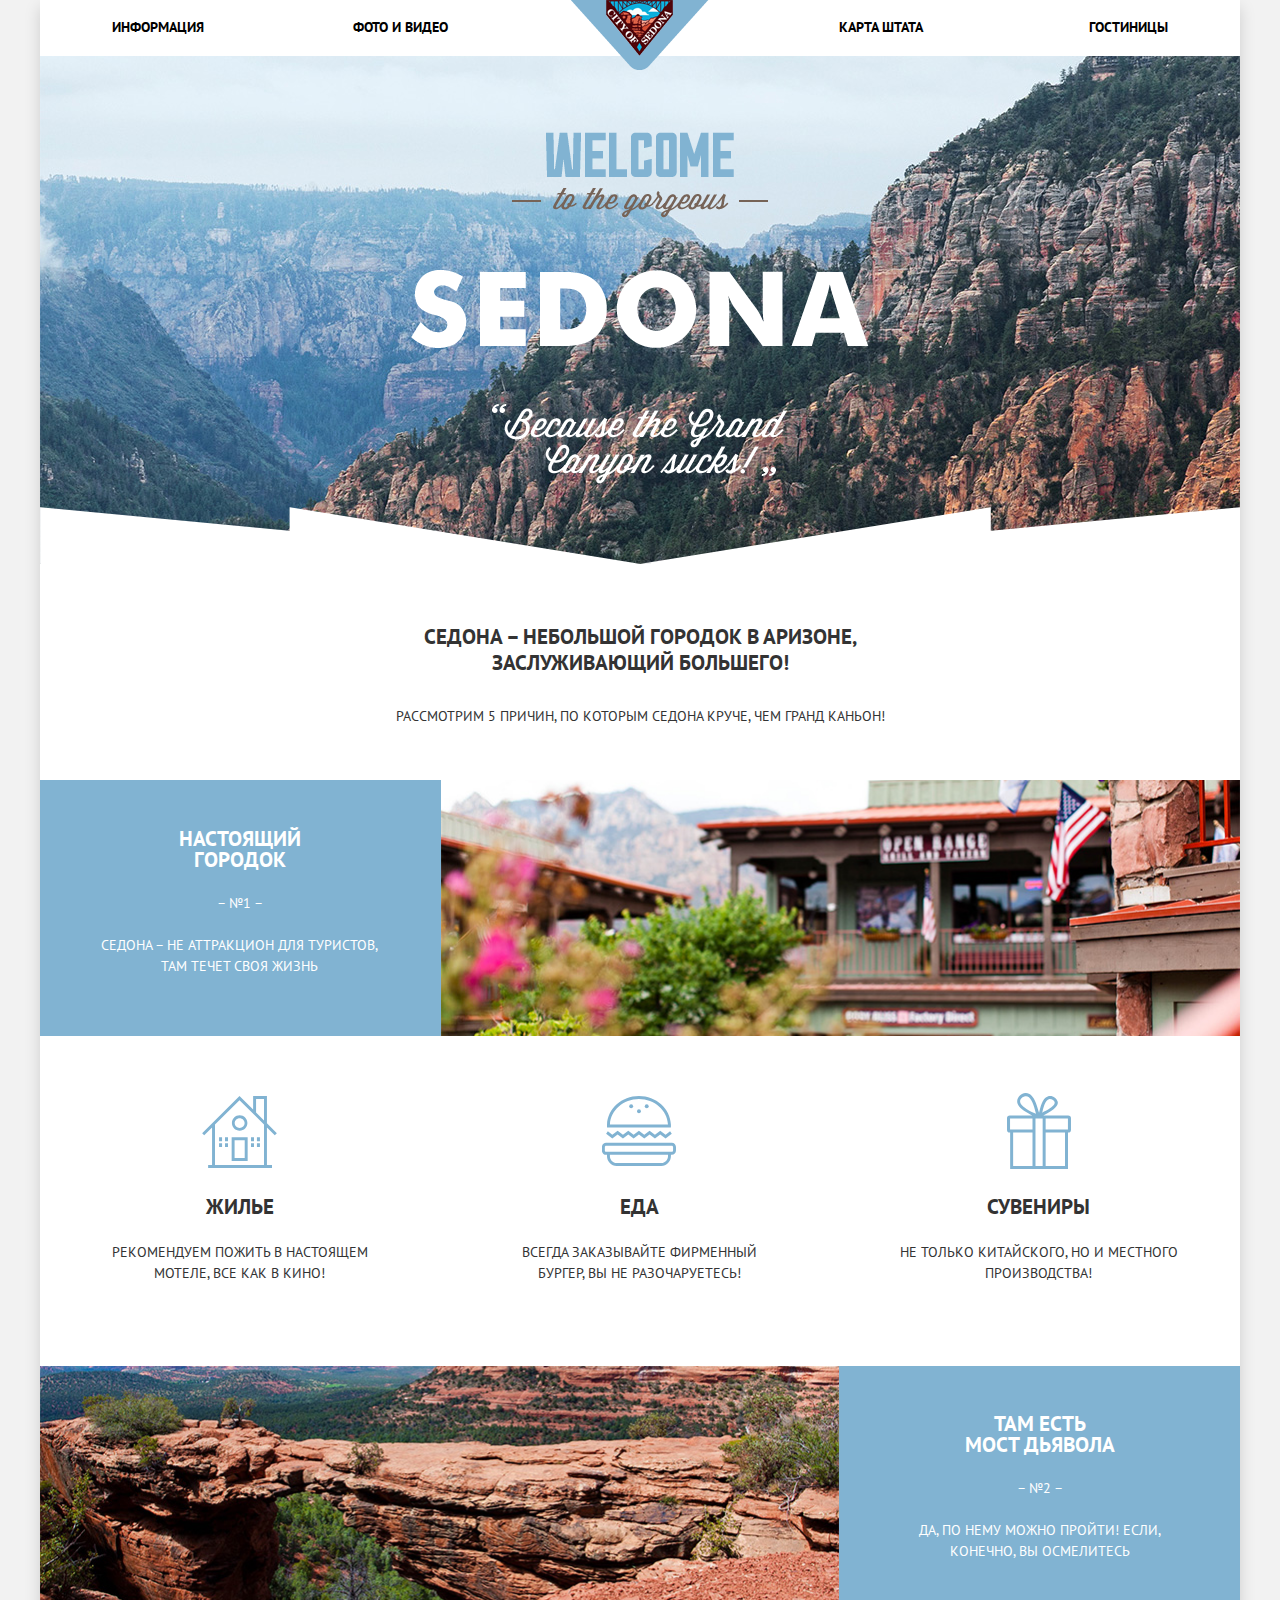
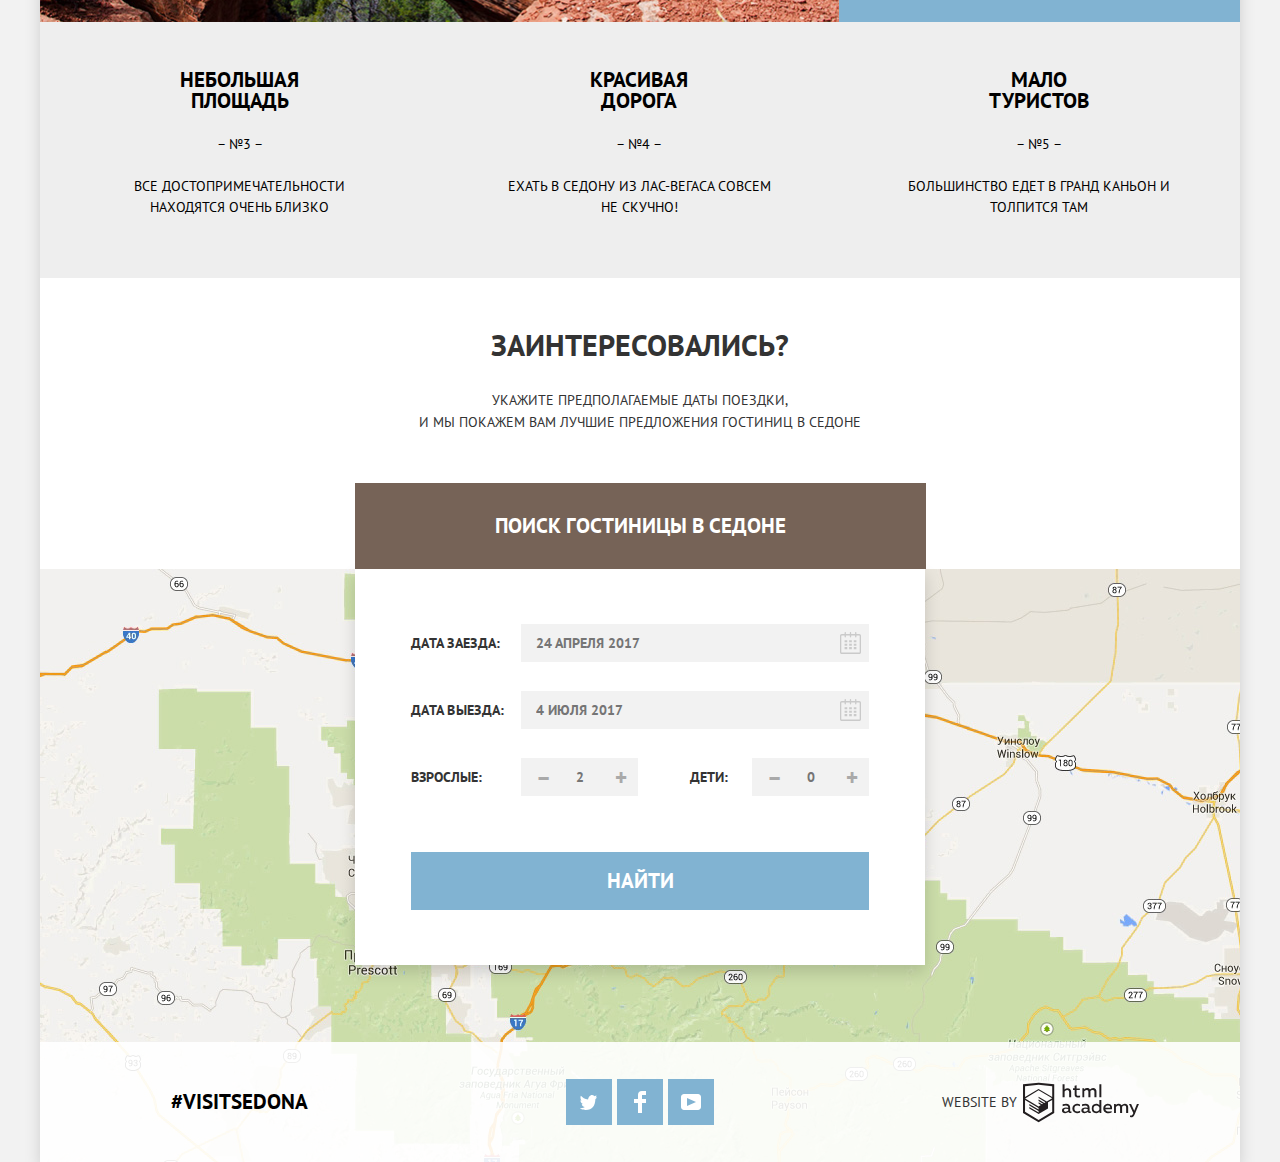
==== commit 74e9c72b: "Исправила значение кнопки." ====
--- a/index.html
+++ b/index.html
@@ -98,7 +98,7 @@
                 <section class="hotels-booking">
                     <h2>Заинтересовались?</h2>
                     <p>Укажите предполагаемые даты поездки,<br> и мы покажем вам лучшие предложения гостиниц в Седоне</p>
-                    <input class="open-form-button" type="button" name="hotels-search" id="hotels-search-field" value="Поиск гостиниц в Седоне">
+                    <input class="open-form-button" type="button" name="hotels-search" id="hotels-search-field" value="Поиск гостиницы в Седоне">
                     <div class="hotels-booking-wrapper">
                         <h2 class="visually-hidden">Форма поиска гостиницы В Седоне</h2>
                         <form class="hotels-booking-form" method="get" action="https://echo.htmlacademy.ru">
--- a/css/style.min.css
+++ b/css/style.min.css
@@ -1 +1 @@
-.food-advantage::before,.greeting,.greeting::before,.hotels-advantage::before{background-repeat:no-repeat}.btn-transparent,body{font-family:"PT Sans",Arial,sans-serif;line-height:21px;font-weight:400;font-size:14px;text-transform:uppercase}.hotels-sorting a,a{text-decoration:none}body{margin:0;padding:0;color:#333;background-color:#f2f2f2}img{max-width:100%;height:auto}.btn-transparent{display:inline-block;padding:6px 34px;margin-left:84px;vertical-align:center;text-align:center;color:#fff;background-color:transparent;border:2px solid #fff;border-radius:2px;cursor:pointer}.advantages,.site-navigation{display:-webkit-box;display:-ms-flexbox}.btn-transparent:focus,.btn-transparent:hover{color:#000;background-color:#fff}.visually-hidden:not(:focus):not(:active),input[type=checkbox].visually-hidden,input[type=radio].visually-hidden{position:absolute;width:1px;height:1px;margin:-1px;border:0;padding:0;white-space:nowrap;-webkit-clip-path:inset(100%);clip-path:inset(100%);clip:rect(0 0 0 0);overflow:hidden}.container{position:relative;width:1200px;margin:0 auto;background-color:#fff;-webkit-box-shadow:0 7px 15px 0 rgba(0,1,1,.15);box-shadow:0 7px 15px 0 rgba(0,1,1,.15)}.section-container{padding:0 6%}.main-navigation{position:relative;font-size:14px;line-height:26px;font-weight:700}.advantages h2,.advantages-title h2{font-size:21px;font-weight:700}.site-navigation{position:relative;display:flex;-ms-flex-wrap:wrap;flex-wrap:wrap;margin:0;padding:0;list-style:none}.site-navigation li{-webkit-box-sizing:border-box;box-sizing:border-box;display:block;width:20%;margin:14px 0 16px}.site-navigation li:nth-child(2){padding-left:30px;margin-right:auto}.site-navigation li:nth-child(3){padding-right:34px}.site-navigation a{color:#000}.site-navigation-link-left{text-align:left}.site-navigation-link-right{text-align:right}.site-navigation a:focus,.site-navigation a:hover{color:#81b3d2}.site-navigation a:active{color:rgba(0,0,0,.3)}.site-navigation-current-link a,.site-navigation-current-link a:active,.site-navigation-current-link a:focus,.site-navigation-current-link a:hover{color:#766357;cursor:default}.main-header-logo{position:absolute;top:0;left:50%;width:138px;height:70px;margin-left:-69px;padding:0;z-index:1}.greeting{position:relative;min-height:508px;margin-bottom:60px;text-align:center;background-image:url(../img/index-bg.jpg);background-position:center -57px;background-color:#eee}.greeting::before{content:"";position:absolute;width:100%;height:57px;bottom:0;left:0;background-image:url(../img/index-bg-mask.png);background-position:center center;background-color:transparent}.greeting img{margin-top:76px}.advantages-title{margin-bottom:53px;text-align:center}.advantages-title h2{margin:0 0 30px;line-height:26px}.advantages h2,.advantages p{line-height:21px;text-align:center}.advantages{display:flex;-ms-flex-wrap:wrap;flex-wrap:wrap}.advantages p{font-size:14px}.advantage-with-image{position:relative;display:-webkit-box;display:-ms-flexbox;display:flex;width:100%;min-height:256px;overflow:hidden;background-color:#81b3d2}.advantage-text{-webkit-box-sizing:border-box;box-sizing:border-box;width:33.3%;padding:48px 60px 34px;color:#fff;background-color:#81b3d2}.devil-bridge-advantage .advantage-text{padding:47px 45px 34px}.advantage-with-image h2{margin:0 0 23px}.advantage-with-image p{margin:0 0 21px}.advantage-image{position:absolute;top:123px;right:0;width:66.6%;-webkit-transform:translateY(-50%);-ms-transform:translateY(-50%);transform:translateY(-50%)}.advantage-with-image-left{-webkit-box-orient:horizontal;-webkit-box-direction:reverse;-ms-flex-direction:row-reverse;flex-direction:row-reverse}.advantage-with-image-left .advantage-image{left:0}.advantage-image img{display:block}.minor-advantage{position:relative;-webkit-box-sizing:border-box;box-sizing:border-box;width:33.3%;padding:160px 57px 82px}.food-advantage::before,.hotels-advantage::before,.souvenirs-advantage::before{content:"";position:absolute;background-position:top center;background-color:transparent;left:50%}.minor-advantage h2{margin:0 0 25px}.minor-advantage p{margin:0}.hotels-advantage::before{top:60px;width:75px;height:72px;margin-left:-38px;background-image:url(../img/icon-1.svg)}.food-advantage::before{top:60px;width:74px;height:70px;margin-left:-37px;background-image:url(../img/icon-3.svg)}.souvenirs-advantage::before{top:57px;width:64px;height:76px;margin-left:-32px;background-image:url(../img/icon-2.svg);background-repeat:no-repeat}.hotels-booking-form input[type=text],.quantity-button{height:38px;font-family:"PT Sans",Arial,sans-serif;font-weight:700}.filters,.map{background-position:center center;background-repeat:no-repeat}.other-advantage-wrapper{display:-webkit-box;display:-ms-flexbox;display:flex;background-color:#eee}.other-advantage{position:relative;-webkit-box-sizing:border-box;box-sizing:border-box;width:33.3%;padding:47px 65px 39px;color:#000;background-color:#eee;z-index:10}.other-advantage h2{margin:0 0 23px;padding:0 70px}.other-advantage p{margin:0 0 21px}.hotels-booking h2,.hotels-booking p{margin:0;background-color:#fff;position:relative;z-index:10}.hotels-booking{position:relative;text-align:center}.hotels-booking h2{padding-top:49px;padding-bottom:26px;font-size:30px;line-height:36px;font-weight:700}.hotels-booking p{padding-bottom:50px;line-height:22px}.open-form-button{position:relative;padding:30px 138px 30px 137px;font-family:"PT Sans",Arial,sans-serif;font-size:21px;line-height:26px;font-weight:700;text-align:center;letter-spacing:.9px;color:#fff;text-transform:uppercase;background-color:#766357;border:none;z-index:10;cursor:pointer}.open-form-button:focus,.open-form-button:hover{background-color:#604e43}.open-form-button:active{color:rgba(255,255,255,.3);background-color:#503e33}@-webkit-keyframes bounce{0%{-webkit-transform:translateY(-100%);transform:translateY(-100%)}70%{-webkit-transform:translateY(30px);transform:translateY(30px)}90%{-webkit-transform:translateY(-10px);transform:translateY(-10px)}100%{-webkit-transform:translateY(0);transform:translateY(0)}}@keyframes bounce{0%{-webkit-transform:translateY(-100%);transform:translateY(-100%)}70%{-webkit-transform:translateY(30px);transform:translateY(30px)}90%{-webkit-transform:translateY(-10px);transform:translateY(-10px)}100%{-webkit-transform:translateY(0);transform:translateY(0)}}.hotels-booking-wrapper{display:block;-webkit-box-sizing:border-box;box-sizing:border-box;position:absolute;left:50%;width:570px;margin-left:-285px;padding:55px 56px;line-height:26px;font-weight:700;text-align:left;background-color:#fff;-webkit-box-shadow:0 7px 15px 0 rgba(0,1,1,.15);box-shadow:0 7px 15px 0 rgba(0,1,1,.15);-webkit-animation:bounce .6s;animation:bounce .6s}.hotels-booking-wrapper-hide{display:none}.hotels-booking-form .date,.quantity{display:-webkit-box;display:-ms-flexbox}.hotels-booking-form input[type=text]{-webkit-box-sizing:border-box;box-sizing:border-box;padding:7px 15px;vertical-align:middle;font-size:14px;line-height:26px;color:#000;text-transform:uppercase;background-color:#f2f2f2;border:none}.hotels-booking-form input[type=text]:hover{background-color:#ebebeb}.hotels-booking-form input[type=text]:focus{padding-left:13px;line-height:26px;background-color:#fff;border:2px solid #e5e5e5;outline:0}.hotels-booking-form .date{position:relative;display:flex;-ms-flex-wrap:wrap;flex-wrap:wrap;-webkit-box-pack:justify;-ms-flex-pack:justify;justify-content:space-between;-webkit-box-align:center;-ms-flex-align:center;align-items:center;margin-bottom:29px}.date label,.open-calendar svg{display:block}.date label{padding:6px 0;margin-right:12px;letter-spacing:.3px}.date input{width:348px;text-align:left}.quantity-button,.quantity-input{width:39px;text-align:center}.open-calendar{position:absolute;top:8px;right:8px}.open-calendar:hover path{fill:#000}.footer-copyright:focus path,.footer-copyright:hover path,.open-calendar:active path{fill:#81b3d2}input[type=text]:focus+.open-calendar{background-color:#fff}.quantity{display:flex;-webkit-box-pack:justify;-ms-flex-pack:justify;justify-content:space-between;margin-bottom:56px}.quantity-field,.quantity-wrapper{display:-webkit-box;display:-ms-flexbox}.quantity-wrapper{display:flex;-webkit-box-pack:justify;-ms-flex-pack:justify;justify-content:space-between;-webkit-box-align:center;-ms-flex-align:center;align-items:center;-webkit-box-sizing:border-box;box-sizing:border-box}.quantity-wrapper label{margin-right:24px}.quantity-wrapper:first-child label{margin-right:39px}.quantity-field{display:flex}.quantity-button{display:-webkit-box;display:-ms-flexbox;display:flex;-webkit-box-align:center;-ms-flex-align:center;align-items:center;-webkit-box-sizing:border-box;box-sizing:border-box;padding-left:11px;font-size:23px;color:#a9a9a9;background-color:#f2f2f2;border:none;cursor:pointer}.quantity-button:focus,.quantity-button:hover{color:#000}.quantity-button:active{color:#81b3d2}.hotels-booking-form button[type=submit]{display:block;width:100%;padding:16px 10px;margin-top:10px;font-family:"PT Sans",Arial,sans-serif;font-size:21px;line-height:26px;font-weight:700;text-align:center;color:#fff;text-transform:uppercase;background-color:#81b3d2;border:none;cursor:pointer}.hotels-booking-form button[type=submit]:focus,.hotels-booking-form button[type=submit]:hover{background-color:#669ec0}.hotels-booking-form button[type=submit]:active{color:rgba(255,255,255,.3);background-color:#5496bd}.map{height:593px;background-image:url(../img/map.jpg);background-color:#eee}.filters{color:#fff;background-image:url(../img/hotels-bg.jpg);background-size:cover;background-color:#81b3d2}.filters form{display:-webkit-box;display:-ms-flexbox;display:flex;padding-top:25px;padding-bottom:6px}.filters fieldset{padding:0;border:none}.filters .checkboxes{width:180px;margin:0 75px 0 0}.filters .price-submit{width:316px;margin-left:auto}.filters legend{margin-bottom:27px;font-size:16px;line-height:21px;font-weight:700}.filters ul{padding:0;margin:0;list-style:none}.filter-option label{position:relative;display:block;padding-left:41px;margin-bottom:25px;cursor:pointer}.filter-input-checkbox+label::before,.filter-input-checkbox:checked+label::before{position:absolute;top:-1px;left:1px;height:23px;background-repeat:no-repeat;background-position:center center;content:""}.filter-input-checkbox+label::before{width:23px;background-image:url(../img/checkbox-off.svg);background-color:transparent}.filter-input-checkbox:checked+label::before{width:27px;background-image:url(../img/checkbox-on.svg)}.filter-input-checkbox:focus+label::before{outline:dotted thin;outline:-webkit-focus-ring-color auto 5px}.filter-input:disabled+label{color:rgba(255,255,255,.3)}.filter-input:disabled+label::before{background-image:url(../img/checkbox-off-disabled.svg)}.filter-input:checked:disabled+label::before{background-image:url(../img/checkbox-on-disabled.svg)}.filter-range{width:315px;margin:0}.filter-range legend{margin-bottom:11px}.price-controls{position:relative;height:33px;margin-bottom:20px;border:2px solid #fff;border-radius:2px}.price-controls::after{content:"";position:absolute;top:50%;left:50%;width:2px;height:22px;background:#fff;-webkit-transform:translate(-50%,-50%);-ms-transform:translate(-50%,-50%);transform:translate(-50%,-50%)}.price-controls label{display:inline-block;font-size:14px;line-height:32px;vertical-align:center;cursor:pointer}.price-controls .min-price{margin-right:-2px}.price-controls .max-price,.price-controls .min-price{width:90px;padding-left:60px}.price-controls input{width:50px;height:32px;margin:0;color:inherit;font:inherit;background:0 0;border:none}.range-controls{position:relative;margin-bottom:32px}.range-controls .scale{height:2px;background:rgba(255,255,255,.3)}.range-controls .bar{width:80%;height:2px;background:#fff}.range-toggle,.sorting-button{background-color:transparent;cursor:pointer}.range-toggle,.sorting-button,.stars li{background-repeat:no-repeat;background-position:center center}.range-toggle{position:absolute;top:-9px;width:20px;height:23px;background-image:url(../img/filter-button.svg)}.range-toggle:hover{width:21px;height:24px;background-image:url(../img/filter-button-hover.svg)}.range-toggle-min{left:-1px}.range-toggle-max{left:80%}.hotels-sorting{padding:29px 0}.hotels-sorting .section-container{display:-webkit-box;display:-ms-flexbox;display:flex;-webkit-box-align:center;-ms-flex-align:center;align-items:center}.hotels-sorting h2{margin:0 49px 0 0;font-size:21px;line-height:28px;font-weight:700;color:#000}.hotels-sorting .sorting-title{margin:0 40px 0 0;font-size:12px;line-height:13px;color:#000}.hotels-sorting ul{display:-webkit-box;display:-ms-flexbox;display:flex;padding:0;margin:0;list-style:none}.sorting-item{display:block;margin-right:33px}.hotels-sorting a{font-size:12px;line-height:18px;color:rgba(0,0,0,.3);border-bottom:1px dotted #81b3d2}.footer-hashtag,.hotel-description .hotel-name{font-size:21px;line-height:26px;font-weight:700}.hotels-sorting a:focus,.hotels-sorting a:hover{color:#81b3d2}.hotels-sorting a:active{color:#000;border-bottom:none}.current-sorting-item a{color:#81b3d2;border-bottom:none}.current-sorting-item a:active{color:#81b3d2}.sorting-buttons{margin-left:auto}.sorting-button{width:11px;height:10px;border:none;background-image:url(../img/icon-dir.svg)}.sorting-button-down{margin-right:5px;-webkit-transform:rotate(180deg);-ms-transform:rotate(180deg);transform:rotate(180deg)}.sorting-button:hover{background-image:url(../img/icon-dir-hover.svg)}.sorting-button-active,.sorting-button:active{background-image:url(../img/icon-dir-active.svg)}.sorting-button:active{outline:0}.hotels-items{padding:0;margin:0;list-style:none}.hotels-items>li{border-top:1px solid #e5e5e5}.hotels-items>li:last-child{border-bottom:1px solid #e5e5e5}.hotels-items .section-container{display:-webkit-box;display:-ms-flexbox;display:flex}.hotel-image{margin:30px 32px 24px 0}.hotel-description{margin-top:26px}.hotel-description p{margin:0}.hotel-description .hotel-name{display:block;margin-bottom:6px;color:#000}.grade,.hotel-description-wrapper{display:-webkit-box;display:-ms-flexbox}.hotel-description .hotel-name:focus,.hotel-description .hotel-name:hover{color:#81b3d2}.hotel-description .hotel-name:active{color:rgba(0,0,0,.3)}.hotel-description-wrapper{display:flex}.hotel-description-wrapper>div:first-child{margin-right:5px}.hotel-description-wrapper p:first-child{margin-bottom:17px}.hotel-description .read-more-link{padding:4px 17px;color:#fff;font-weight:700;background-color:#81b3d2}.hotel-description .read-more-link:focus,.hotel-description .read-more-link:hover{background-color:#669ec0}.hotel-description .read-more-link:active{color:rgba(255,255,255,.3);background-color:#5496bd}.hotel-description .booking-link{padding:4px 17px;color:#fff;font-weight:700;background-color:#766357}.hotel-description .booking-link:focus,.hotel-description .booking-link:hover{background-color:#604e43}.hotel-description .booking-link:active{color:rgba(255,255,255,.3);background-color:#503e33}.grade{display:flex;-webkit-box-orient:vertical;-webkit-box-direction:normal;-ms-flex-direction:column;flex-direction:column;-webkit-box-align:end;-ms-flex-align:end;align-items:flex-end;padding-top:30px;margin-left:auto}.stars{display:-webkit-box;display:-ms-flexbox;display:flex;-webkit-box-pack:end;-ms-flex-pack:end;justify-content:flex-end;height:17px;padding:0;margin:0 0 46px;list-style:none}.stars li{display:block;width:18px;height:17px;margin-left:6px;text-indent:-2000px;background-image:url(../img/star.svg);background-color:transparent}.footer-hashtag,.main-footer{display:-webkit-box;display:-ms-flexbox}.grade .rating{padding:3px 13px;background-color:#f2f2f2}.main-footer{display:flex;padding:37px 0}.footer-hashtag{display:flex;-webkit-box-pack:center;-ms-flex-pack:center;justify-content:center;-webkit-box-align:center;-ms-flex-align:center;align-items:center;width:33.3%;margin:0;color:#000}.footer-social,.social-button{display:-webkit-box;display:-ms-flexbox}.footer-social{display:flex;-ms-flex-wrap:wrap;flex-wrap:wrap;-webkit-box-pack:center;-ms-flex-pack:center;justify-content:center;width:33.3%;padding:0 0 0 5px;margin:0;list-style:none}.social-button{display:flex;-webkit-box-align:center;-ms-flex-align:center;align-items:center;-webkit-box-pack:center;-ms-flex-pack:center;justify-content:center;width:46px;height:46px;margin-right:5px;background-color:#81b3d2;cursor:pointer}.social-button:focus,.social-button:hover{background-color:#669ec0}.social-button:active{background-color:#5496bd}.social-button:active svg{opacity:.3}.footer-copyright{display:-webkit-box;display:-ms-flexbox;display:flex;-webkit-box-pack:center;-ms-flex-pack:center;justify-content:center;-webkit-box-align:center;-ms-flex-align:center;align-items:center;width:33.3%;margin:0}.footer-copyright span{margin-right:6px}.footer-copyright svg{display:block;width:116px;height:45px}.footer-copyright:active path{fill:#bdbbbc}.index-footer{position:absolute;bottom:0;width:1200px;background-color:rgba(255,255,255,.9)}iframe{border:none}
+.btn-transparent,body{font-family:"PT Sans",Arial,sans-serif;line-height:21px;font-weight:400;font-size:14px;text-transform:uppercase}.food-advantage::before,.greeting,.greeting::before,.hotels-advantage::before{background-repeat:no-repeat}.hotels-sorting a,a{text-decoration:none}body{margin:0;padding:0;color:#333;background-color:#f2f2f2}img{max-width:100%;height:auto}.btn-transparent{display:inline-block;padding:6px 34px;margin-left:84px;vertical-align:center;text-align:center;color:#fff;background-color:transparent;border:2px solid #fff;border-radius:2px;cursor:pointer}.advantages,.site-navigation{display:-webkit-box;display:-ms-flexbox}.btn-transparent:focus,.btn-transparent:hover{color:#000;background-color:#fff}.visually-hidden:not(:focus):not(:active),input[type=checkbox].visually-hidden,input[type=radio].visually-hidden{position:absolute;width:1px;height:1px;margin:-1px;border:0;padding:0;white-space:nowrap;-webkit-clip-path:inset(100%);clip-path:inset(100%);clip:rect(0 0 0 0);overflow:hidden}.container{position:relative;width:1200px;margin:0 auto;background-color:#fff;-webkit-box-shadow:0 7px 15px 0 rgba(0,1,1,.15);box-shadow:0 7px 15px 0 rgba(0,1,1,.15)}.section-container{padding:0 6%}.main-navigation{position:relative;font-size:14px;line-height:26px;font-weight:700}.advantages h2,.advantages-title h2{font-size:21px;font-weight:700}.site-navigation{position:relative;display:flex;-ms-flex-wrap:wrap;flex-wrap:wrap;margin:0;padding:0;list-style:none}.site-navigation li{-webkit-box-sizing:border-box;box-sizing:border-box;display:block;width:20%;margin:14px 0 16px}.site-navigation li:nth-child(2){padding-left:30px;margin-right:auto}.site-navigation li:nth-child(3){padding-right:34px}.site-navigation a{color:#000}.site-navigation-link-left{text-align:left}.site-navigation-link-right{text-align:right}.site-navigation a:focus,.site-navigation a:hover{color:#81b3d2}.site-navigation a:active{color:rgba(0,0,0,.3)}.site-navigation-current-link a,.site-navigation-current-link a:active,.site-navigation-current-link a:focus,.site-navigation-current-link a:hover{color:#766357;cursor:default}.main-header-logo{position:absolute;top:0;left:50%;width:138px;height:70px;margin-left:-69px;padding:0;z-index:1}.greeting{position:relative;min-height:508px;margin-bottom:60px;text-align:center;background-image:url(../img/index-bg.jpg);background-position:center -57px;background-color:#eee}.greeting::before{content:"";position:absolute;width:100%;height:57px;bottom:0;left:0;background-image:url(../img/index-bg-mask.png);background-position:center center;background-color:transparent}.greeting img{margin-top:76px}.advantages-title{margin-bottom:53px;text-align:center}.advantages-title h2{margin:0 0 30px;line-height:26px}.advantages h2,.advantages p{line-height:21px;text-align:center}.advantages{display:flex;-ms-flex-wrap:wrap;flex-wrap:wrap}.advantages p{font-size:14px}.advantage-with-image{position:relative;display:-webkit-box;display:-ms-flexbox;display:flex;width:100%;min-height:256px;overflow:hidden;background-color:#81b3d2}.advantage-text{-webkit-box-sizing:border-box;box-sizing:border-box;width:33.3%;padding:48px 60px 34px;color:#fff;background-color:#81b3d2}.devil-bridge-advantage .advantage-text{padding:47px 45px 34px}.advantage-with-image h2{margin:0 0 23px}.advantage-with-image p{margin:0 0 21px}.advantage-image{position:absolute;top:123px;right:0;width:66.6%;-webkit-transform:translateY(-50%);-ms-transform:translateY(-50%);transform:translateY(-50%)}.advantage-with-image-left{-webkit-box-orient:horizontal;-webkit-box-direction:reverse;-ms-flex-direction:row-reverse;flex-direction:row-reverse}.advantage-with-image-left .advantage-image{left:0}.advantage-image img{display:block}.minor-advantage{position:relative;-webkit-box-sizing:border-box;box-sizing:border-box;width:33.3%;padding:160px 57px 82px}.food-advantage::before,.hotels-advantage::before,.souvenirs-advantage::before{content:"";position:absolute;background-position:top center;background-color:transparent;left:50%}.minor-advantage h2{margin:0 0 25px}.minor-advantage p{margin:0}.hotels-advantage::before{top:60px;width:75px;height:72px;margin-left:-38px;background-image:url(../img/icon-1.svg)}.food-advantage::before{top:60px;width:74px;height:70px;margin-left:-37px;background-image:url(../img/icon-3.svg)}.souvenirs-advantage::before{top:57px;width:64px;height:76px;margin-left:-32px;background-image:url(../img/icon-2.svg);background-repeat:no-repeat}.hotels-booking-form input[type=text],.quantity-button{height:38px;font-family:"PT Sans",Arial,sans-serif;font-weight:700}.filters,.map{background-position:center center;background-repeat:no-repeat}.other-advantage-wrapper{display:-webkit-box;display:-ms-flexbox;display:flex;background-color:#eee}.other-advantage{position:relative;-webkit-box-sizing:border-box;box-sizing:border-box;width:33.3%;padding:47px 65px 39px;color:#000;background-color:#eee;z-index:10}.other-advantage h2{margin:0 0 23px;padding:0 70px}.other-advantage p{margin:0 0 21px}.hotels-booking h2,.hotels-booking p{margin:0;background-color:#fff;position:relative;z-index:10}.hotels-booking{position:relative;text-align:center}.hotels-booking h2{padding-top:49px;padding-bottom:26px;font-size:30px;line-height:36px;font-weight:700}.hotels-booking p{padding-bottom:50px;line-height:22px}.open-form-button{position:relative;padding:30px 140px;font-family:"PT Sans",Arial,sans-serif;font-size:21px;line-height:26px;font-weight:700;text-align:center;color:#fff;text-transform:uppercase;background-color:#766357;border:none;z-index:10;cursor:pointer}.open-form-button:focus,.open-form-button:hover{background-color:#604e43}.open-form-button:active{color:rgba(255,255,255,.3);background-color:#503e33}@-webkit-keyframes bounce{0%{-webkit-transform:translateY(-100%);transform:translateY(-100%)}70%{-webkit-transform:translateY(30px);transform:translateY(30px)}90%{-webkit-transform:translateY(-10px);transform:translateY(-10px)}100%{-webkit-transform:translateY(0);transform:translateY(0)}}@keyframes bounce{0%{-webkit-transform:translateY(-100%);transform:translateY(-100%)}70%{-webkit-transform:translateY(30px);transform:translateY(30px)}90%{-webkit-transform:translateY(-10px);transform:translateY(-10px)}100%{-webkit-transform:translateY(0);transform:translateY(0)}}.hotels-booking-wrapper{display:block;-webkit-box-sizing:border-box;box-sizing:border-box;position:absolute;left:50%;width:570px;margin-left:-285px;padding:55px 56px;line-height:26px;font-weight:700;text-align:left;background-color:#fff;-webkit-box-shadow:0 7px 15px 0 rgba(0,1,1,.15);box-shadow:0 7px 15px 0 rgba(0,1,1,.15);-webkit-animation:bounce .6s;animation:bounce .6s}.hotels-booking-wrapper-hide{display:none}.hotels-booking-form .date,.quantity{display:-webkit-box;display:-ms-flexbox}.hotels-booking-form input[type=text]{-webkit-box-sizing:border-box;box-sizing:border-box;padding:7px 15px;vertical-align:middle;font-size:14px;line-height:26px;color:#000;text-transform:uppercase;background-color:#f2f2f2;border:none}.hotels-booking-form input[type=text]:hover{background-color:#ebebeb}.hotels-booking-form input[type=text]:focus{padding-left:13px;line-height:26px;background-color:#fff;border:2px solid #e5e5e5;outline:0}.hotels-booking-form .date{position:relative;display:flex;-ms-flex-wrap:wrap;flex-wrap:wrap;-webkit-box-pack:justify;-ms-flex-pack:justify;justify-content:space-between;-webkit-box-align:center;-ms-flex-align:center;align-items:center;margin-bottom:29px}.date label,.open-calendar svg{display:block}.date label{padding:6px 0;margin-right:12px;letter-spacing:.3px}.date input{width:348px;text-align:left}.quantity-button,.quantity-input{width:39px;text-align:center}.open-calendar{position:absolute;top:8px;right:8px}.open-calendar:hover path{fill:#000}.footer-copyright:focus path,.footer-copyright:hover path,.open-calendar:active path{fill:#81b3d2}input[type=text]:focus+.open-calendar{background-color:#fff}.quantity{display:flex;-webkit-box-pack:justify;-ms-flex-pack:justify;justify-content:space-between;margin-bottom:56px}.quantity-field,.quantity-wrapper{display:-webkit-box;display:-ms-flexbox}.quantity-wrapper{display:flex;-webkit-box-pack:justify;-ms-flex-pack:justify;justify-content:space-between;-webkit-box-align:center;-ms-flex-align:center;align-items:center;-webkit-box-sizing:border-box;box-sizing:border-box}.quantity-wrapper label{margin-right:24px}.quantity-wrapper:first-child label{margin-right:39px}.quantity-field{display:flex}.quantity-button{display:-webkit-box;display:-ms-flexbox;display:flex;-webkit-box-align:center;-ms-flex-align:center;align-items:center;-webkit-box-sizing:border-box;box-sizing:border-box;padding-left:11px;font-size:23px;color:#a9a9a9;background-color:#f2f2f2;border:none;cursor:pointer}.quantity-button:focus,.quantity-button:hover{color:#000;outline:0}.quantity-button:active{color:#81b3d2}.hotels-booking-form button[type=submit]{display:block;width:100%;padding:16px 10px;margin-top:10px;font-family:"PT Sans",Arial,sans-serif;font-size:21px;line-height:26px;font-weight:700;text-align:center;color:#fff;text-transform:uppercase;background-color:#81b3d2;border:none;cursor:pointer}.hotels-booking-form button[type=submit]:focus,.hotels-booking-form button[type=submit]:hover{background-color:#669ec0}.hotels-booking-form button[type=submit]:active{color:rgba(255,255,255,.3);background-color:#5496bd}.map{height:593px;background-image:url(../img/map.jpg);background-color:#eee}.filters{color:#fff;background-image:url(../img/hotels-bg.jpg);background-size:cover;background-color:#81b3d2}.filters form{display:-webkit-box;display:-ms-flexbox;display:flex;padding-top:25px;padding-bottom:6px}.filters fieldset{padding:0;border:none}.filters .checkboxes{width:180px;margin:0 75px 0 0}.filters .price-submit{width:316px;margin-left:auto}.filters legend{margin-bottom:27px;font-size:16px;line-height:21px;font-weight:700}.filters ul{padding:0;margin:0;list-style:none}.filter-option label{position:relative;display:block;padding-left:41px;margin-bottom:25px;cursor:pointer}.filter-input-checkbox+label::before,.filter-input-checkbox:checked+label::before{position:absolute;top:-1px;left:1px;height:23px;background-repeat:no-repeat;background-position:center center;content:""}.filter-input-checkbox+label::before{width:23px;background-image:url(../img/checkbox-off.svg);background-color:transparent}.filter-input-checkbox:checked+label::before{width:27px;background-image:url(../img/checkbox-on.svg)}.filter-input-checkbox:focus+label::before{outline:dotted thin;outline:-webkit-focus-ring-color auto 5px}.filter-input:disabled+label{color:rgba(255,255,255,.3)}.filter-input:disabled+label::before{background-image:url(../img/checkbox-off-disabled.svg)}.filter-input:checked:disabled+label::before{background-image:url(../img/checkbox-on-disabled.svg)}.filter-range{width:315px;margin:0}.filter-range legend{margin-bottom:11px}.price-controls{position:relative;height:33px;margin-bottom:20px;border:2px solid #fff;border-radius:2px}.price-controls::after{content:"";position:absolute;top:50%;left:50%;width:2px;height:22px;background:#fff;-webkit-transform:translate(-50%,-50%);-ms-transform:translate(-50%,-50%);transform:translate(-50%,-50%)}.price-controls label{display:inline-block;font-size:14px;line-height:32px;vertical-align:center;cursor:pointer}.price-controls .min-price{margin-right:-2px}.price-controls .max-price,.price-controls .min-price{width:90px;padding-left:60px}.price-controls input{width:50px;height:32px;margin:0;color:inherit;font:inherit;background:0 0;border:none}.range-controls{position:relative;margin-bottom:32px}.range-controls .scale{height:2px;background:rgba(255,255,255,.3)}.range-controls .bar{width:80%;height:2px;background:#fff}.range-toggle,.sorting-button{background-color:transparent;cursor:pointer}.range-toggle,.sorting-button,.stars li{background-repeat:no-repeat;background-position:center center}.range-toggle{position:absolute;top:-9px;width:20px;height:23px;background-image:url(../img/filter-button.svg)}.range-toggle:hover{transform:scale(1.09)}.range-toggle-min{left:-1px}.range-toggle-max{left:80%}.hotels-sorting{padding:29px 0}.hotels-sorting .section-container{display:-webkit-box;display:-ms-flexbox;display:flex;-webkit-box-align:center;-ms-flex-align:center;align-items:center}.hotels-sorting h2{margin:0 49px 0 0;font-size:21px;line-height:28px;font-weight:700;color:#000}.hotels-sorting .sorting-title{margin:0 40px 0 0;font-size:12px;line-height:13px;color:#000}.hotels-sorting ul{display:-webkit-box;display:-ms-flexbox;display:flex;padding:0;margin:0;list-style:none}.sorting-item{display:block;margin-right:33px}.hotels-sorting a{font-size:12px;line-height:18px;color:rgba(0,0,0,.3);border-bottom:1px dotted #81b3d2}.footer-hashtag,.hotel-description .hotel-name{font-size:21px;line-height:26px;font-weight:700}.hotels-sorting a:focus,.hotels-sorting a:hover{color:#81b3d2}.hotels-sorting a:active{color:#000;border-bottom:none}.current-sorting-item a{color:#81b3d2;border-bottom:none}.current-sorting-item a:active{color:#81b3d2}.sorting-buttons{margin-left:auto}.sorting-button{width:11px;height:10px;border:none;background-image:url(../img/icon-dir.svg)}.sorting-button-down{margin-right:5px;-webkit-transform:rotate(180deg);-ms-transform:rotate(180deg);transform:rotate(180deg)}.sorting-button:hover{background-image:url(../img/icon-dir-hover.svg)}.sorting-button-active,.sorting-button:active{background-image:url(../img/icon-dir-active.svg)}.sorting-button:active{outline:0}.hotels-items{padding:0;margin:0;list-style:none}.hotels-items>li{border-top:1px solid #e5e5e5}.hotels-items>li:last-child{border-bottom:1px solid #e5e5e5}.hotels-items .section-container{display:-webkit-box;display:-ms-flexbox;display:flex}.hotel-image{margin:30px 32px 24px 0}.hotel-description{margin-top:26px}.hotel-description p{margin:0}.hotel-description .hotel-name{display:block;margin-bottom:6px;color:#000}.grade,.hotel-description-wrapper{display:-webkit-box;display:-ms-flexbox}.hotel-description .hotel-name:focus,.hotel-description .hotel-name:hover{color:#81b3d2}.hotel-description .hotel-name:active{color:rgba(0,0,0,.3)}.hotel-description-wrapper{display:flex}.hotel-description-wrapper>div:first-child{margin-right:5px}.hotel-description-wrapper p:first-child{margin-bottom:17px}.hotel-description .read-more-link{padding:4px 17px;color:#fff;font-weight:700;background-color:#81b3d2}.hotel-description .read-more-link:focus,.hotel-description .read-more-link:hover{background-color:#669ec0}.hotel-description .read-more-link:active{color:rgba(255,255,255,.3);background-color:#5496bd}.hotel-description .booking-link{padding:4px 17px;color:#fff;font-weight:700;background-color:#766357}.hotel-description .booking-link:focus,.hotel-description .booking-link:hover{background-color:#604e43}.hotel-description .booking-link:active{color:rgba(255,255,255,.3);background-color:#503e33}.grade{display:flex;-webkit-box-orient:vertical;-webkit-box-direction:normal;-ms-flex-direction:column;flex-direction:column;-webkit-box-align:end;-ms-flex-align:end;align-items:flex-end;padding-top:30px;margin-left:auto}.stars{display:-webkit-box;display:-ms-flexbox;display:flex;-webkit-box-pack:end;-ms-flex-pack:end;justify-content:flex-end;height:17px;padding:0;margin:0 0 46px;list-style:none}.stars li{display:block;width:18px;height:17px;margin-left:6px;text-indent:-2000px;background-image:url(../img/star.svg);background-color:transparent}.footer-hashtag,.main-footer{display:-webkit-box;display:-ms-flexbox}.grade .rating{padding:3px 13px;background-color:#f2f2f2}.main-footer{display:flex;padding:37px 0}.footer-hashtag{display:flex;-webkit-box-pack:center;-ms-flex-pack:center;justify-content:center;-webkit-box-align:center;-ms-flex-align:center;align-items:center;width:33.3%;margin:0;color:#000}.footer-social,.social-button{display:-webkit-box;display:-ms-flexbox}.footer-social{display:flex;-ms-flex-wrap:wrap;flex-wrap:wrap;-webkit-box-pack:center;-ms-flex-pack:center;justify-content:center;width:33.3%;padding:0 0 0 5px;margin:0;list-style:none}.social-button{display:flex;-webkit-box-align:center;-ms-flex-align:center;align-items:center;-webkit-box-pack:center;-ms-flex-pack:center;justify-content:center;width:46px;height:46px;margin-right:5px;background-color:#81b3d2;cursor:pointer}.social-button:focus,.social-button:hover{background-color:#669ec0}.social-button:active{background-color:#5496bd}.social-button:active svg{opacity:.3}.footer-copyright{display:-webkit-box;display:-ms-flexbox;display:flex;-webkit-box-pack:center;-ms-flex-pack:center;justify-content:center;-webkit-box-align:center;-ms-flex-align:center;align-items:center;width:33.3%;margin:0}.footer-copyright span{margin-right:6px}.footer-copyright svg{display:block;width:116px;height:45px}.footer-copyright:active path{fill:#bdbbbc}.index-footer{position:absolute;bottom:0;width:1200px;background-color:rgba(255,255,255,.9)}iframe{border:none}
